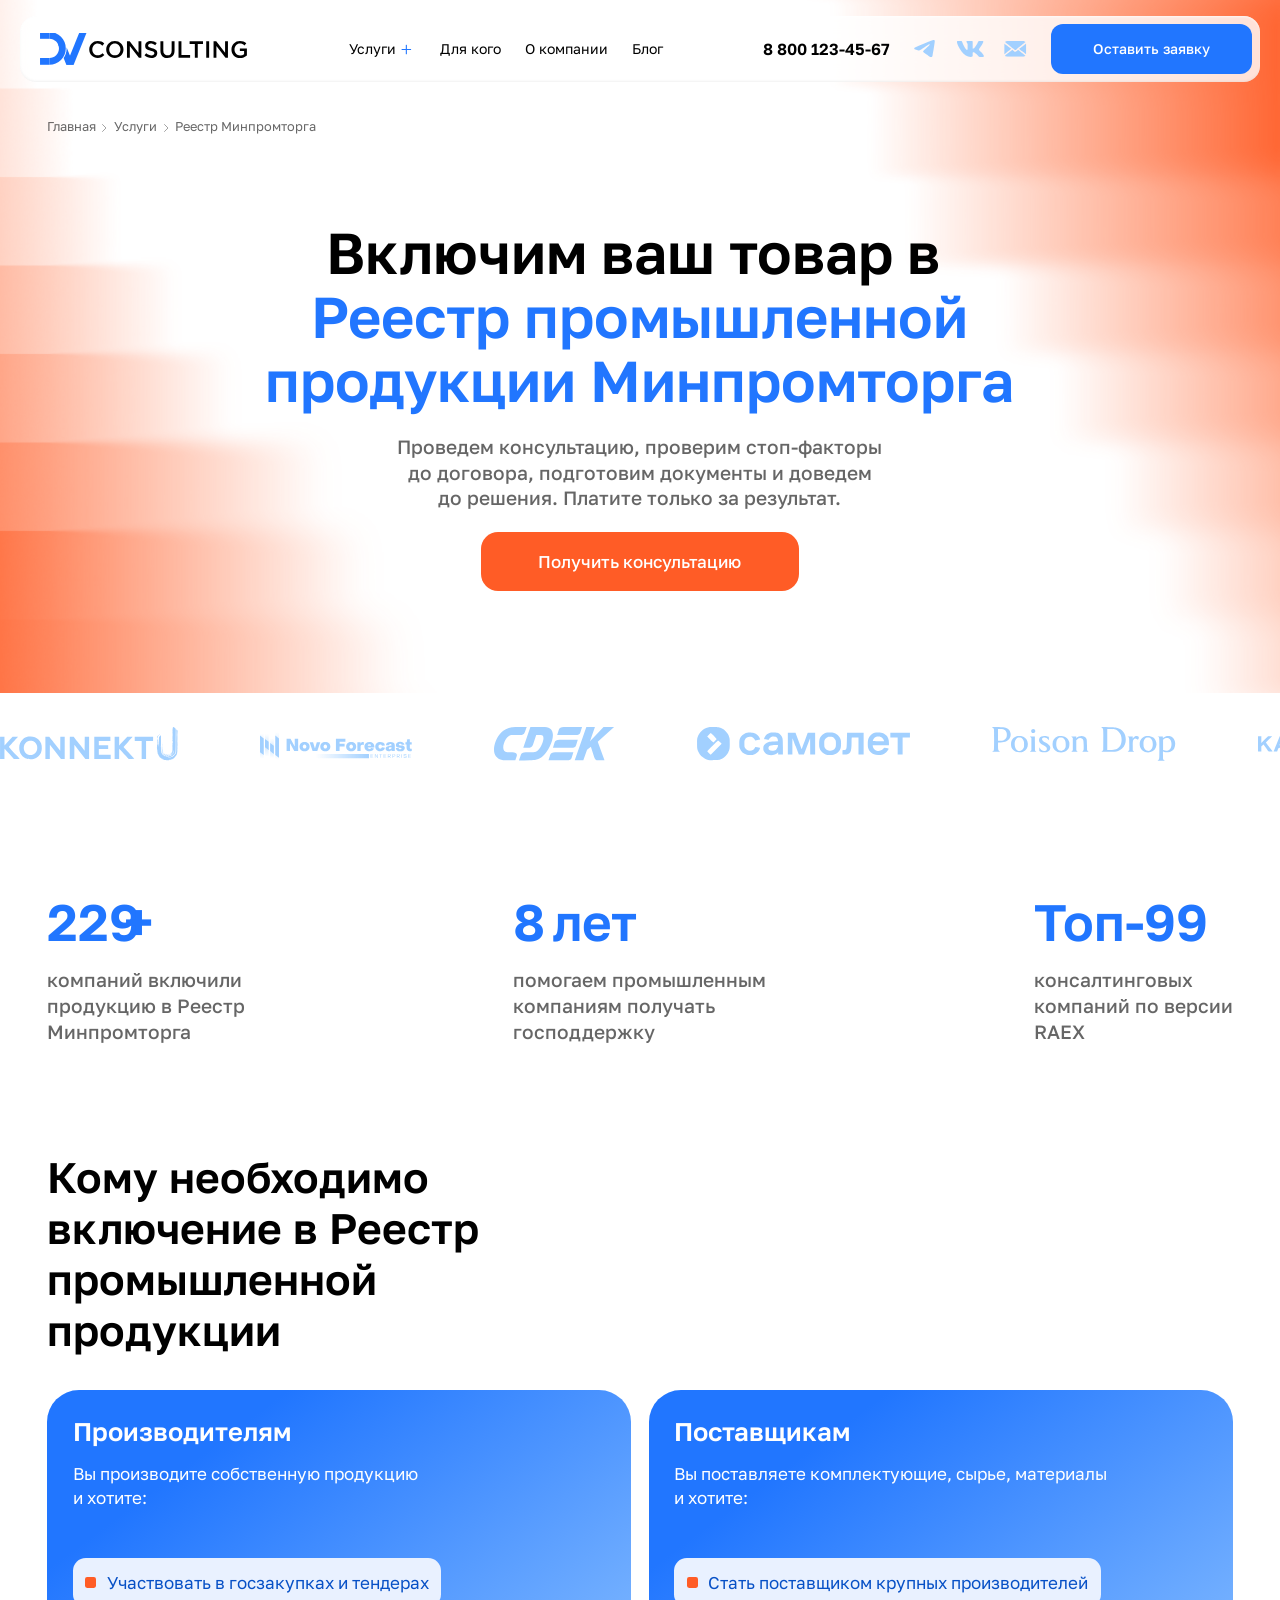
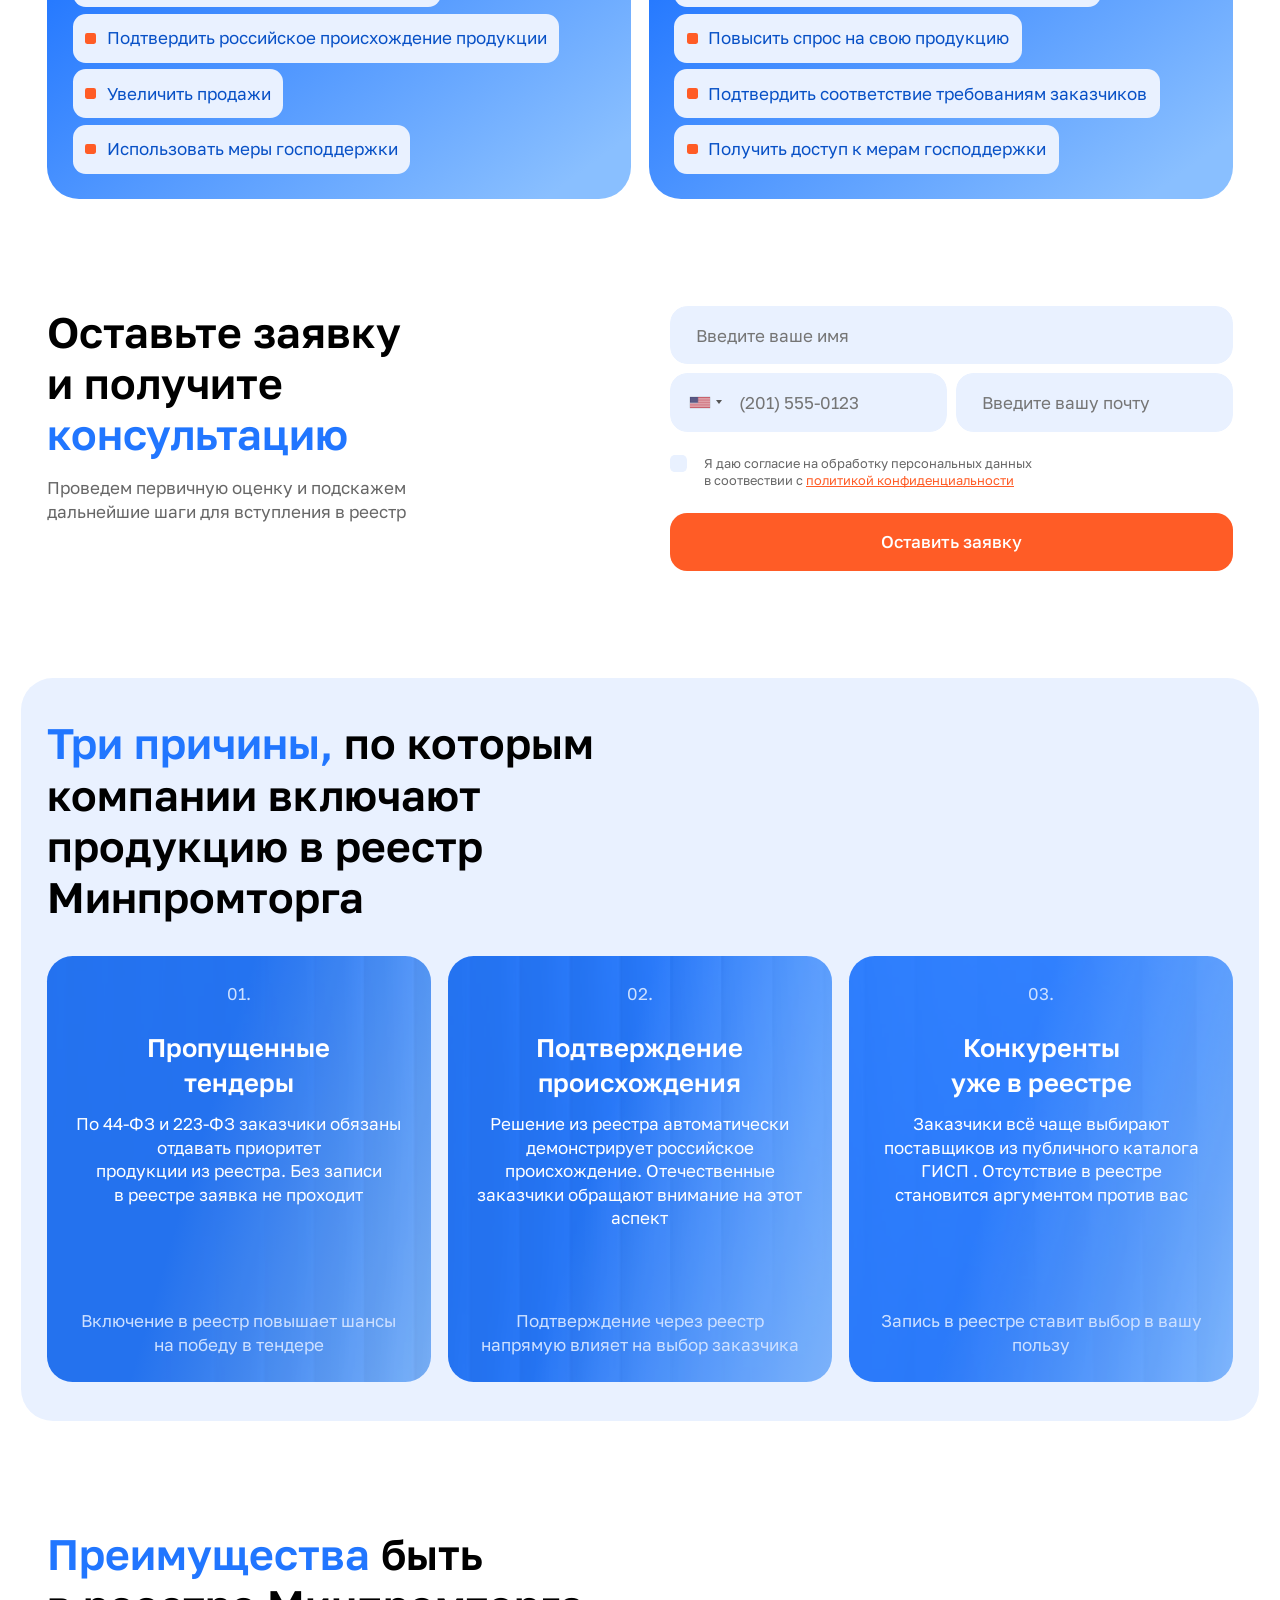
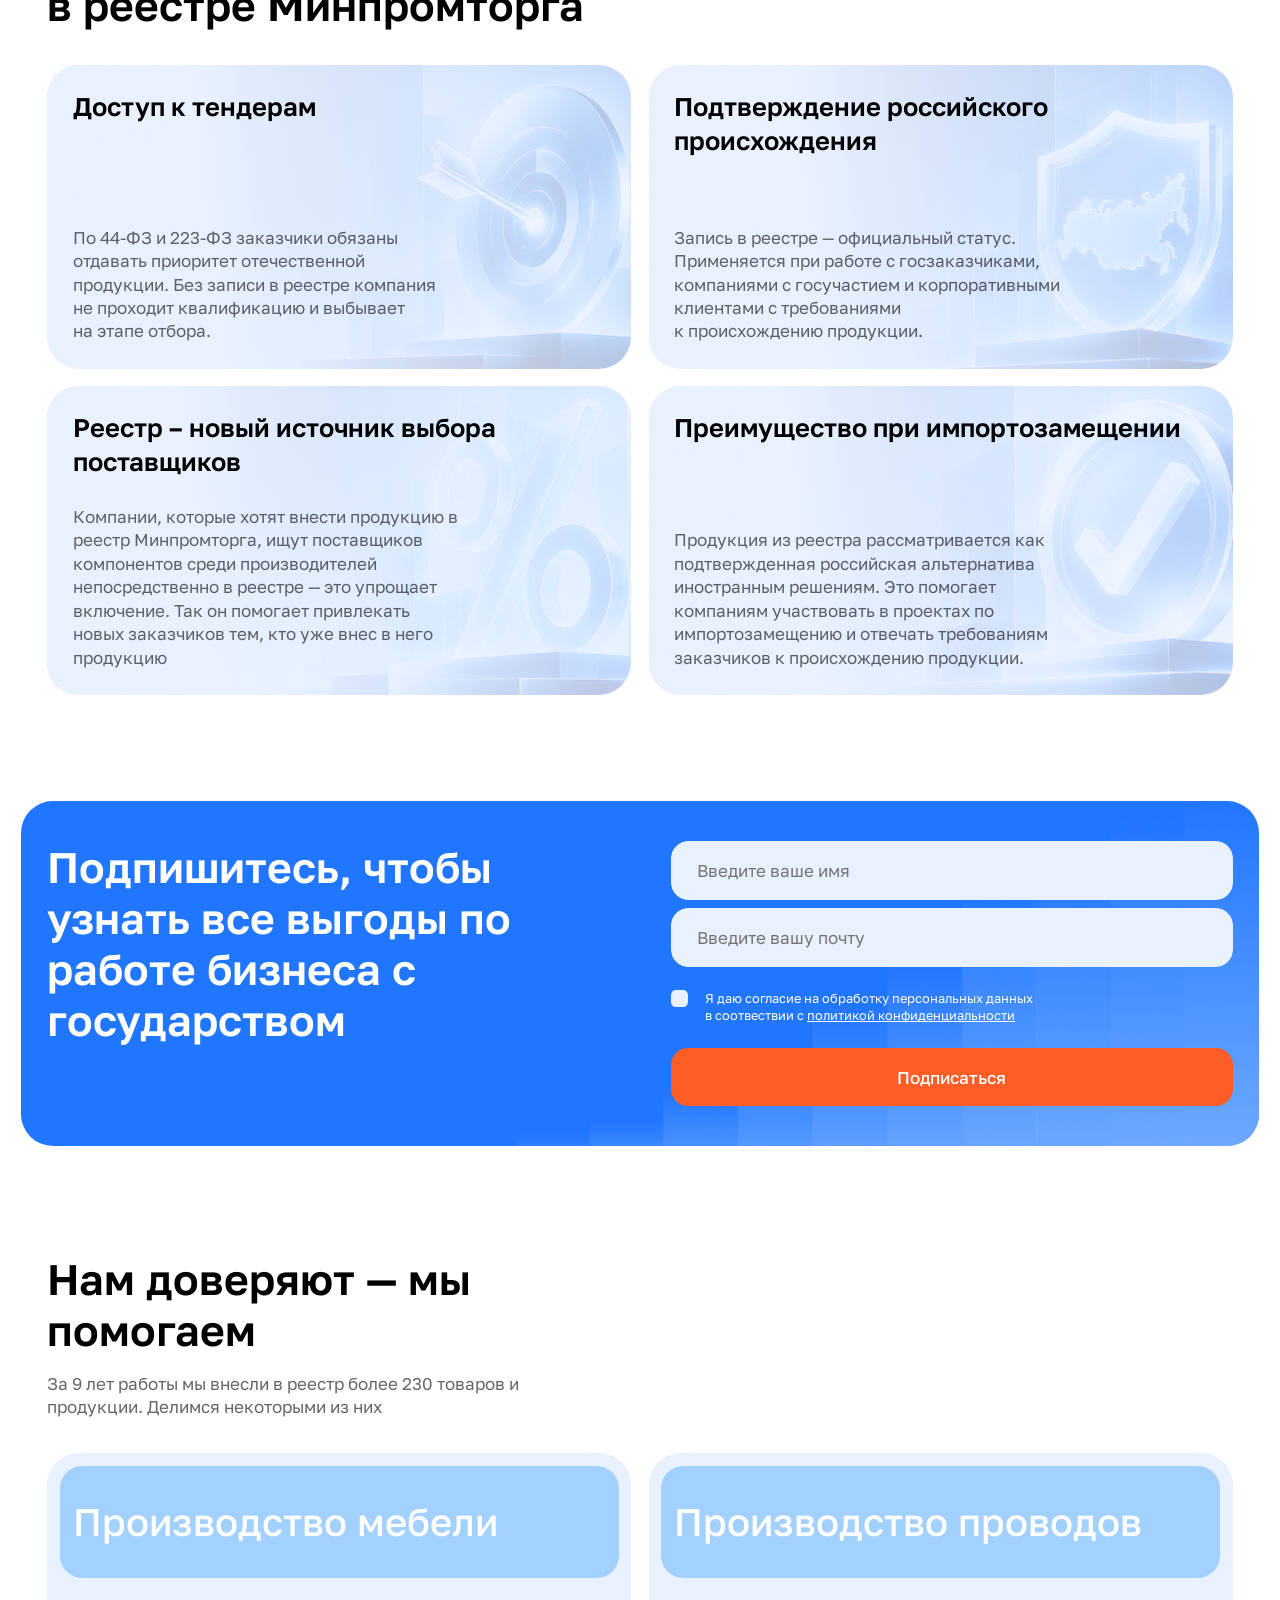
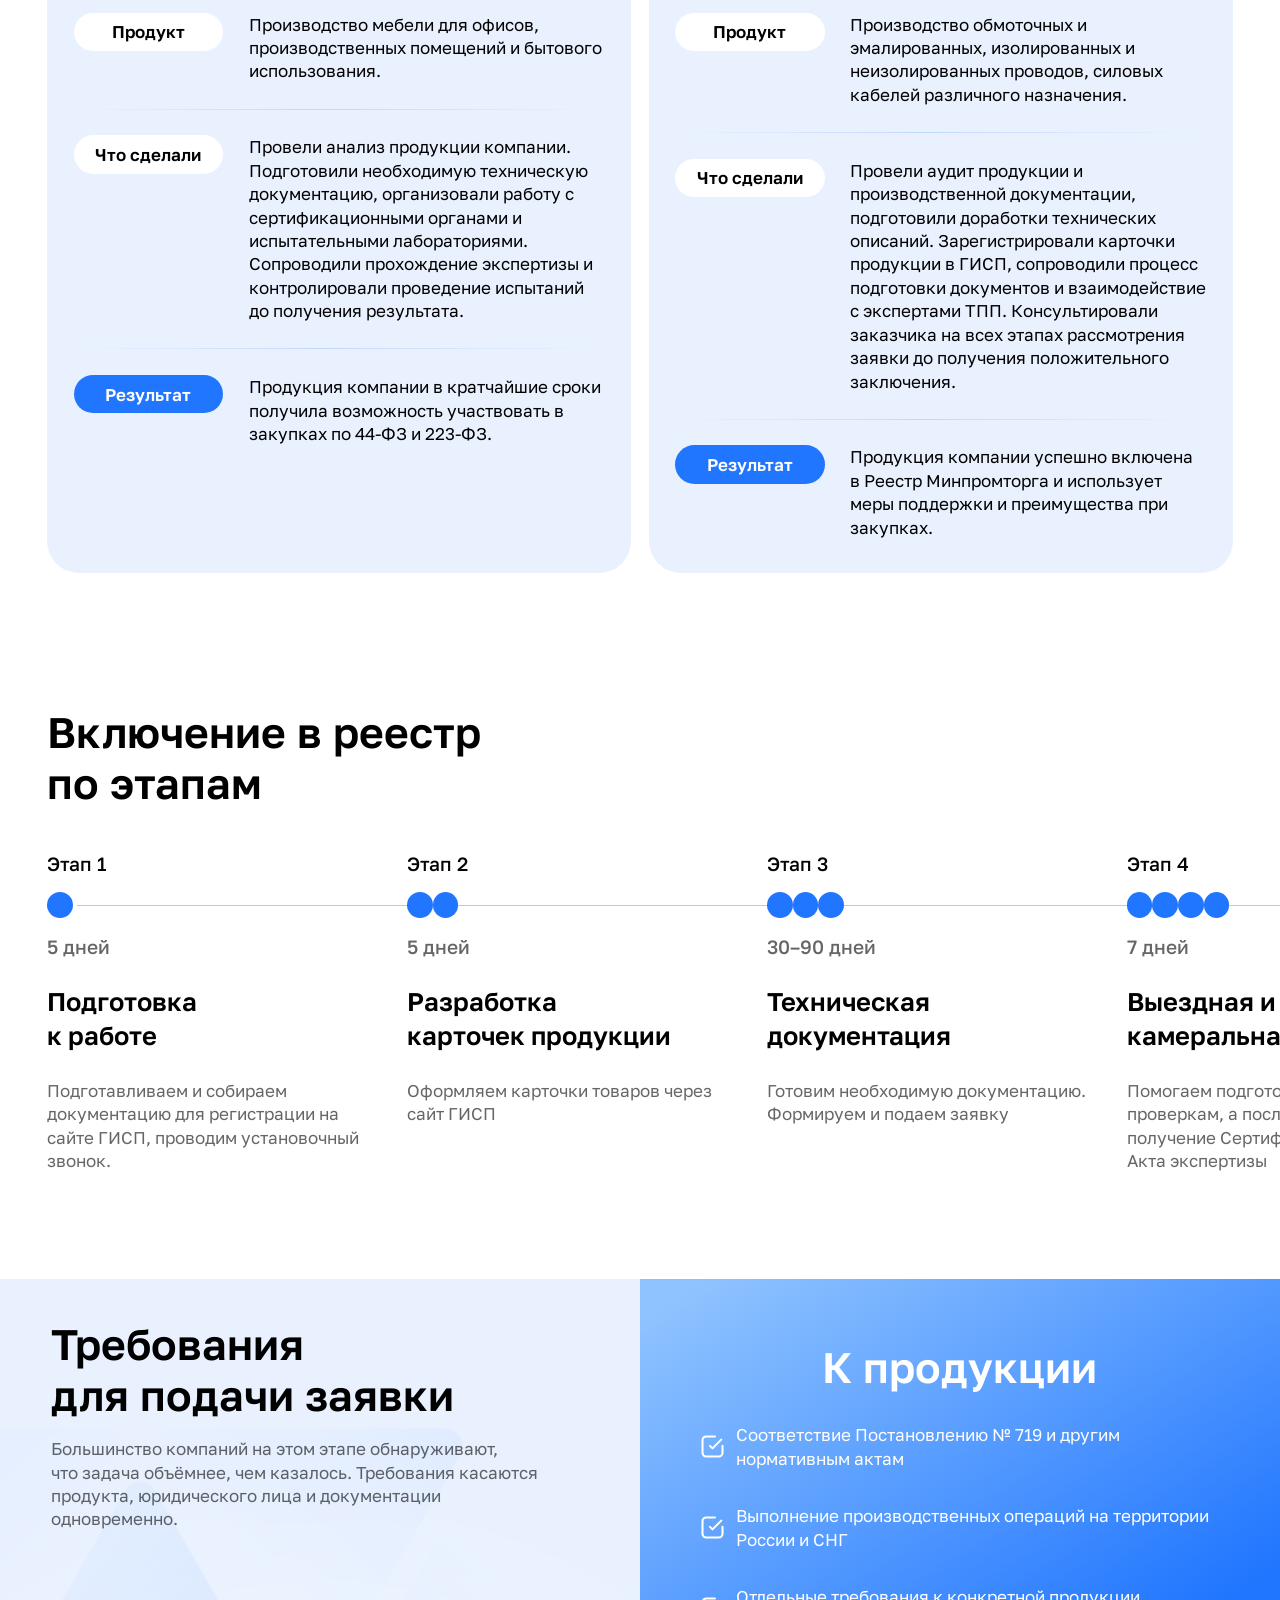
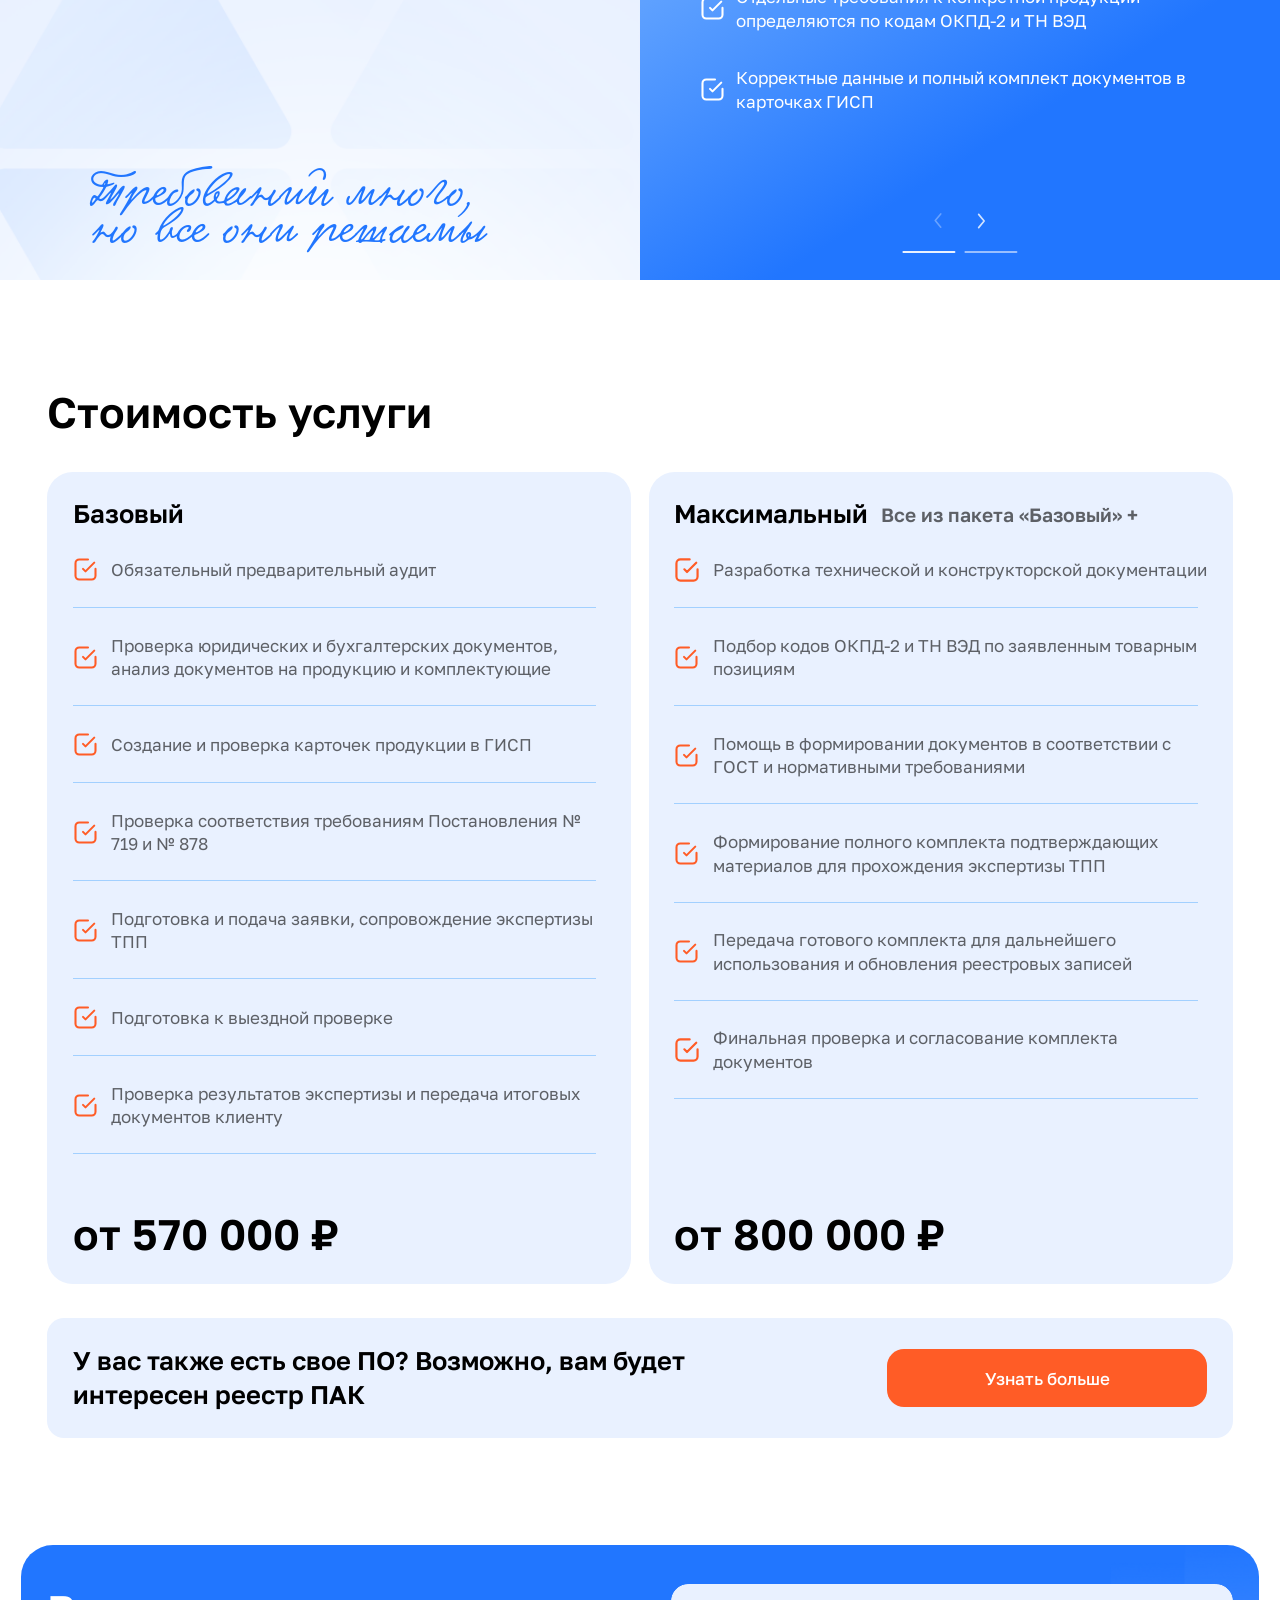
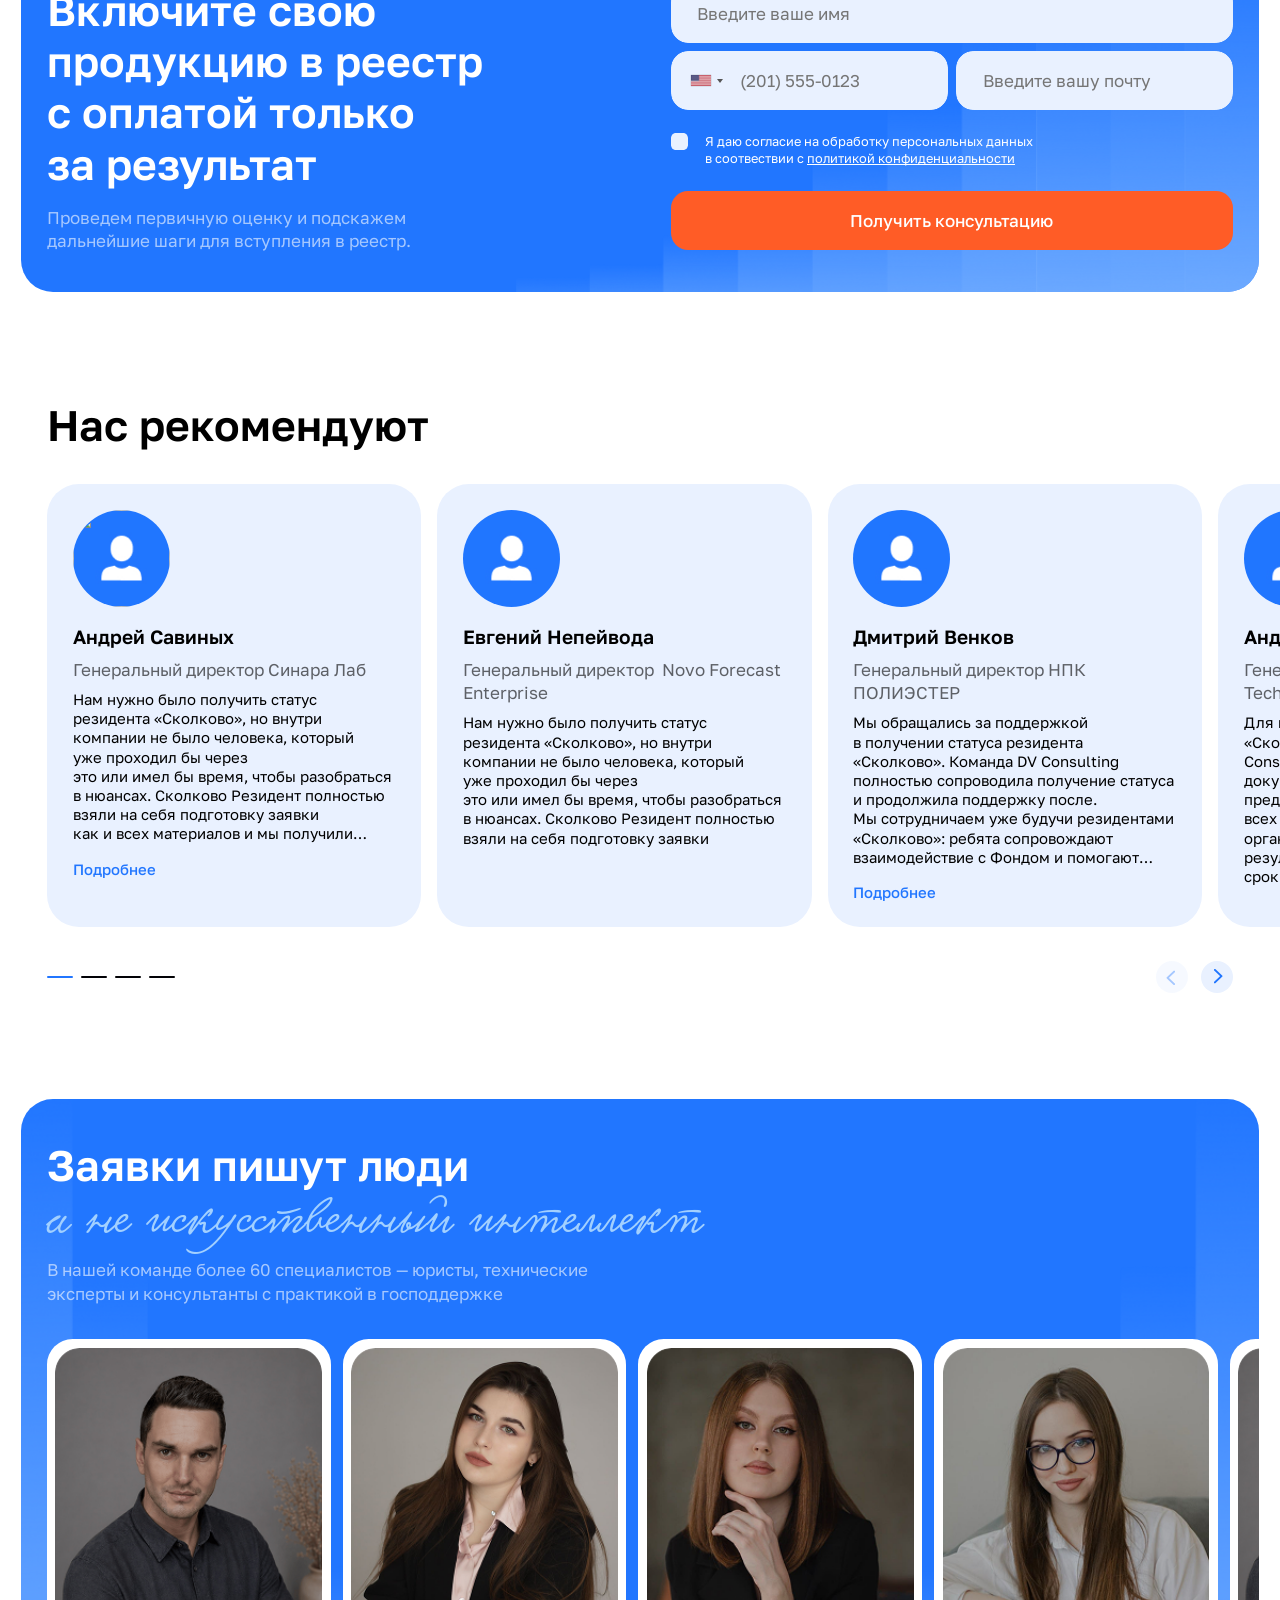
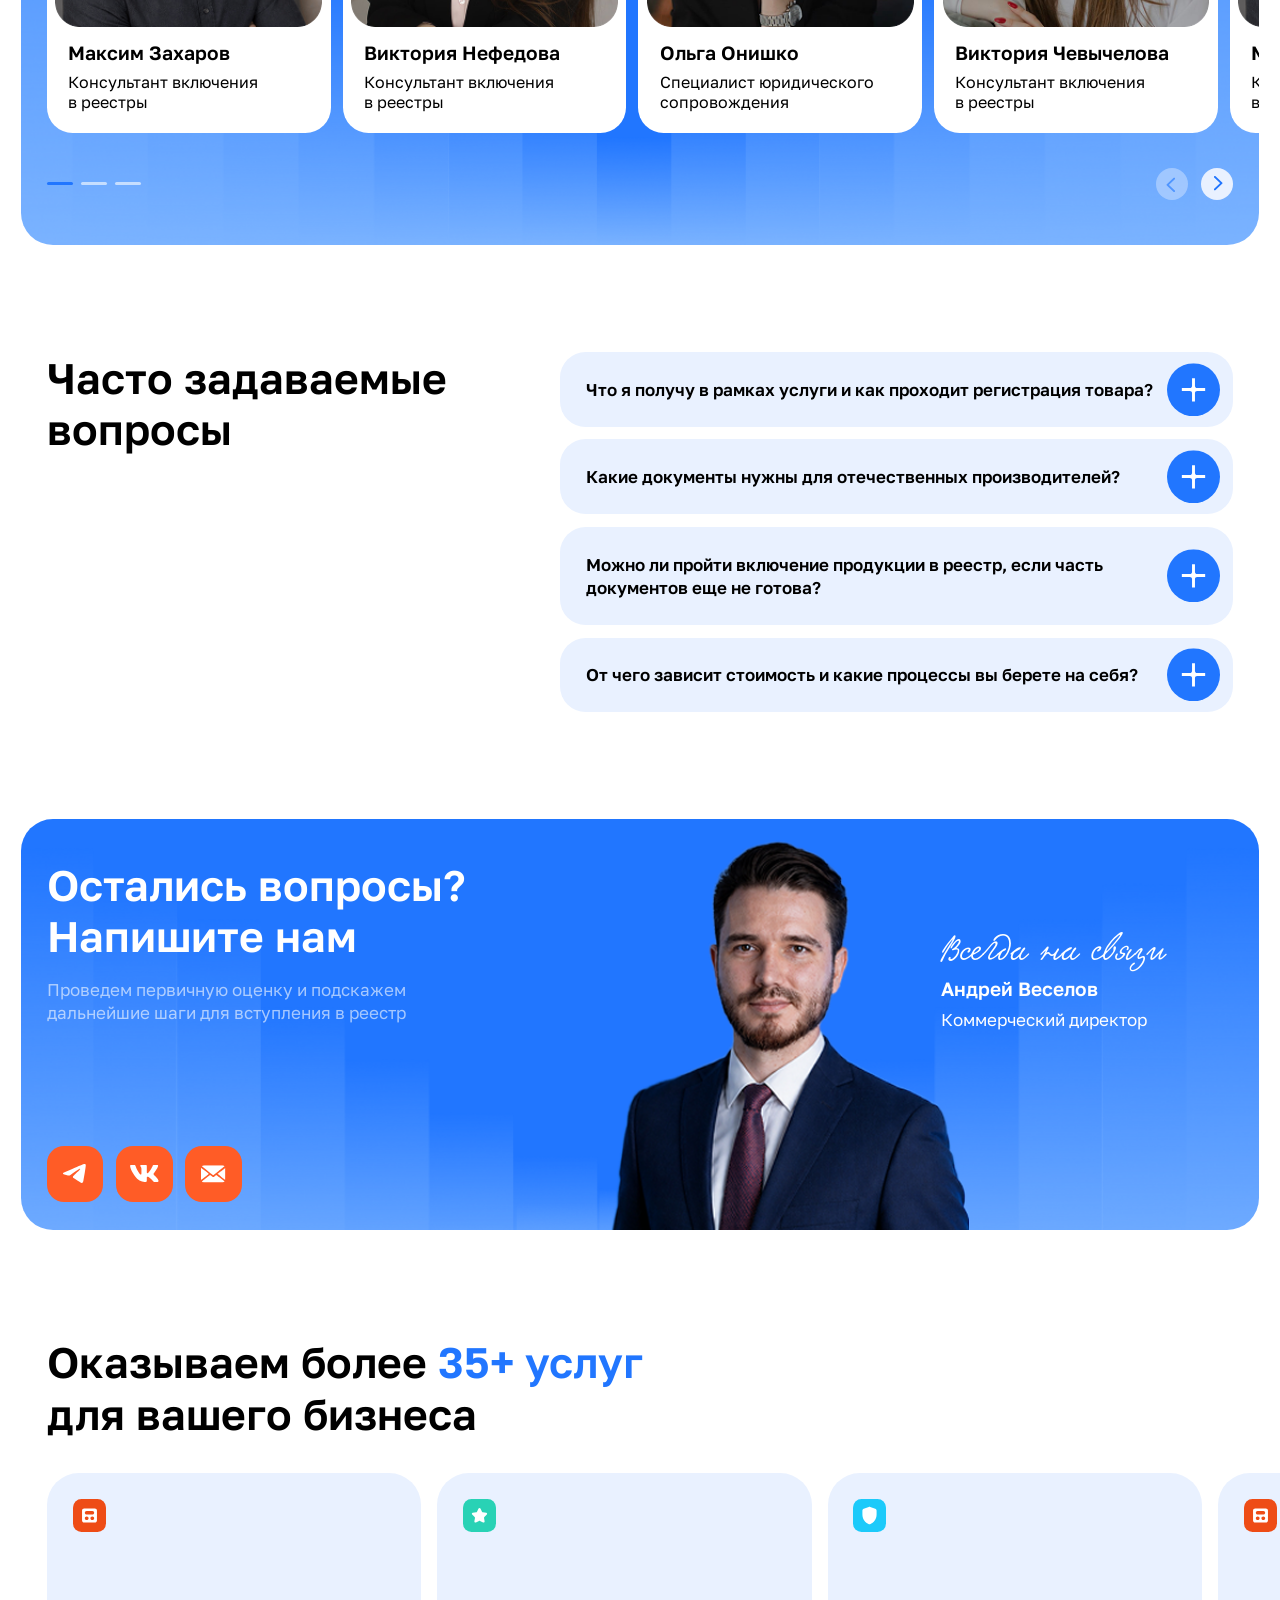
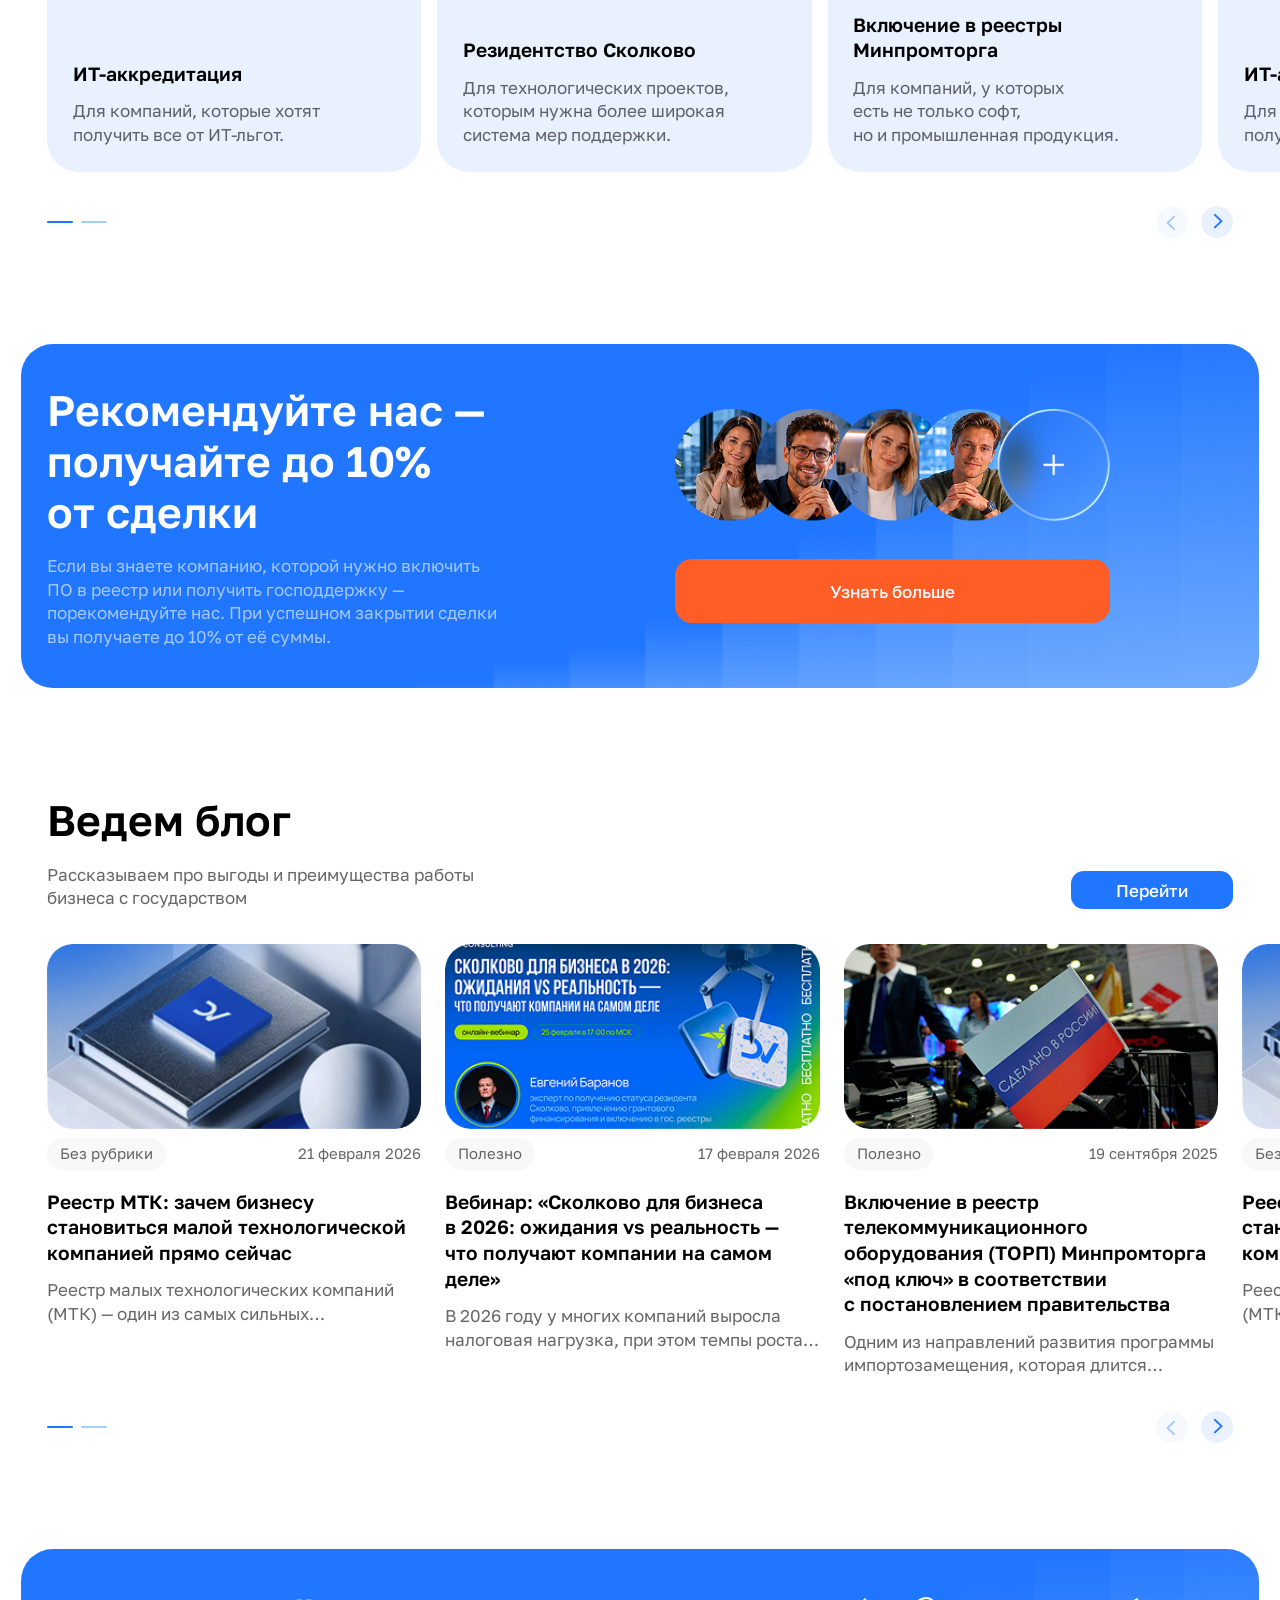
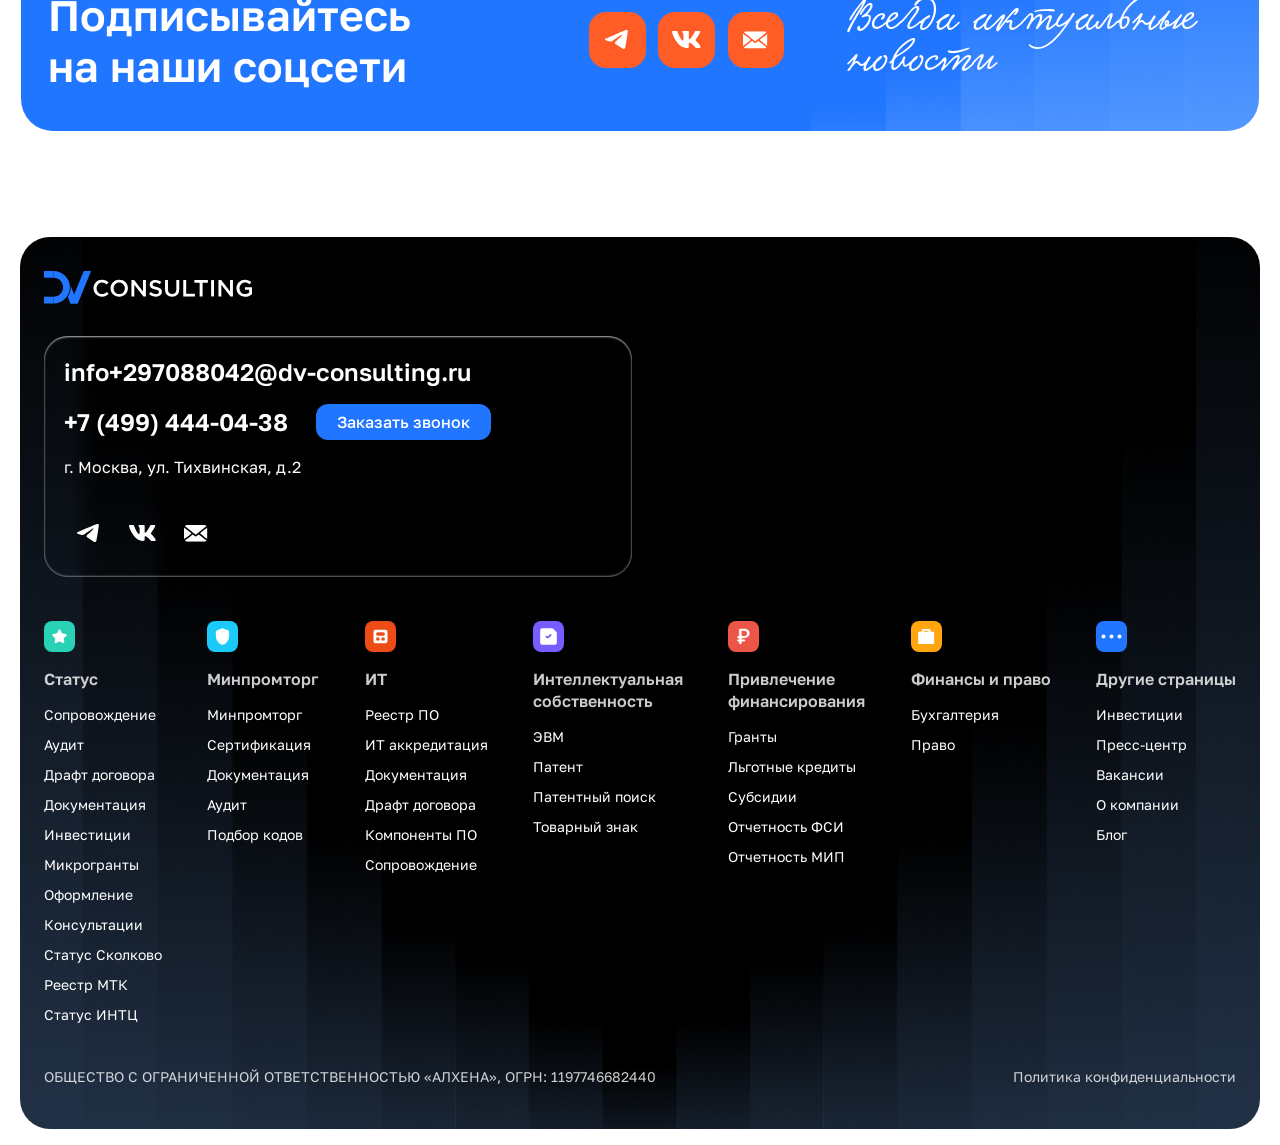
==== minprom.html @ 528bbe63 "add new page" ====
<!DOCTYPE html>
<html lang="en">

<head>
    <meta charset="UTF-8">
    <meta name="viewport" content="width=device-width, initial-scale=1.0">
    <title>Document</title>

    <link rel="stylesheet" href="https://cdn.jsdelivr.net/npm/swiper@11/swiper-bundle.min.css" />
    <link rel="stylesheet" href="./styles/intlTelInput.min.css">


    <link rel="stylesheet" href="./styles/common.css">
    <link rel="stylesheet" href="./styles/page-rpo.css">
</head>

<body>
    <header class="header">
        <div class="header-container glass-effect">
            <a href="#" class="logo-wrapper">
                <img src="./images/Logo.svg" alt="логотип">
            </a>
            <nav class="header-nav">

                <span class="header-nav__item" data-btn="header-menu">
                    Услуги
                </span>


                <a href="#" class="header-nav__item ">
                    Для кого
                </a>
                <a href="#" class="header-nav__item ">
                    О компании
                </a>
                <a href="#" class="header-nav__item ">
                    Блог
                </a>
            </nav>

            <div class="header-btns-container">
                <a href="tel:+78001234567" class="number-phone-link">8 800 123-45-67</a>
                <div class="social-links">
                    <a href="#" class="social-link social-link_tg"></a>
                    <a href="#" class="social-link social-link_vk"></a>
                    <a href="#" class="social-link social-link_mail"></a>
                </div>
                <div class="header-btn">Оставить заявку</div>
            </div>
            <div class="btn_mobile_menu"></div>
        </div>
        <div class="header-menu glass-effect">
            <div class="header-menu_column">
                <img src="./images/header-menu-icon/star.svg" alt="Звёздочка" class="header-menu_column__img">
                <h5 class="header-menu_column__title">
                    Статус
                </h5>
                <ol class="header-menu_column__list">
                    <li>
                        <a href="#">
                            Сопровождение
                        </a>
                    </li>
                    <li>
                        <a href="#">
                            Аудит
                        </a>
                    </li>
                    <li>
                        <a href="#">
                            Драфт договора
                        </a>
                    </li>
                    <li>
                        <a href="#">
                            Документация
                        </a>
                    </li>
                    <li>
                        <a href="#">
                            Инвестиции
                        </a>
                    </li>
                    <li>
                        <a href="#">
                            Микрогранты
                        </a>
                    </li>
                    <li>
                        <a href="#">
                            Оформление
                        </a>
                    </li>
                    <li>
                        <a href="#">
                            Консультации
                        </a>
                    </li>
                    <li>
                        <a href="#">
                            Статус Сколково
                        </a>
                    </li>
                    <li>
                        <a href="#">
                            Реестр МТК
                        </a>
                    </li>
                    <li>
                        <a href="#">
                            Статус ИНТЦ
                        </a>
                    </li>
                </ol>
            </div>
            <div class="header-menu_column">
                <img src="./images/header-menu-icon/shield.svg" alt="Щит" class="header-menu_column__img">
                <h5 class="header-menu_column__title">
                    Минпромторг
                </h5>
                <ol class="header-menu_column__list">
                    <li>
                        <a href="#">
                            Минпромторг
                        </a>
                    </li>
                    <li>
                        <a href="#">
                            Сертификация
                        </a>
                    </li>
                    <li>
                        <a href="#">
                            Документация
                        </a>
                    </li>
                    <li>
                        <a href="#">
                            Аудит
                        </a>
                    </li>
                    <li>
                        <a href="#">
                            Подбор кодов
                        </a>
                    </li>

                </ol>
            </div>
            <div class="header-menu_column">
                <img src="./images/header-menu-icon/IT.svg" alt="IT" class="header-menu_column__img">
                <h5 class="header-menu_column__title">
                    ИТ
                </h5>
                <ol class="header-menu_column__list">
                    <li>
                        <a href="#">
                            Реестр ПО
                        </a>
                    </li>
                    <li>
                        <a href="#">
                            ИТ аккредитация
                        </a>
                    </li>
                    <li>
                        <a href="#">
                            Документация
                        </a>
                    </li>
                    <li>
                        <a href="#">
                            Драфт договора
                        </a>
                    </li>
                    <li>
                        <a href="#">
                            Компоненты ПО
                        </a>
                    </li>
                    <li>
                        <a href="#">
                            Сопровождение
                        </a>
                    </li>

                </ol>
            </div>
            <div class="header-menu_column">
                <img src="./images/header-menu-icon/doc.svg" alt="Интеллектуальная собственность"
                    class="header-menu_column__img">
                <h5 class="header-menu_column__title">
                    Интеллектуальная <br>
                    собственность
                </h5>
                <ol class="header-menu_column__list">
                    <li>
                        <a href="#">
                            ЭВМ
                        </a>
                    </li>
                    <li>
                        <a href="#">
                            Патент
                        </a>
                    </li>
                    <li>
                        <a href="#">
                            Патентный поиск
                        </a>
                    </li>
                    <li>
                        <a href="#">
                            Товарный знак
                        </a>
                    </li>


                </ol>
            </div>
            <div class="header-menu_column">
                <img src="./images/header-menu-icon/mone.svg" alt="Привлечение финансирования"
                    class="header-menu_column__img">
                <h5 class="header-menu_column__title">
                    Привлечение<br>
                    финансирования
                </h5>
                <ol class="header-menu_column__list">
                    <li>
                        <a href="#">
                            Гранты
                        </a>
                    </li>
                    <li>
                        <a href="#">
                            Льготные кредиты
                        </a>
                    </li>
                    <li>
                        <a href="#">
                            Субсидии
                        </a>
                    </li>
                    <li>
                        <a href="#">
                            Отчетность ФСИ
                        </a>
                    </li>
                    <li>
                        <a href="#">
                            Отчетность МИП
                        </a>
                    </li>

                </ol>
            </div>
            <div class="header-menu_column">
                <img src="./images/header-menu-icon/case.svg" alt="Финансы и право" class="header-menu_column__img">
                <h5 class="header-menu_column__title">
                    Финансы и право
                </h5>
                <ol class="header-menu_column__list">
                    <li>
                        <a href="#">
                            Бухгалтерия
                        </a>
                    </li>
                    <li>
                        <a href="#">
                            Право
                        </a>
                    </li>


                </ol>
            </div>
        </div>
        <div class="mobile-menu-overlay glass-effect">
            <div class="mobile-menu-overlay__top">
                <a href="#" class="logo-wrapper logo-wrapper_menu">
                    <img src="./images/Logo2.svg" alt="логотип">
                </a>
                <div class="mobile-menu__close "></div>
            </div>
            <div class="mobile-menu__content_wrapper">
                <div class="mobile-menu__content">
                    <nav class="mobile-nav">
                        <div class="mobile-nav__dropdown">
                            <span class="mobile-nav__item mobile-nav__dropdown-title">
                                Услуги
                            </span>
                            <div class="mobile-nav__dropdown-content">
                                <div class="mobile-nav-menu">
                                    <div class="header-menu_column">
                                        <img src="./images/header-menu-icon/star.svg" alt="Звёздочка"
                                            class="header-menu_column__img">
                                        <h5 class="header-menu_column__title">
                                            Статус
                                        </h5>
                                        <ol class="header-menu_column__list">
                                            <li>
                                                <a href="#">
                                                    Сопровождение
                                                </a>
                                            </li>
                                            <li>
                                                <a href="#">
                                                    Аудит
                                                </a>
                                            </li>
                                            <li>
                                                <a href="#">
                                                    Драфт договора
                                                </a>
                                            </li>
                                            <li>
                                                <a href="#">
                                                    Документация
                                                </a>
                                            </li>
                                            <li>
                                                <a href="#">
                                                    Инвестиции
                                                </a>
                                            </li>
                                            <li>
                                                <a href="#">
                                                    Микрогранты
                                                </a>
                                            </li>
                                            <li>
                                                <a href="#">
                                                    Оформление
                                                </a>
                                            </li>
                                            <li>
                                                <a href="#">
                                                    Консультации
                                                </a>
                                            </li>
                                            <li>
                                                <a href="#">
                                                    Статус Сколково
                                                </a>
                                            </li>
                                            <li>
                                                <a href="#">
                                                    Реестр МТК
                                                </a>
                                            </li>
                                            <li>
                                                <a href="#">
                                                    Статус ИНТЦ
                                                </a>
                                            </li>
                                        </ol>
                                    </div>
                                    <div class="header-menu_column">
                                        <img src="./images/header-menu-icon/shield.svg" alt="Щит"
                                            class="header-menu_column__img">
                                        <h5 class="header-menu_column__title">
                                            Минпромторг
                                        </h5>
                                        <ol class="header-menu_column__list">
                                            <li>
                                                <a href="#">
                                                    Минпромторг
                                                </a>
                                            </li>
                                            <li>
                                                <a href="#">
                                                    Сертификация
                                                </a>
                                            </li>
                                            <li>
                                                <a href="#">
                                                    Документация
                                                </a>
                                            </li>
                                            <li>
                                                <a href="#">
                                                    Аудит
                                                </a>
                                            </li>
                                            <li>
                                                <a href="#">
                                                    Подбор кодов
                                                </a>
                                            </li>

                                        </ol>
                                    </div>
                                    <div class="header-menu_column">
                                        <img src="./images/header-menu-icon/IT.svg" alt="IT"
                                            class="header-menu_column__img">
                                        <h5 class="header-menu_column__title">
                                            ИТ
                                        </h5>
                                        <ol class="header-menu_column__list">
                                            <li>
                                                <a href="#">
                                                    Реестр ПО
                                                </a>
                                            </li>
                                            <li>
                                                <a href="#">
                                                    ИТ аккредитация
                                                </a>
                                            </li>
                                            <li>
                                                <a href="#">
                                                    Документация
                                                </a>
                                            </li>
                                            <li>
                                                <a href="#">
                                                    Драфт договора
                                                </a>
                                            </li>
                                            <li>
                                                <a href="#">
                                                    Компоненты ПО
                                                </a>
                                            </li>
                                            <li>
                                                <a href="#">
                                                    Сопровождение
                                                </a>
                                            </li>

                                        </ol>
                                    </div>
                                    <div class="header-menu_column">
                                        <img src="./images/header-menu-icon/doc.svg"
                                            alt="Интеллектуальная собственность" class="header-menu_column__img">
                                        <h5 class="header-menu_column__title">
                                            Интеллектуальная <br>
                                            собственность
                                        </h5>
                                        <ol class="header-menu_column__list">
                                            <li>
                                                <a href="#">
                                                    ЭВМ
                                                </a>
                                            </li>
                                            <li>
                                                <a href="#">
                                                    Патент
                                                </a>
                                            </li>
                                            <li>
                                                <a href="#">
                                                    Патентный поиск
                                                </a>
                                            </li>
                                            <li>
                                                <a href="#">
                                                    Товарный знак
                                                </a>
                                            </li>


                                        </ol>
                                    </div>
                                    <div class="header-menu_column">
                                        <img src="./images/header-menu-icon/mone.svg" alt="Привлечение финансирования"
                                            class="header-menu_column__img">
                                        <h5 class="header-menu_column__title">
                                            Привлечение<br>
                                            финансирования
                                        </h5>
                                        <ol class="header-menu_column__list">
                                            <li>
                                                <a href="#">
                                                    Гранты
                                                </a>
                                            </li>
                                            <li>
                                                <a href="#">
                                                    Льготные кредиты
                                                </a>
                                            </li>
                                            <li>
                                                <a href="#">
                                                    Субсидии
                                                </a>
                                            </li>
                                            <li>
                                                <a href="#">
                                                    Отчетность ФСИ
                                                </a>
                                            </li>
                                            <li>
                                                <a href="#">
                                                    Отчетность МИП
                                                </a>
                                            </li>

                                        </ol>
                                    </div>
                                    <div class="header-menu_column">
                                        <img src="./images/header-menu-icon/case.svg" alt="Финансы и право"
                                            class="header-menu_column__img">
                                        <h5 class="header-menu_column__title">
                                            Финансы и право
                                        </h5>
                                        <ol class="header-menu_column__list">
                                            <li>
                                                <a href="#">
                                                    Бухгалтерия
                                                </a>
                                            </li>
                                            <li>
                                                <a href="#">
                                                    Право
                                                </a>
                                            </li>


                                        </ol>
                                    </div>
                                </div>
                            </div>
                        </div>



                        <a href="#" class="mobile-nav__item ">
                            Для кого
                        </a>
                        <a href="#" class="mobile-nav__item ">
                            О компании
                        </a>
                        <a href="#" class="mobile-nav__item ">
                            Блог
                        </a>
                    </nav>
                    <a href="tel:+78001234567" class="mobile-menu-phone-link">8 800 123-45-67</a>
                    <div class="header-btn ">Оставить заявку</div>
                </div>
                <div class="mobile-menu__bottom">
                    <div class="mobile-menu__bottom_info">
                        <a href="mailto:info+297088042@dv-consulting.ru">info+297088042@dv-consulting.ru</a>
                        <div class="mobile-menu__bottom_grid">
                            <a href="tel:+78001234567" class="mobile-menu-phone-link">8 800 123-45-67</a>
                            <div class="header-btn">Заказать звонок</div>

                        </div>
                        <span>г. Москва, ул. Тихвинская, д.2</span>
                    </div>
                    <div class="social-links">
                        <a href="#" class="social-link social-link_tg"></a>
                        <a href="#" class="social-link social-link_vk"></a>
                        <a href="#" class="social-link social-link_mail"></a>
                    </div>
                </div>

            </div>


        </div>
    </header>

    <main class="main">
        <section class="hero">
            <img src="./images/BG_Img.png" alt="Фон" class="hero__bg-img">
            <div class="container">
                <nav class="breadcrumbs">
                    <a href="#">Главная</a>
                    <a href="#">Услуги</a>
                    <span>Реестр Минпромторга</span>
                </nav>
                <div class="hero-content">
                    <h1>
                        Включим ваш товар в  <span class="color-blue">Реестр промышленной продукции Минпромторга</span>
                    </h1>
                    <p class="txt-1 hero-text">
                        Проведем консультацию, проверим стоп-факторы до договора, подготовим документы и доведем
                        до решения. Платите только за результат.
                    </p>
                    <button type="button" class="btn btn-primary" data-btn-modal="call">Получить консультацию</button>
                </div>
            </div>
        </section>
        <section class="section_run-stroke">
            <div class="run-stroke__wrapper">
                <img src="./images/run_stroke/1.svg" alt="">
                <img src="./images/run_stroke/2.svg" alt="">
                <img src="./images/run_stroke/3.svg" alt="">
                <img src="./images/run_stroke/4.svg" alt="">
                <img src="./images/run_stroke/5.svg" alt="">
                <img src="./images/run_stroke/6.svg" alt="">
                <img src="./images/run_stroke/7.svg" alt="">
                <img src="./images/run_stroke/8.svg" alt="">
                <img src="./images/run_stroke/9.svg" alt="">
                <img src="./images/run_stroke/10.svg" alt="">
                <img src="./images/run_stroke/11.svg" alt="">
                <img src="./images/run_stroke/12.svg" alt="">

                <img src="./images/run_stroke/1.svg" alt="">
                <img src="./images/run_stroke/2.svg" alt="">
                <img src="./images/run_stroke/3.svg" alt="">
                <img src="./images/run_stroke/4.svg" alt="">
                <img src="./images/run_stroke/5.svg" alt="">
                <img src="./images/run_stroke/6.svg" alt="">
                <img src="./images/run_stroke/7.svg" alt="">
                <img src="./images/run_stroke/8.svg" alt="">
                <img src="./images/run_stroke/9.svg" alt="">
                <img src="./images/run_stroke/10.svg" alt="">
                <img src="./images/run_stroke/11.svg" alt="">
                <img src="./images/run_stroke/12.svg" alt="">

            </div>
        </section>
        <section class="section-stats">
            <div class="container">
                <div class="stats-content">
                    <div class="stats-item">
                        <h3 class="stats-item__title ">
                            <span class="count-animated count-animated_right">230</span><span
                                class="count-animated__dop">+</span>
                        </h3>
                        <p class="txt-1">
                            компаний включили <br> продукцию в Реестр <br> Минпромторга
                        </p>
                    </div>
                    <div class="stats-item">
                        <h3 class="stats-item__title">
                            <span class="count-animated">9</span><span class="count-animated__dop"> лет</span>
                        </h3>
                        <p class="txt-1">
                            помогаем промышленным <br> компаниям получать <br> господдержку
                        </p>
                    </div>
                    <div class="stats-item">
                        <h3 class="stats-item__title">
                            <span class="count-animated__dop">Топ-</span><span class="count-animated">100</span>
                        </h3>
                        <p class="txt-1">
                            консалтинговых <br> компаний по версии <br>
                            RAEX
                        </p>
                    </div>
                </div>
            </div>
        </section>
        <section class="who_need">
            <div class="container flex-column-32">
                <div class="section_title">
                    <h2 class="fade-in-animated">
                        Кому необходимо включение в Реестр промышленной продукции
                    </h2>
                </div>
                <div class="who_need__content">
                    <div class="who_need__item">
                        <div class="who_need__item_top">
                            <h3>
                                Производителям
                            </h3>
                            <p class="txt-2">
                                Вы производите собственную продукцию <br>
                                и хотите:
                            </p>
                        </div>
                        <ol class="who_need__item-list">
                            <li>
                                Участвовать в госзакупках и тендерах
                            </li>
                            <li>
                                Подтвердить российское происхождение продукции
                            </li>
                            <li>
                                Увеличить продажи
                            </li>
                            <li>
                                Использовать меры господдержки
                            </li>
                        </ol>
                    </div>
                    <div class="who_need__item">
                        <div class="who_need__item_top">
                            <h3>
                                Поставщикам
                            </h3>
                            <p class="txt-2">
                                Вы поставляете комплектующие, сырье, материалы <br> и хотите:




                            </p>
                        </div>
                        <ol class="who_need__item-list">
                            <li>
                                Стать поставщиком крупных производителей
                            </li>
                            <li>
                                Повысить спрос на свою продукцию
                            </li>
                            <li>
                                Подтвердить соответствие требованиям заказчиков
                            </li>
                            <li>
                                Получить доступ к мерам господдержки
                            </li>
                        </ol>
                    </div>
                </div>
            </div>
        </section>
        <section class="free-audit">
            <div class="container">
                <div class="free-audit-content">
                    <div class="free-audit-info fade-in-animated">
                        <h2 class="">
                            Оставьте заявку <br>
                            и получите <span class="color-blue">консультацию</span>
                        </h2>
                        <p class="txt-2 color-dark-opacity">
                            Проведем первичную оценку и подскажем дальнейшие шаги для вступления в реестр
                        </p>
                    </div>
                    <form class="free-audit-form">
                        <div class="form_inputs_grid">
                            <input type="text" class="name" required placeholder="Введите ваше имя">
                            <input type="text" class="phone-input" name="tel" required>
                            <input type="email" name="email" required placeholder="Введите вашу почту">
                        </div>
                        <label class="check-label">
                            <input type="checkbox" required>
                            <div class="marker-checkbox"></div>
                            <p class="color-dark-opacity txt-4">
                                Я даю согласие на обработку персональных данных в соотвествии с <a href="#">политикой
                                    конфиденциальности</a>
                            </p>
                        </label>
                        <button type="submit" class="btn btn-primary">Оставить заявку</button>
                    </form>
                </div>
            </div>
        </section>
        <section class="three-reasons">
            <div class="container-l">
                <div class="three-reasons__content flex-column-32">
                    <div class="section_title">
                        <h2 class="fade-in-animated">
                            <span class="color-blue">Три причины,</span> по которым компании включают продукцию в реестр
                            Минпромторга
                        </h2>
                    </div>
                    <div class="three-reasons__grid">
                        <div class="three-reasons__item">
                            <img src="./images/reasons/1.png" alt="фон" class="three-reasons__item-bg">
                            <div class="three-reasons__item-head">
                                <span class="three-reasons__item-step">01.</span>
                                <div class="three-reasons__item-info">
                                    <h3>Пропущенные <br>
                                        тендеры</h3>
                                    <p class="txt-2">
                                        По 44-ФЗ и 223-ФЗ заказчики обязаны отдавать приоритет продукции из реестра.
                                        Без записи в реестре заявка не проходит
                                    </p>
                                </div>
                            </div>
                            <div class="three-reasons__copy">
                                Включение в реестр повышает шансы на победу в тендере
                            </div>
                        </div>
                        <div class="three-reasons__item">
                            <img src="./images/reasons/2.png" alt="фон" class="three-reasons__item-bg">
                            <div class="three-reasons__item-head">
                                <span class="three-reasons__item-step">02.</span>
                                <div class="three-reasons__item-info">
                                    <h3>Подтверждение происхождения
                                    </h3>
                                    <p class="txt-2">
                                        Решение из реестра автоматически демонстрирует российское происхождение.
                                        Отечественные заказчики обращают внимание на этот аспект
                                    </p>
                                </div>
                            </div>
                            <div class="three-reasons__copy">
                                Подтверждение через реестр напрямую влияет на выбор заказчика
                            </div>
                        </div>
                        <div class="three-reasons__item">
                            <img src="./images/reasons/3.png" alt="фон" class="three-reasons__item-bg">
                            <div class="three-reasons__item-head">
                                <span class="three-reasons__item-step">03.</span>
                                <div class="three-reasons__item-info">
                                    <h3>Конкуренты уже в реестре
                                    </h3>
                                    <p class="txt-2">
                                        Заказчики всё чаще выбирают поставщиков из публичного каталога ГИСП . Отсутствие
                                        в реестре становится аргументом против вас
                                    </p>
                                </div>
                            </div>
                            <div class="three-reasons__copy">
                                Запись в реестре ставит выбор в вашу пользу
                            </div>
                        </div>
                    </div>
                </div>
            </div>
        </section>
        <section class="advantages">
            <div class="container flex-column-32">
                <div class="section_title fade-in-animated">
                    <h2>
                        <span class="color-blue">Преимущества </span> быть в реестре Минпромторга
                    </h2>
                </div>
                <div class="advantages__grid">
                    <div class="advantages__item">
                        <img src="./images/advant/2.png" alt="фон" class="advantages__item-bg">
                        <div class="advantages__item-info">
                            <h3>
                                Доступ к тендерам
                            </h3>
                            <p class="txt-2 color-dark-opacity">
                                По 44-ФЗ и 223-ФЗ заказчики обязаны отдавать приоритет отечественной продукции.
                                Без записи в реестре компания не проходит квалификацию и выбывает на этапе отбора.
                            </p>
                        </div>

                    </div>
                    <div class="advantages__item">
                        <img src="./images/advant/4.png" alt="фон" class="advantages__item-bg">
                        <div class="advantages__item-info">
                            <h3>
                                Подтверждение российского <br> происхождения
                            </h3>
                            <p class="txt-2 color-dark-opacity">
                                Запись в реестре — официальный статус. Применяется при работе с госзаказчиками,
                                компаниями с госучастием и корпоративными клиентами с требованиями
                                к происхождению продукции.
                            </p>
                        </div>

                    </div>
                    <div class="advantages__item">
                        <img src="./images/advant/1.png" alt="фон" class="advantages__item-bg">
                        <div class="advantages__item-info">
                            <h3>
                                Реестр – новый источник выбора поставщиков
                            </h3>
                            <p class="txt-2 color-dark-opacity">
                                Компании, которые хотят внести продукцию в реестр Минпромторга, ищут поставщиков
                                компонентов среди производителей непосредственно в реестре — это упрощает включение. Так
                                он помогает привлекать новых заказчиков тем, кто уже внес в него продукцию
                            </p>
                        </div>

                    </div>

                    <div class="advantages__item">
                        <img src="./images/advant/3.png" alt="фон" class="advantages__item-bg">
                        <div class="advantages__item-info">
                            <h3>
                                Преимущество при импортозамещении
                            </h3>
                            <p class="txt-2 color-dark-opacity">
                                Продукция из реестра рассматривается как подтвержденная российская альтернатива
                                иностранным решениям. Это помогает компаниям участвовать
                                в проектах по импортозамещению и отвечать требованиям заказчиков к происхождению
                                продукции.
                            </p>
                        </div>

                    </div>

                </div>
            </div>
        </section>
        <section class="subscription">
            <div class="container-l">
                <div class="subscription-content">
                    <div class="subscription-info">
                        <h2 class="fade-in-animated">
                            Подпишитесь, чтобы узнать все выгоды по работе бизнеса с государством
                        </h2>

                    </div>
                    <form class="subscription-form">
                        <div class="form_inputs_flex">
                            <input type="text" class="name" required placeholder="Введите ваше имя">
                            <input type="email" name="email" required placeholder="Введите вашу почту">
                        </div>
                        <label class="check-label">
                            <input type="checkbox" required>
                            <div class="marker-checkbox"></div>
                            <p class=" txt-4">
                                Я даю согласие на обработку персональных данных в соотвествии с <a href="#">политикой
                                    конфиденциальности</a>
                            </p>
                        </label>
                        <button type="submit" class="btn btn-primary">Подписаться</button>
                    </form>
                </div>
            </div>
        </section>
        <section class="trust">
            <div class="container flex-column-32">
                <div class="section_title fade-in-animated">
                    <h2>
                        Нам доверяют — мы помогаем
                    </h2>
                    <p class="txt-2 color-dark-opacity">
                        За 9 лет работы мы внесли в реестр более 230 товаров и продукции. Делимся некоторыми из них
                    </p>
                </div>
                <div class="trust__content-swiper swiper">
                    <div class="swiper-wrapper trust__content-swiper-wrapper">
                        <div class="swiper-slide trust__item">
                            <div class="trust__item__head">
                                <h3 class="trust__item__title">
                                    Производство мебели
                                </h3>
                            </div>
                            <div class="trust__item__content">
                                <div class="trust__item__option">
                                    <div class="trust__item__option_hint">
                                        Продукт
                                    </div>
                                    <p class="txt-2">
                                        Производство мебели для офисов, производственных помещений и бытового
                                        использования.
                                    </p>
                                </div>
                                <div class="trust__item__line"></div>
                                <div class="trust__item__option">
                                    <div class="trust__item__option_hint">
                                        Что сделали
                                    </div>
                                    <p class="txt-2">
                                        Провели анализ продукции компании. Подготовили необходимую техническую
                                        документацию, организовали работу с сертификационными органами и испытательными
                                        лабораториями. Сопроводили прохождение экспертизы и контролировали проведение
                                        испытаний до получения результата.
                                    </p>
                                </div>
                                <div class="trust__item__line"></div>
                                <div class="trust__item__option">
                                    <div class="trust__item__option_hint option-hint--last">
                                        Результат
                                    </div>
                                    <p class="txt-2">
                                        Продукция компании в кратчайшие сроки получила возможность участвовать в
                                        закупках по 44-ФЗ и 223-ФЗ.
                                    </p>
                                </div>
                            </div>
                        </div>
                        <div class="swiper-slide trust__item">
                            <div class="trust__item__head">
                                <h3 class="trust__item__title">
                                    Производство проводов
                                </h3>
                            </div>
                            <div class="trust__item__content">
                                <div class="trust__item__option">
                                    <div class="trust__item__option_hint">
                                        Продукт
                                    </div>
                                    <p class="txt-2">
                                        Производство обмоточных и эмалированных, изолированных и неизолированных
                                        проводов, силовых кабелей различного назначения.
                                    </p>
                                </div>
                                <div class="trust__item__line"></div>
                                <div class="trust__item__option">
                                    <div class="trust__item__option_hint">
                                        Что сделали
                                    </div>
                                    <p class="txt-2">
                                        Провели аудит продукции и производственной документации, подготовили доработки
                                        технических описаний. Зарегистрировали карточки продукции в ГИСП, сопроводили
                                        процесс подготовки документов и взаимодействие с экспертами ТПП. Консультировали
                                        заказчика на всех этапах рассмотрения заявки до получения положительного
                                        заключения.
                                    </p>
                                </div>
                                <div class="trust__item__line"></div>
                                <div class="trust__item__option">
                                    <div class="trust__item__option_hint option-hint--last">
                                        Результат
                                    </div>
                                    <p class="txt-2">
                                        Продукция компании успешно включена в Реестр Минпромторга и использует меры
                                        поддержки и преимущества при закупках.
                                    </p>
                                </div>
                            </div>
                        </div>
                    </div>
                    <div class="trust__content__nav">
                        <div class="trust__content_pagination">

                        </div>
                        <div class="trust__content-swiper_nav">
                            <div class="custom-swiper-nav custom-swiper-nav_prev"></div>
                            <div class="custom-swiper-nav custom-swiper-nav_next"></div>

                        </div>
                    </div>
                </div>
            </div>
        </section>
        <section class="steps_section">
            <div class="container flex-column-32">
                <div class="section_title fade-in-animated">
                    <h2>
                        Включение в реестр <br> по этапам

                    </h2>
                </div>
                <div class="steps__swiper">
                    <div class="steps__swiper-wrapper swiper-wrapper">
                        <div class="swiper-slide steps__slide">
                            <div class="steps__slide__top">
                                <span class="steps__slide__title">
                                    Этап 1
                                </span>
                                <div class="steps__slide_icons">
                                    <div class="steps__slide_icons-item"></div>
                                </div>
                                <div class="steps__slide_days">
                                    5 дней
                                </div>
                            </div>
                            <h3>
                                Подготовка <br> к работе
                            </h3>
                            <p class="swiper-slide__text">
                                Подготавливаем и собираем документацию для регистрации на сайте ГИСП, проводим
                                установочный звонок.
                            </p>
                        </div>
                        <div class="swiper-slide steps__slide">
                            <div class="steps__slide__top">
                                <span class="steps__slide__title">
                                    Этап 2
                                </span>
                                <div class="steps__slide_icons">
                                    <div class="steps__slide_icons-item"></div>
                                    <div class="steps__slide_icons-item"></div>

                                </div>
                                <div class="steps__slide_days">
                                    5 дней
                                </div>
                            </div>
                            <h3>
                                Разработка <br> карточек продукции
                            </h3>
                            <p class="swiper-slide__text">
                                Оформляем карточки товаров через сайт ГИСП
                            </p>
                        </div>
                        <div class="swiper-slide steps__slide">
                            <div class="steps__slide__top">
                                <span class="steps__slide__title">
                                    Этап 3
                                </span>
                                <div class="steps__slide_icons">
                                    <div class="steps__slide_icons-item"></div>
                                    <div class="steps__slide_icons-item"></div>
                                    <div class="steps__slide_icons-item"></div>
                                </div>
                                <div class="steps__slide_days">
                                    30–90 дней
                                </div>
                            </div>
                            <h3>
                                Техническая <br> документация
                            </h3>
                            <p class="swiper-slide__text">
                                Готовим необходимую документацию. Формируем и подаем заявку
                            </p>
                        </div>
                        <div class="swiper-slide steps__slide">
                            <div class="steps__slide__top">
                                <span class="steps__slide__title">
                                    Этап 4
                                </span>
                                <div class="steps__slide_icons">
                                    <div class="steps__slide_icons-item"></div>
                                    <div class="steps__slide_icons-item"></div>
                                    <div class="steps__slide_icons-item"></div>
                                    <div class="steps__slide_icons-item"></div>
                                </div>
                                <div class="steps__slide_days">
                                    7 дней
                                </div>
                            </div>
                            <h3>
                                Выездная и <br> камеральная проверки
                            </h3>
                            <p class="swiper-slide__text">
                                Помогаем подготовиться к проверкам, а после –сопровождаем получение Сертификата СТ-1 или
                                Акта экспертизы
                            </p>
                        </div>
                        <div class="swiper-slide steps__slide">
                            <div class="steps__slide__top">
                                <span class="steps__slide__title">
                                    Этап 5
                                </span>
                                <div class="steps__slide_icons">
                                    <div class="steps__slide_icons-item"></div>
                                    <div class="steps__slide_icons-item"></div>
                                    <div class="steps__slide_icons-item"></div>
                                    <div class="steps__slide_icons-item"></div>
                                    <div class="steps__slide_icons-item"></div>
                                </div>
                                <div class="steps__slide_days">
                                    до 21 дня
                                </div>
                            </div>
                            <h3>
                                Сопровождение <br> до решения
                            </h3>
                            <p class="swiper-slide__text">
                                Отправляем собранную документацию и полученные заключения в Минпромторг и получаем
                                выписку
                            </p>
                        </div>
                        <div class="swiper-slide steps__slide_finish">
                            Общий срок — от подготовки документов до получения выписки: от 30 до 130 дней
                        </div>
                    </div>
                </div>
            </div>

        </section>
        <section class="requirements">
            <div class="requirements__container">
                <div class="requirements_left">
                    <div class="requirements_left__info fade-in-animated">
                        <h2>
                            Требования <br> для подачи заявки
                        </h2>
                        <p class="txt-2 color-dark-opacity">
                            Большинство компаний на этом этапе обнаруживают, что задача объёмнее, чем казалось.
                            Требования касаются продукта, юридического лица и документации одновременно.
                        </p>
                    </div>
                    <span class="koazbar-text requirements_text">
                        Требований много,
                        но все они решаемы
                    </span>
                </div>
                <div class="requirements__right">
                    <div class="requirements__swiper">
                        <div class="swiper-wrapper">
                            <div class="swiper-slide requirements__slide">
                                <div class="requirements__slide-info">
                                    <div class="requirements__slide_count">
                                    </div>
                                    <div class="requirements__slide_desc">
                                        <h3 class="requirements__slide-title">
                                            К продукции
                                        </h3>
                                        <ol class="requirements__slide-list">
                                            <li>
                                                Соответствие Постановлению № 719 и другим нормативным актам
                                            </li>
                                            <li>
                                                Выполнение производственных операций на территории России и СНГ
                                            </li>
                                            <li>
                                                Отдельные требования к конкретной продукции определяются по кодам ОКПД-2
                                                и ТН ВЭД
                                            </li>
                                            <li>
                                                Корректные данные и полный комплект документов в карточках ГИСП
                                            </li>
                                        </ol>
                                    </div>
                                </div>
                            </div>

                            <div class="swiper-slide requirements__slide requirements__slide_red">
                                <div class="requirements__slide-info">

                                    <div class="requirements__slide_desc">
                                        <span class="requirements__slide__text-top">
                                            Мы проводим предварительную проверку продуктов до начала работы. Если что‑то
                                            не соответствует — говорим об этом честно и помогаем исправить.

                                        </span>
                                        <ol class="requirements__slide-list">
                                            <li>
                                                Оценим продукцию на соответствие включения в реестр
                                            </li>
                                            <li>
                                                Поможем скорректировать ваши слабые места по требованиям Минпромторга
                                            </li>
                                            <li>
                                                Подготовим всю необходимую документацию, получим Акт экспертизы или
                                                Сертификат СТ-1
                                            </li>
                                            <li>
                                                Сопроводим взаимодействие с реестром до результата
                                            </li>

                                        </ol>
                                    </div>
                                </div>
                            </div>
                        </div>
                        <div class="requirements__nav">
                            <div class="requirements__nav_btn-container">
                                <div class="requirements__nav_btn requirements__nav_btn_prev"></div>
                                <div class="requirements__nav_btn requirements__nav_btn_next"></div>

                            </div>
                            <div class="requirements_pagination"></div>
                        </div>
                    </div>
                </div>
            </div>
        </section>
        <section class="price_section">
            <div class="container flex-column-32">
                <div class="section_title fade-in-animated">
                    <h2>
                        Стоимость услуги
                    </h2>
                </div>
                <div class="prices-grid">
                    <div class="prices-item">
                        <div class="prices-item__top">
                            <h3>
                                Базовый
                            </h3>
                        </div>
                        <ol class="prices-item__list">
                            <li>
                                Обязательный предварительный аудит
                            </li>
                            <li>
                                Проверка юридических и бухгалтерских документов, анализ документов на продукцию и
                                комплектующие
                            </li>
                            <li>
                                Создание и проверка карточек продукции в ГИСП
                            </li>
                            <li>
                                Проверка соответствия требованиям Постановления № 719 и № 878
                            </li>
                            <li>
                                Подготовка и подача заявки, сопровождение экспертизы ТПП
                            </li>
                            <li>
                                Подготовка к выездной проверке
                            </li>
                            <li>
                                Проверка результатов экспертизы и передача итоговых документов клиенту
                            </li>
                        </ol>
                        <span class="prices-item__price">
                            от 570 000 ₽
                        </span>
                    </div>
                    <div class="prices-item">
                        <div class="prices-item__top">
                            <h3>
                                Максимальный
                            </h3>
                            <span class="prices-item_subtitle">Все из пакета «Базовый» +</span>
                        </div>
                        <ol class="prices-item__list">
                            <li>
                                Разработка технической и конструкторской документации
                            </li>
                            <li>
                                Подбор кодов ОКПД-2 и ТН ВЭД по заявленным товарным позициям
                            </li>
                            <li>
                                Помощь в формировании документов в соответствии с ГОСТ и нормативными требованиями
                            </li>
                            <li>
                                Формирование полного комплекта подтверждающих материалов для прохождения экспертизы ТПП
                            </li>
                            <li>
                                Передача готового комплекта для дальнейшего использования и обновления реестровых
                                записей
                            </li>
                            <li>
                                Финальная проверка и согласование комплекта документов
                            </li>
                        </ol>
                        <span class="prices-item__price">
                            от 800 000 ₽
                        </span>
                    </div>
                </div>
                <div class="prices__botoom">
                    <h3>
                        У вас также есть свое ПО? Возможно, вам будет интересен реестр ПАК
                    </h3>
                    <a href="#" class="btn btn-primary">Узнать больше</a>
                </div>
            </div>
        </section>
 <section class="subscription">
            <div class="container-l">
                <div class="subscription-content">
                    <div class="subscription-info">
                        <h2 class="fade-in-animated">
                            Включите свою продукцию в реестр с оплатой только за результат
                        </h2>
                        <p class="txt-2">
                            Проведем первичную оценку и подскажем дальнейшие шаги для вступления в реестр.
                        </p>

                    </div>
                    <form class="subscription-form">
                         <div class="form_inputs_grid">
                            <input type="text" class="name" required placeholder="Введите ваше имя">
                            <input type="text" class="phone-input" name="tel" required>
                            <input type="email" name="email" required placeholder="Введите вашу почту">
                        </div>
                        <label class="check-label">
                            <input type="checkbox" required>
                            <div class="marker-checkbox"></div>
                            <p class=" txt-4">
                                Я даю согласие на обработку персональных данных в соотвествии с <a href="#">политикой
                                    конфиденциальности</a>
                            </p>
                        </label>
                        <button type="submit" class="btn btn-primary">Получить консультацию</button>
                    </form>
                </div>
            </div>
        </section>
        <section class="recommended">
            <div class="container flex-column-32">
                <div class="section_title fade-in-animated">
                    <h2>
                        Нас рекомендуют
                    </h2>
                </div>
                <div class="recommended_swiper">
                    <div class="swiper-wrapper">
                        <div class="swiper-slide recommended_card">
                            <div class="recommended_card__profile">
                                <img src="https://media.istockphoto.com/id/489590895/ru/фото/большой-рассматривал-черепаховой-полосатая-кошка-кошка-о-pounce-на-то-чтобы.jpg?s=612x612&w=0&k=20&c=BEPTZeoGf0xKholLlYgO9MWjqpuNxxmxYs4clAYlcyk="
                                    alt="">
                            </div>
                            <div class="recommended_card__author">
                                <h4>
                                    Андрей Савиных
                                </h4>
                                <span>
                                    Генеральный директор Синара Лаб
                                </span>
                                <div class="recommended__text-wrapper">
                                    <p class="recommended__text">
                                        Нам нужно было получить статус резидента «Сколково», но внутри компании не было
                                        человека, который уже проходил бы через это или имел бы время, чтобы разобраться
                                        в нюансах. Сколково Резидент полностью взяли на себя подготовку заявки
                                        как и всех
                                        материалов и мы получили результат. Особенно ценно, что они помогли усилить саму
                                        концепцию проекта и показать ее так, чтобы она была понятна экспертам Сколково.
                                        Мы получили статус и остались с командой на сопровождение отчетности
                                    </p>
                                    <div class="more_text">Подробнее</div>

                                </div>

                            </div>
                        </div>
                        <div class="swiper-slide recommended_card">
                            <div class="recommended_card__profile">
                            </div>
                            <div class="recommended_card__author">
                                <h4>
                                    Евгений Непейвода
                                </h4>
                                <span>
                                    Генеральный директор  Novo Forecast Enterprise
                                </span>
                                <div class="recommended__text-wrapper">
                                    <p class="recommended__text">
                                        Нам нужно было получить статус резидента «Сколково», но внутри компании не было
                                        человека, который уже проходил бы через это или имел бы время, чтобы разобраться
                                        в нюансах. Сколково Резидент полностью взяли на себя подготовку заявки
                                    </p>
                                    <div class="more_text">Подробнее</div>

                                </div>

                            </div>
                        </div>
                        <div class="swiper-slide recommended_card">
                            <div class="recommended_card__profile">

                            </div>
                            <div class="recommended_card__author">
                                <h4>
                                    Дмитрий Венков
                                </h4>
                                <span>
                                    Генеральный директор НПК ПОЛИЭСТЕР
                                </span>
                                <div class="recommended__text-wrapper">
                                    <p class="recommended__text">
                                        Мы обращались за поддержкой в получении статуса резидента «Сколково». Команда DV
                                        Consulting полностью сопроводила получение статуса и продолжила поддержку после.
                                        Мы сотрудничаем уже будучи резидентами «Сколково»: ребята сопровождают
                                        взаимодействие с Фондом и помогают с развитием новых проектов. Ко всем
                                        обязательствам команда подходит с максимальной ответственностью и обеспечивает
                                        необходимый результат в разумные сроки. Я очень доволен работой специалистов
                                    </p>
                                    <div class="more_text">Подробнее</div>

                                </div>

                            </div>
                        </div>
                        <div class="swiper-slide recommended_card">
                            <div class="recommended_card__profile">

                            </div>
                            <div class="recommended_card__author">
                                <h4>
                                    Андрей Мигунов
                                </h4>
                                <span>
                                    Генеральный директор Poison Drop Tech
                                </span>
                                <div class="recommended__text-wrapper">
                                    <p class="recommended__text">
                                        Для получения статуса резидента «Сколково» привлекли команду DV Consulting. Они
                                        взяли на себя подготовку документов, помогли правильно представить проект и
                                        сопровождали нас на всех этапах экспертизы. Работа была организована четко и
                                        комфортно, результат получили в запланированные сроки, чему очень рады!
                                    </p>
                                    <div class="more_text">Подробнее</div>

                                </div>

                            </div>
                        </div>
                        <div class="swiper-slide recommended_card">
                            <div class="recommended_card__profile">

                            </div>
                            <div class="recommended_card__author">
                                <h4>
                                    Андрей Мигунов
                                </h4>
                                <span>
                                    Генеральный директор Poison Drop Tech
                                </span>
                                <div class="recommended__text-wrapper">
                                    <p class="recommended__text">
                                        Для получения статуса резидента «Сколково» привлекли команду DV Consulting. Они
                                        взяли на себя подготовку документов, помогли правильно представить проект и
                                        сопровождали нас на всех этапах экспертизы. Работа была организована четко и
                                        комфортно, результат получили в запланированные сроки, чему очень рады!
                                    </p>
                                    <div class="more_text">Подробнее</div>

                                </div>

                            </div>
                        </div>
                        <div class="swiper-slide recommended_card">
                            <div class="recommended_card__profile">

                            </div>
                            <div class="recommended_card__author">
                                <h4>
                                    Андрей Мигунов
                                </h4>
                                <span>
                                    Генеральный директор Poison Drop Tech
                                </span>
                                <div class="recommended__text-wrapper">
                                    <p class="recommended__text">
                                        Для получения статуса резидента «Сколково» привлекли команду DV Consulting. Они
                                        взяли на себя подготовку документов, помогли правильно представить проект и
                                        сопровождали нас на всех этапах экспертизы. Работа была организована четко и
                                        комфортно, результат получили в запланированные сроки, чему очень рады!
                                    </p>
                                    <div class="more_text">Подробнее</div>

                                </div>

                            </div>
                        </div>
                    </div>
                </div>
                <div class="recommended_nav custom-nav">
                    <div class="recommended_pagination custom-pagination"></div>
                    <div class="recommended_nav_btn-container">
                        <div class="custom-swiper-nav recommended_nav_btn_prev"></div>
                        <div class="custom-swiper-nav recommended_nav_btn_next"></div>

                    </div>
                </div>
            </div>
        </section>
        <section class="team">
            <div class="container-l">
                <div class="team_wrapper flex-column-32">
                    <div class="section_title fade-in-animated">
                        <h2>
                            Заявки пишут люди <br>
                            <span class="koazbar-text team__kazban-text">а не искусственный интеллект</span>
                        </h2>
                        <p class="txt-2">
                            В нашей команде более 60 специалистов — юристы, технические эксперты и консультанты
                            с практикой в господдержке
                        </p>
                    </div>
                    <div class="team-swiper">
                        <div class="swiper-wrapper">
                            <div class="swiper-slide team_card">
                                <div class="team_card_img-wrapper">
                                    <img src="./images/team/1.png" alt="">
                                </div>
                                <div class="team_name">
                                    <h4>
                                        Максим Захаров
                                    </h4>
                                    <p>
                                        Консультант включения в реестры
                                    </p>
                                </div>
                            </div>
                            <div class="swiper-slide team_card">
                                <div class="team_card_img-wrapper">
                                    <img src="./images/team/2.png" alt="">
                                </div>
                                <div class="team_name">
                                    <h4>
                                        Виктория Нефедова
                                    </h4>
                                    <p>
                                        Консультант включения в реестры
                                    </p>
                                </div>
                            </div>
                            <div class="swiper-slide team_card">
                                <div class="team_card_img-wrapper">
                                    <img src="./images/team/3.png" alt="">
                                </div>
                                <div class="team_name">
                                    <h4>
                                        Ольга Онишко
                                    </h4>
                                    <p>
                                        Специалист юридического сопровождения
                                    </p>
                                </div>
                            </div>
                            <div class="swiper-slide team_card">
                                <div class="team_card_img-wrapper">
                                    <img src="./images/team/4.png" alt="">
                                </div>
                                <div class="team_name">
                                    <h4>
                                        Виктория Чевычелова
                                    </h4>
                                    <p>
                                        Консультант включения в реестры
                                    </p>
                                </div>
                            </div>
                            <div class="swiper-slide team_card">
                                <div class="team_card_img-wrapper">
                                    <img src="./images/team/1.png" alt="">
                                </div>
                                <div class="team_name">
                                    <h4>
                                        Максим Захаров
                                    </h4>
                                    <p>
                                        Консультант включения в реестры
                                    </p>
                                </div>
                            </div>
                            <div class="swiper-slide team_card">
                                <div class="team_card_img-wrapper">
                                    <img src="./images/team/1.png" alt="">
                                </div>
                                <div class="team_name">
                                    <h4>
                                        Максим Захаров
                                    </h4>
                                    <p>
                                        Консультант включения в реестры
                                    </p>
                                </div>
                            </div>
                        </div>
                    </div>
                    <div class="team_nav custom-nav">
                        <div class="team_pagination custom-pagination"></div>
                        <div class="team_nav_btn-container">
                            <div class="custom-swiper-nav team_nav_btn_prev"></div>
                            <div class="custom-swiper-nav team_nav_btn_next"></div>

                        </div>
                    </div>
                </div>
            </div>
        </section>
        <section class="faq">
            <div class="container">
                <div class="faq__container">
                    <h2 class="fade-in-animated">
                        Часто задаваемые вопросы
                    </h2>
                    <div class="faq__content">
                        <div class="faq-item">
                            <div class="faq-item__content">
                                <h5>Что я получу в рамках услуги и как проходит регистрация товара?</h5>
                                <div class="faq-item__hidden">
                                    <p>
                                        Регистрация включает подготовку пакета документов, проверку состава продукции, оформление заявления в электронной форме и сопровождение до результата. Мы сверяем, соответствуют ли документы требованиям Министерства промышленности и торговли РФ, и полностью сопровождаем процесс внесения в реестр. Стоимость включения в реестр Минпромторга вариативна и зависит от сложности подготовки различных необходимых документов.
                                    </p>
                                </div>
                            </div>

                        </div>
                        <div class="faq-item">
                            <div class="faq-item__content">
                                <h5>Какие документы нужны для отечественных производителей?
                                </h5>
                                <div class="faq-item__hidden">
                                    <p>
                                       Запрос зависит от вида продукции и от структуры производства. Обычно нужны закупочные документы на материалы, сырье и комплектующие, описание производственных операций на территории РФ. Мы предлагаем помощь настоящих специалистов, готовим материалы и заранее сверяем, что документы соответствуют всем требованиям.
                                    </p>
                                </div>
                            </div>

                        </div>
                        <div class="faq-item">
                            <div class="faq-item__content">
                                <h5>
                                    Можно ли пройти включение продукции в реестр, если часть документов еще не готова?
                                </h5>
                                <div class="faq-item__hidden">
                                    <p>
                                       Формально, нет. Мы сначала изучаем, каких документов не хватает для регистрации товара, и закрываем пробелы поэтапно: что-то можно подготовить быстро, а что-то мы можем подготовить вместе с оформлением карточек в ГИСП в рамках максимального пакета.
                                    </p>
                                </div>
                            </div>

                        </div>
                        <div class="faq-item">
                            <div class="faq-item__content">
                                <h5>
                                    От чего зависит стоимость и какие процессы вы берете на себя?
                                </h5>
                                <div class="faq-item__hidden">
                                    <p>
                                       Стоимость включения в реестр Минпромторга зависит от готовности исходной базы и объема работ по документам. Мы поможем включить вашу продукцию в реестр — проведем все необходимые процессы, в том числе подготовку материалов, коммуникацию с торгово-промышленной палатой и подачу заявки в Минпромторг.
                                    </p>
                                </div>
                            </div>

                        </div>
                      
                    </div>
                </div>
            </div>
        </section>
        <section class="banner_questions">
            <div class="container-l">
                <div class="banner_questions__content fade-in-animated">
                    <img src="./images/banner_man.png" alt="Андрей" class="banner_quest_img">
                    <div class="banner_img_info ">
                        <span class="koazbar-text">
                            Всегда на связи
                        </span>
                        <h4>
                            Андрей Веселов
                        </h4>
                        <p class="txt-2">
                            Коммерческий директор
                        </p>
                    </div>
                    <div class="banner_questions__info">
                        <div class="banner_questions__info_top ">
                            <h2>
                                Остались вопросы? Напишите нам
                            </h2>
                            <p class="txt-2">
                                Проведем первичную оценку и подскажем дальнейшие шаги для вступления в реестр
                            </p>
                        </div>
                        <div class="banner_links">
                            <a href="#" class="banner_link banner_link_tg"></a>
                            <a href="#" class="banner_link banner_link_vk"></a>
                            <a href="mailto:" class="banner_link banner_link_mail"></a>
                        </div>
                    </div>
                </div>
            </div>
        </section>
        <section class="services">
            <div class="container flex-column-32">
                <div class="section_title fade-in-animated">
                    <h2>
                        Оказываем более <span class="color-blue">35+ услуг</span> для вашего бизнеса
                    </h2>
                </div>
                <div class="services-swiper">
                    <div class="swiper-wrapper">
                        <a href="#" class="swiper-slide services_card">
                            <img src="./images/header-menu-icon/IT.svg" alt="" class="services_card_img">
                            <div class="services_card__info">
                                <h4>
                                    ИТ-аккредитация
                                </h4>
                                <p>
                                    Для компаний, которые хотят получить все от ИТ-льгот.
                                </p>
                            </div>
                        </a>
                        <a href="#" class="swiper-slide services_card">
                            <img src="./images/header-menu-icon/star.svg" alt="" class="services_card_img">
                            <div class="services_card__info">
                                <h4>
                                    Резидентство Сколково
                                </h4>
                                <p>
                                    Для технологических проектов, которым нужна более широкая система мер поддержки.
                                </p>
                            </div>
                        </a>
                        <a href="#" class="swiper-slide services_card">
                            <img src="./images/header-menu-icon/shield.svg" alt="" class="services_card_img">
                            <div class="services_card__info">
                                <h4>
                                    Включение в реестры Минпромторга
                                </h4>
                                <p>
                                    Для компаний, у которых есть не только софт, но и промышленная продукция.
                                </p>
                            </div>
                        </a>
                        <a href="#" class="swiper-slide services_card">
                            <img src="./images/header-menu-icon/IT.svg" alt="" class="services_card_img">
                            <div class="services_card__info">
                                <h4>
                                    ИТ-аккредитация
                                </h4>
                                <p>
                                    Для компаний, которые хотят получить все от ИТ-льгот.
                                </p>
                            </div>
                        </a>
                    </div>
                </div>
                <div class="services_nav custom-nav">
                    <div class="services_pagination custom-pagination"></div>
                    <div class="services_nav_btn-container">
                        <div class="custom-swiper-nav services_nav_btn_prev"></div>
                        <div class="custom-swiper-nav services_nav_btn_next"></div>

                    </div>
                </div>
            </div>
        </section>
        <section class="banner_recomend">
            <div class="container-l">
                <div class="banner_recomend__wrapper fade-in-animated">
                    <div class="banner_recomend__info ">
                        <h2>
                            Рекомендуйте нас — получайте до 10% от сделки
                        </h2>
                        <p>
                            Если вы знаете компанию, которой нужно включить ПО в реестр или получить господдержку —
                            порекомендуйте нас. При успешном закрытии сделки вы получаете до 10% от её суммы.
                        </p>
                    </div>
                    <div class="banner_recomend__bottom">
                        <img src="./images/banner_recom_img.png" alt="команда" class="banner_recomend__img">
                        <a href="#" class="btn btn-primary btn-size_x">Узнать больше</a>
                    </div>
                </div>
            </div>
        </section>
        <section class="blog">
            <div class="container flex-column-32">
                <div class="blog-section__top">
                    <h2 class="fade-in-animated">
                        Ведем блог
                    </h2>
                    <p class="color-dark-opacity txt-2 fade-in-animated">
                        Рассказываем про выгоды и преимущества работы бизнеса с государством
                    </p>
                    <a href="#" class="btn btn-second btn-small-s">Перейти</a>
                </div>
                <div class="blog-swiper">
                    <div class="swiper-wrapper">
                        <a href="#" class="swiper-slide blog-card">
                            <div class="blog-card__top">
                                <div class="blog-card__img-wrapper">
                                    <img src="./images/blog/1.png" alt="">
                                </div>
                                <div class="blog-card__info">
                                    <div class="blog-card__hint">
                                        Без рубрики
                                    </div>
                                    <span class="blog-card__date">
                                        21 февраля 2026
                                    </span>
                                </div>
                            </div>
                            <div class="blog-card__bottom">
                                <h4>
                                    Реестр МТК: зачем бизнесу становиться малой технологической компанией прямо сейчас
                                </h4>
                                <p class="blog-card__text">
                                    Реестр малых технологических компаний (МТК) — один из самых сильных инструментов
                                    государственной поддержки бизнеса на сегодняшний день. Льготные кредиты по сниженным
                                    ставкам, промышленная ипотека, гранты…
                                </p>
                            </div>
                        </a>
                        <a href="#" class="swiper-slide blog-card">
                            <div class="blog-card__top">
                                <div class="blog-card__img-wrapper">
                                    <img src="./images/blog/2.png" alt="">
                                </div>
                                <div class="blog-card__info">
                                    <div class="blog-card__hint">
                                        Полезно
                                    </div>
                                    <span class="blog-card__date">
                                        17 февраля 2026
                                    </span>
                                </div>
                            </div>
                            <div class="blog-card__bottom">
                                <h4>
                                    Вебинар: «Сколково для бизнеса в 2026: ожидания vs реальность — что получают
                                    компании на самом деле»
                                </h4>
                                <p class="blog-card__text">
                                    В 2026 году у многих компаний выросла налоговая нагрузка, при этом темпы роста
                                    прибыли остались прежними. На этом фоне резидентство «Сколково» все чаще
                                    рассматривают как…
                                </p>
                            </div>
                        </a>
                        <a href="#" class="swiper-slide blog-card">
                            <div class="blog-card__top">
                                <div class="blog-card__img-wrapper">
                                    <img src="./images/blog/3.png" alt="">
                                </div>
                                <div class="blog-card__info">
                                    <div class="blog-card__hint">
                                        Полезно
                                    </div>
                                    <span class="blog-card__date">
                                        19 сентября 2025
                                    </span>
                                </div>
                            </div>
                            <div class="blog-card__bottom">
                                <h4>
                                    Включение в реестр телекоммуникационного оборудования (ТОРП) Минпромторга «под ключ»
                                    в соответствии с постановлением правительства
                                </h4>
                                <p class="blog-card__text">
                                    Одним из направлений развития программы импортозамещения, которая длится в России
                                    уже более пяти лет, стала модернизация IT-сферы. Основная цель
                                </p>
                            </div>
                        </a>
                        <a href="#" class="swiper-slide blog-card">
                            <div class="blog-card__top">
                                <div class="blog-card__img-wrapper">
                                    <img src="./images/blog/1.png" alt="">
                                </div>
                                <div class="blog-card__info">
                                    <div class="blog-card__hint">
                                        Без рубрики
                                    </div>
                                    <span class="blog-card__date">
                                        21 февраля 2026
                                    </span>
                                </div>
                            </div>
                            <div class="blog-card__bottom">
                                <h4>
                                    Реестр МТК: зачем бизнесу становиться малой технологической компанией прямо сейчас
                                </h4>
                                <p class="blog-card__text">
                                    Реестр малых технологических компаний (МТК) — один из самых сильных инструментов
                                    государственной поддержки бизнеса на сегодняшний день. Льготные кредиты по сниженным
                                    ставкам, промышленная ипотека, гранты…
                                </p>
                            </div>
                        </a>
                    </div>
                </div>
                <div class="blog_nav custom-nav">
                    <div class="blog_pagination custom-pagination"></div>
                    <div class="blog_nav_btn-container">
                        <div class="custom-swiper-nav blog_nav_btn_prev"></div>
                        <div class="custom-swiper-nav blog_nav_btn_next"></div>

                    </div>
                </div>
            </div>
        </section>
        <section class="banner_social">
            <div class="container-l">
                <div class="banner_social__wrapper fade-in-animated">
                    <h2>
                        Подписывайтесь на наши соцсети
                    </h2>
                    <div class="banner_links">
                        <a href="#" class="banner_link banner_link_tg"></a>
                        <a href="#" class="banner_link banner_link_vk"></a>
                        <a href="mailto:" class="banner_link banner_link_mail"></a>
                    </div>
                    <span class="banner_social__koazbar koazbar-text">
                        Всегда актуальные новости
                    </span>
                </div>
            </div>
        </section>
    </main>
    <footer class="footer">
        <div class="container-l">
            <div class="footer-wrapper">
                <a href="#" class="logo-wrapper">
                    <img src="./images/Logo2.svg" alt="логотип">
                </a>
                <div class="footer_row">
                    <div class="footer__contact">
                        <div class="footer__contact_top">
                            <a href="mailto:info+297088042@dv-consulting.ru"
                                class="footer__mail">info+297088042@dv-consulting.ru</a>
                            <div class="footer__contact_phone-wrapper">
                                <a href="tel:+74994440438" class="footer__contact_phone">+7 (499) 444-04-38</a>
                                <a href="#" class="footer-btn ">Заказать звонок</a>
                            </div>
                            <span class="footer_adress">г. Москва, ул. Тихвинская, д.2</span>
                        </div>
                        <div class="footer__links">
                            <a href="#" class="footer__links_item footer__links_item_tg"></a>
                            <a href="#" class="footer__links_item footer__links_item_vk"></a>
                            <a href="mailto:#" class="footer__links_item footer__links_item_mail"></a>
                        </div>
                    </div>
                    <div class="footer_map"><iframe
                            src="https://yandex.ru/map-widget/v1/?ll=37.601923%2C55.785433&mode=whatshere&whatshere%5Bpoint%5D=37.601924%2C55.785432&whatshere%5Bzoom%5D=17&z=16"
                            width="100%" height="100%" frameborder="0" allowfullscreen="true"
                            style="position:relative;"></iframe>
                    </div>
                </div>
                <div class="footer_nav ">
                    <div class="header-menu_column">
                        <img src="./images/header-menu-icon/star.svg" alt="Звёздочка" class="header-menu_column__img">
                        <h5 class="header-menu_column__title">
                            Статус
                        </h5>
                        <ol class="header-menu_column__list">
                            <li>
                                <a href="#">
                                    Сопровождение
                                </a>
                            </li>
                            <li>
                                <a href="#">
                                    Аудит
                                </a>
                            </li>
                            <li>
                                <a href="#">
                                    Драфт договора
                                </a>
                            </li>
                            <li>
                                <a href="#">
                                    Документация
                                </a>
                            </li>
                            <li>
                                <a href="#">
                                    Инвестиции
                                </a>
                            </li>
                            <li>
                                <a href="#">
                                    Микрогранты
                                </a>
                            </li>
                            <li>
                                <a href="#">
                                    Оформление
                                </a>
                            </li>
                            <li>
                                <a href="#">
                                    Консультации
                                </a>
                            </li>
                            <li>
                                <a href="#">
                                    Статус Сколково
                                </a>
                            </li>
                            <li>
                                <a href="#">
                                    Реестр МТК
                                </a>
                            </li>
                            <li>
                                <a href="#">
                                    Статус ИНТЦ
                                </a>
                            </li>
                        </ol>
                    </div>
                    <div class="header-menu_column">
                        <img src="./images/header-menu-icon/shield.svg" alt="Щит" class="header-menu_column__img">
                        <h5 class="header-menu_column__title">
                            Минпромторг
                        </h5>
                        <ol class="header-menu_column__list">
                            <li>
                                <a href="#">
                                    Минпромторг
                                </a>
                            </li>
                            <li>
                                <a href="#">
                                    Сертификация
                                </a>
                            </li>
                            <li>
                                <a href="#">
                                    Документация
                                </a>
                            </li>
                            <li>
                                <a href="#">
                                    Аудит
                                </a>
                            </li>
                            <li>
                                <a href="#">
                                    Подбор кодов
                                </a>
                            </li>

                        </ol>
                    </div>
                    <div class="header-menu_column">
                        <img src="./images/header-menu-icon/IT.svg" alt="IT" class="header-menu_column__img">
                        <h5 class="header-menu_column__title">
                            ИТ
                        </h5>
                        <ol class="header-menu_column__list">
                            <li>
                                <a href="#">
                                    Реестр ПО
                                </a>
                            </li>
                            <li>
                                <a href="#">
                                    ИТ аккредитация
                                </a>
                            </li>
                            <li>
                                <a href="#">
                                    Документация
                                </a>
                            </li>
                            <li>
                                <a href="#">
                                    Драфт договора
                                </a>
                            </li>
                            <li>
                                <a href="#">
                                    Компоненты ПО
                                </a>
                            </li>
                            <li>
                                <a href="#">
                                    Сопровождение
                                </a>
                            </li>

                        </ol>
                    </div>
                    <div class="header-menu_column">
                        <img src="./images/header-menu-icon/doc.svg" alt="Интеллектуальная собственность"
                            class="header-menu_column__img">
                        <h5 class="header-menu_column__title">
                            Интеллектуальная <br>
                            собственность
                        </h5>
                        <ol class="header-menu_column__list">
                            <li>
                                <a href="#">
                                    ЭВМ
                                </a>
                            </li>
                            <li>
                                <a href="#">
                                    Патент
                                </a>
                            </li>
                            <li>
                                <a href="#">
                                    Патентный поиск
                                </a>
                            </li>
                            <li>
                                <a href="#">
                                    Товарный знак
                                </a>
                            </li>


                        </ol>
                    </div>
                    <div class="header-menu_column">
                        <img src="./images/header-menu-icon/mone.svg" alt="Привлечение финансирования"
                            class="header-menu_column__img">
                        <h5 class="header-menu_column__title">
                            Привлечение<br>
                            финансирования
                        </h5>
                        <ol class="header-menu_column__list">
                            <li>
                                <a href="#">
                                    Гранты
                                </a>
                            </li>
                            <li>
                                <a href="#">
                                    Льготные кредиты
                                </a>
                            </li>
                            <li>
                                <a href="#">
                                    Субсидии
                                </a>
                            </li>
                            <li>
                                <a href="#">
                                    Отчетность ФСИ
                                </a>
                            </li>
                            <li>
                                <a href="#">
                                    Отчетность МИП
                                </a>
                            </li>

                        </ol>
                    </div>
                    <div class="header-menu_column">
                        <img src="./images/header-menu-icon/case.svg" alt="Финансы и право"
                            class="header-menu_column__img">
                        <h5 class="header-menu_column__title">
                            Финансы и право
                        </h5>
                        <ol class="header-menu_column__list">
                            <li>
                                <a href="#">
                                    Бухгалтерия
                                </a>
                            </li>
                            <li>
                                <a href="#">
                                    Право
                                </a>
                            </li>


                        </ol>
                    </div>
                    <div class="header-menu_column">
                        <img src="./images/header-menu-icon/all.svg" alt="Другие страницы"
                            class="header-menu_column__img">
                        <h5 class="header-menu_column__title">
                            Другие страницы
                        </h5>
                        <ol class="header-menu_column__list">
                            <li>
                                <a href="#">
                                    Инвестиции
                                </a>
                            </li>
                            <li>
                                <a href="#">
                                    Пресс-центр
                                </a>
                            </li>
                            <li>
                                <a href="#">
                                    Вакансии
                                </a>
                            </li>
                            <li>
                                <a href="#">
                                    О компании
                                </a>
                            </li>
                            <li>
                                <a href="#">
                                    Блог
                                </a>
                            </li>


                        </ol>
                    </div>
                </div>
                <div class="footer_bottom">
                    <span>
                        ОБЩЕСТВО С ОГРАНИЧЕННОЙ ОТВЕТСТВЕННОСТЬЮ «АЛХЕНА», ОГРН: 1197746682440
                    </span>
                    <a href="#">
                        Политика конфиденциальности
                    </a>
                </div>
            </div>
        </div>
    </footer>


    <div class="modal-overlay" data-modal="call">
        <div class="modal-content">
            <div class="modal-close"></div>
            <form class="modal-form">
                <div class="modal-form__title">
                    <h2>
                        Получите консультацию
                    </h2>
                    <p>
                        Оставьте ваши данные и наши менеджеры свяжуться с вами в ближайшее время
                    </p>
                </div>
                <div class="modal-form_wrapper">
                    <div class="form_inputs_grid">
                        <input type="text" class="name" required placeholder="Введите ваше имя">
                        <input type="text" class="phone-input" name="tel" required>
                        <input type="email" name="email" required placeholder="Введите вашу почту">
                    </div>
                    <label class="check-label">
                        <input type="checkbox" required>
                        <div class="marker-checkbox"></div>
                        <p class="txt-4">
                            Я даю согласие на обработку персональных данных в соотвествии с <a href="#">политикой
                                конфиденциальности</a>
                        </p>
                    </label>
                    <button type="submit" class="btn btn-primary">Получить консультацию</button>
                </div>
            </form>
        </div>
    </div>


    <script src="https://cdn.jsdelivr.net/npm/swiper@11/swiper-bundle.min.js"></script>
    <script type="text/javascript" src="https://code.jquery.com/jquery-3.7.1.min.js" id="jquery-js-js"></script>
    <script src="./scripts/utils.js"></script>
    <script src="./scripts/intlTelInput.min.js"></script>

    <script src="./scripts/script.js"></script>
</body>

</html>
---- styles/intlTelInput.min.css ----
.iti{position:relative;display:inline-block}.iti *{box-sizing:border-box}.iti__hide{display:none}.iti__v-hide{visibility:hidden}.iti input,.iti input[type=tel],.iti input[type=text]{position:relative;z-index:0;margin-top:0!important;margin-bottom:0!important;padding-right:36px;margin-right:0}.iti__flag-container{position:absolute;top:0;bottom:0;right:0;padding:1px}.iti__selected-flag{z-index:1;position:relative;display:flex;align-items:center;height:100%;padding:0 6px 0 8px}.iti__arrow{margin-left:6px;width:0;height:0;border-left:3px solid transparent;border-right:3px solid transparent;border-top:4px solid #555}[dir=rtl] .iti__arrow{margin-right:6px;margin-left:0}.iti__arrow--up{border-top:none;border-bottom:4px solid #555}.iti__country-list{position:absolute;z-index:2;list-style:none;padding:0;margin:0 0 0 -1px;box-shadow:1px 1px 4px rgba(0,0,0,.2);background-color:#fff;border:1px solid #ccc;white-space:nowrap;max-height:200px;overflow-y:scroll;-webkit-overflow-scrolling:touch}.iti__country-list--dropup{bottom:100%;margin-bottom:-1px}@media (max-width:500px){.iti__country-list{white-space:normal}}.iti__flag-box{display:inline-block;width:20px}.iti__divider{padding-bottom:5px;margin-bottom:5px;border-bottom:1px solid #ccc}.iti__country{display:flex;align-items:center;padding:5px 10px;outline:0}.iti__dial-code{color:#999}.iti__country.iti__highlight{background-color:rgba(0,0,0,.05)}.iti__country-name,.iti__flag-box{margin-right:6px}[dir=rtl] .iti__country-name,[dir=rtl] .iti__flag-box{margin-right:0;margin-left:6px}.iti--allow-dropdown input,.iti--allow-dropdown input[type=tel],.iti--allow-dropdown input[type=text],.iti--separate-dial-code input,.iti--separate-dial-code input[type=tel],.iti--separate-dial-code input[type=text]{padding-right:6px;padding-left:52px;margin-left:0}[dir=rtl] .iti--allow-dropdown input,[dir=rtl] .iti--allow-dropdown input[type=tel],[dir=rtl] .iti--allow-dropdown input[type=text],[dir=rtl] .iti--separate-dial-code input,[dir=rtl] .iti--separate-dial-code input[type=tel],[dir=rtl] .iti--separate-dial-code input[type=text]{padding-right:52px;padding-left:6px;margin-right:0}.iti--allow-dropdown .iti__flag-container,.iti--separate-dial-code .iti__flag-container{right:auto;left:0}[dir=rtl] .iti--allow-dropdown .iti__flag-container,[dir=rtl] .iti--separate-dial-code .iti__flag-container{right:0;left:auto}.iti--allow-dropdown .iti__flag-container:hover{cursor:pointer}.iti--allow-dropdown .iti__flag-container:hover .iti__selected-flag{background-color:rgba(0,0,0,.05)}.iti--allow-dropdown input[disabled]+.iti__flag-container:hover,.iti--allow-dropdown input[readonly]+.iti__flag-container:hover{cursor:default}.iti--allow-dropdown input[disabled]+.iti__flag-container:hover .iti__selected-flag,.iti--allow-dropdown input[readonly]+.iti__flag-container:hover .iti__selected-flag{background-color:transparent}.iti--separate-dial-code .iti__selected-flag{background-color:rgba(0,0,0,.05)}.iti--separate-dial-code.iti--show-flags .iti__selected-dial-code{margin-left:6px}.iti--container{position:absolute;top:-1000px;left:-1000px;z-index:1060;padding:1px}.iti--container:hover{cursor:pointer}.iti-mobile .iti--container{top:30px;bottom:30px;left:30px;right:30px;position:fixed}.iti-mobile .iti__country-list{max-height:100%;width:100%}.iti-mobile .iti__country{padding:10px 10px;line-height:1.5em}.iti__flag{width:20px}.iti__flag.iti__be{width:18px}.iti__flag.iti__ch{width:15px}.iti__flag.iti__mc{width:19px}.iti__flag.iti__ne{width:18px}.iti__flag.iti__np{width:13px}.iti__flag.iti__va{width:15px}@media (-webkit-min-device-pixel-ratio:2),(min-resolution:192dpi){.iti__flag{background-size:5652px 15px}}.iti__flag.iti__ac{height:10px;background-position:0 0}.iti__flag.iti__ad{height:14px;background-position:-22px 0}.iti__flag.iti__ae{height:10px;background-position:-44px 0}.iti__flag.iti__af{height:14px;background-position:-66px 0}.iti__flag.iti__ag{height:14px;background-position:-88px 0}.iti__flag.iti__ai{height:10px;background-position:-110px 0}.iti__flag.iti__al{height:15px;background-position:-132px 0}.iti__flag.iti__am{height:10px;background-position:-154px 0}.iti__flag.iti__ao{height:14px;background-position:-176px 0}.iti__flag.iti__aq{height:14px;background-position:-198px 0}.iti__flag.iti__ar{height:13px;background-position:-220px 0}.iti__flag.iti__as{height:10px;background-position:-242px 0}.iti__flag.iti__at{height:14px;background-position:-264px 0}.iti__flag.iti__au{height:10px;background-position:-286px 0}.iti__flag.iti__aw{height:14px;background-position:-308px 0}.iti__flag.iti__ax{height:13px;background-position:-330px 0}.iti__flag.iti__az{height:10px;background-position:-352px 0}.iti__flag.iti__ba{height:10px;background-position:-374px 0}.iti__flag.iti__bb{height:14px;background-position:-396px 0}.iti__flag.iti__bd{height:12px;background-position:-418px 0}.iti__flag.iti__be{height:15px;background-position:-440px 0}.iti__flag.iti__bf{height:14px;background-position:-460px 0}.iti__flag.iti__bg{height:12px;background-position:-482px 0}.iti__flag.iti__bh{height:12px;background-position:-504px 0}.iti__flag.iti__bi{height:12px;background-position:-526px 0}.iti__flag.iti__bj{height:14px;background-position:-548px 0}.iti__flag.iti__bl{height:14px;background-position:-570px 0}.iti__flag.iti__bm{height:10px;background-position:-592px 0}.iti__flag.iti__bn{height:10px;background-position:-614px 0}.iti__flag.iti__bo{height:14px;background-position:-636px 0}.iti__flag.iti__bq{height:14px;background-position:-658px 0}.iti__flag.iti__br{height:14px;background-position:-680px 0}.iti__flag.iti__bs{height:10px;background-position:-702px 0}.iti__flag.iti__bt{height:14px;background-position:-724px 0}.iti__flag.iti__bv{height:15px;background-position:-746px 0}.iti__flag.iti__bw{height:14px;background-position:-768px 0}.iti__flag.iti__by{height:10px;background-position:-790px 0}.iti__flag.iti__bz{height:14px;background-position:-812px 0}.iti__flag.iti__ca{height:10px;background-position:-834px 0}.iti__flag.iti__cc{height:10px;background-position:-856px 0}.iti__flag.iti__cd{height:15px;background-position:-878px 0}.iti__flag.iti__cf{height:14px;background-position:-900px 0}.iti__flag.iti__cg{height:14px;background-position:-922px 0}.iti__flag.iti__ch{height:15px;background-position:-944px 0}.iti__flag.iti__ci{height:14px;background-position:-961px 0}.iti__flag.iti__ck{height:10px;background-position:-983px 0}.iti__flag.iti__cl{height:14px;background-position:-1005px 0}.iti__flag.iti__cm{height:14px;background-position:-1027px 0}.iti__flag.iti__cn{height:14px;background-position:-1049px 0}.iti__flag.iti__co{height:14px;background-position:-1071px 0}.iti__flag.iti__cp{height:14px;background-position:-1093px 0}.iti__flag.iti__cr{height:12px;background-position:-1115px 0}.iti__flag.iti__cu{height:10px;background-position:-1137px 0}.iti__flag.iti__cv{height:12px;background-position:-1159px 0}.iti__flag.iti__cw{height:14px;background-position:-1181px 0}.iti__flag.iti__cx{height:10px;background-position:-1203px 0}.iti__flag.iti__cy{height:14px;background-position:-1225px 0}.iti__flag.iti__cz{height:14px;background-position:-1247px 0}.iti__flag.iti__de{height:12px;background-position:-1269px 0}.iti__flag.iti__dg{height:10px;background-position:-1291px 0}.iti__flag.iti__dj{height:14px;background-position:-1313px 0}.iti__flag.iti__dk{height:15px;background-position:-1335px 0}.iti__flag.iti__dm{height:10px;background-position:-1357px 0}.iti__flag.iti__do{height:14px;background-position:-1379px 0}.iti__flag.iti__dz{height:14px;background-position:-1401px 0}.iti__flag.iti__ea{height:14px;background-position:-1423px 0}.iti__flag.iti__ec{height:14px;background-position:-1445px 0}.iti__flag.iti__ee{height:13px;background-position:-1467px 0}.iti__flag.iti__eg{height:14px;background-position:-1489px 0}.iti__flag.iti__eh{height:10px;background-position:-1511px 0}.iti__flag.iti__er{height:10px;background-position:-1533px 0}.iti__flag.iti__es{height:14px;background-position:-1555px 0}.iti__flag.iti__et{height:10px;background-position:-1577px 0}.iti__flag.iti__eu{height:14px;background-position:-1599px 0}.iti__flag.iti__fi{height:12px;background-position:-1621px 0}.iti__flag.iti__fj{height:10px;background-position:-1643px 0}.iti__flag.iti__fk{height:10px;background-position:-1665px 0}.iti__flag.iti__fm{height:11px;background-position:-1687px 0}.iti__flag.iti__fo{height:15px;background-position:-1709px 0}.iti__flag.iti__fr{height:14px;background-position:-1731px 0}.iti__flag.iti__ga{height:15px;background-position:-1753px 0}.iti__flag.iti__gb{height:10px;background-position:-1775px 0}.iti__flag.iti__gd{height:12px;background-position:-1797px 0}.iti__flag.iti__ge{height:14px;background-position:-1819px 0}.iti__flag.iti__gf{height:14px;background-position:-1841px 0}.iti__flag.iti__gg{height:14px;background-position:-1863px 0}.iti__flag.iti__gh{height:14px;background-position:-1885px 0}.iti__flag.iti__gi{height:10px;background-position:-1907px 0}.iti__flag.iti__gl{height:14px;background-position:-1929px 0}.iti__flag.iti__gm{height:14px;background-position:-1951px 0}.iti__flag.iti__gn{height:14px;background-position:-1973px 0}.iti__flag.iti__gp{height:14px;background-position:-1995px 0}.iti__flag.iti__gq{height:14px;background-position:-2017px 0}.iti__flag.iti__gr{height:14px;background-position:-2039px 0}.iti__flag.iti__gs{height:10px;background-position:-2061px 0}.iti__flag.iti__gt{height:13px;background-position:-2083px 0}.iti__flag.iti__gu{height:11px;background-position:-2105px 0}.iti__flag.iti__gw{height:10px;background-position:-2127px 0}.iti__flag.iti__gy{height:12px;background-position:-2149px 0}.iti__flag.iti__hk{height:14px;background-position:-2171px 0}.iti__flag.iti__hm{height:10px;background-position:-2193px 0}.iti__flag.iti__hn{height:10px;background-position:-2215px 0}.iti__flag.iti__hr{height:10px;background-position:-2237px 0}.iti__flag.iti__ht{height:12px;background-position:-2259px 0}.iti__flag.iti__hu{height:10px;background-position:-2281px 0}.iti__flag.iti__ic{height:14px;background-position:-2303px 0}.iti__flag.iti__id{height:14px;background-position:-2325px 0}.iti__flag.iti__ie{height:10px;background-position:-2347px 0}.iti__flag.iti__il{height:15px;background-position:-2369px 0}.iti__flag.iti__im{height:10px;background-position:-2391px 0}.iti__flag.iti__in{height:14px;background-position:-2413px 0}.iti__flag.iti__io{height:10px;background-position:-2435px 0}.iti__flag.iti__iq{height:14px;background-position:-2457px 0}.iti__flag.iti__ir{height:12px;background-position:-2479px 0}.iti__flag.iti__is{height:15px;background-position:-2501px 0}.iti__flag.iti__it{height:14px;background-position:-2523px 0}.iti__flag.iti__je{height:12px;background-position:-2545px 0}.iti__flag.iti__jm{height:10px;background-position:-2567px 0}.iti__flag.iti__jo{height:10px;background-position:-2589px 0}.iti__flag.iti__jp{height:14px;background-position:-2611px 0}.iti__flag.iti__ke{height:14px;background-position:-2633px 0}.iti__flag.iti__kg{height:12px;background-position:-2655px 0}.iti__flag.iti__kh{height:13px;background-position:-2677px 0}.iti__flag.iti__ki{height:10px;background-position:-2699px 0}.iti__flag.iti__km{height:12px;background-position:-2721px 0}.iti__flag.iti__kn{height:14px;background-position:-2743px 0}.iti__flag.iti__kp{height:10px;background-position:-2765px 0}.iti__flag.iti__kr{height:14px;background-position:-2787px 0}.iti__flag.iti__kw{height:10px;background-position:-2809px 0}.iti__flag.iti__ky{height:10px;background-position:-2831px 0}.iti__flag.iti__kz{height:10px;background-position:-2853px 0}.iti__flag.iti__la{height:14px;background-position:-2875px 0}.iti__flag.iti__lb{height:14px;background-position:-2897px 0}.iti__flag.iti__lc{height:10px;background-position:-2919px 0}.iti__flag.iti__li{height:12px;background-position:-2941px 0}.iti__flag.iti__lk{height:10px;background-position:-2963px 0}.iti__flag.iti__lr{height:11px;background-position:-2985px 0}.iti__flag.iti__ls{height:14px;background-position:-3007px 0}.iti__flag.iti__lt{height:12px;background-position:-3029px 0}.iti__flag.iti__lu{height:12px;background-position:-3051px 0}.iti__flag.iti__lv{height:10px;background-position:-3073px 0}.iti__flag.iti__ly{height:10px;background-position:-3095px 0}.iti__flag.iti__ma{height:14px;background-position:-3117px 0}.iti__flag.iti__mc{height:15px;background-position:-3139px 0}.iti__flag.iti__md{height:10px;background-position:-3160px 0}.iti__flag.iti__me{height:10px;background-position:-3182px 0}.iti__flag.iti__mf{height:14px;background-position:-3204px 0}.iti__flag.iti__mg{height:14px;background-position:-3226px 0}.iti__flag.iti__mh{height:11px;background-position:-3248px 0}.iti__flag.iti__mk{height:10px;background-position:-3270px 0}.iti__flag.iti__ml{height:14px;background-position:-3292px 0}.iti__flag.iti__mm{height:14px;background-position:-3314px 0}.iti__flag.iti__mn{height:10px;background-position:-3336px 0}.iti__flag.iti__mo{height:14px;background-position:-3358px 0}.iti__flag.iti__mp{height:10px;background-position:-3380px 0}.iti__flag.iti__mq{height:14px;background-position:-3402px 0}.iti__flag.iti__mr{height:14px;background-position:-3424px 0}.iti__flag.iti__ms{height:10px;background-position:-3446px 0}.iti__flag.iti__mt{height:14px;background-position:-3468px 0}.iti__flag.iti__mu{height:14px;background-position:-3490px 0}.iti__flag.iti__mv{height:14px;background-position:-3512px 0}.iti__flag.iti__mw{height:14px;background-position:-3534px 0}.iti__flag.iti__mx{height:12px;background-position:-3556px 0}.iti__flag.iti__my{height:10px;background-position:-3578px 0}.iti__flag.iti__mz{height:14px;background-position:-3600px 0}.iti__flag.iti__na{height:14px;background-position:-3622px 0}.iti__flag.iti__nc{height:10px;background-position:-3644px 0}.iti__flag.iti__ne{height:15px;background-position:-3666px 0}.iti__flag.iti__nf{height:10px;background-position:-3686px 0}.iti__flag.iti__ng{height:10px;background-position:-3708px 0}.iti__flag.iti__ni{height:12px;background-position:-3730px 0}.iti__flag.iti__nl{height:14px;background-position:-3752px 0}.iti__flag.iti__no{height:15px;background-position:-3774px 0}.iti__flag.iti__np{height:15px;background-position:-3796px 0}.iti__flag.iti__nr{height:10px;background-position:-3811px 0}.iti__flag.iti__nu{height:10px;background-position:-3833px 0}.iti__flag.iti__nz{height:10px;background-position:-3855px 0}.iti__flag.iti__om{height:10px;background-position:-3877px 0}.iti__flag.iti__pa{height:14px;background-position:-3899px 0}.iti__flag.iti__pe{height:14px;background-position:-3921px 0}.iti__flag.iti__pf{height:14px;background-position:-3943px 0}.iti__flag.iti__pg{height:15px;background-position:-3965px 0}.iti__flag.iti__ph{height:10px;background-position:-3987px 0}.iti__flag.iti__pk{height:14px;background-position:-4009px 0}.iti__flag.iti__pl{height:13px;background-position:-4031px 0}.iti__flag.iti__pm{height:14px;background-position:-4053px 0}.iti__flag.iti__pn{height:10px;background-position:-4075px 0}.iti__flag.iti__pr{height:14px;background-position:-4097px 0}.iti__flag.iti__ps{height:10px;background-position:-4119px 0}.iti__flag.iti__pt{height:14px;background-position:-4141px 0}.iti__flag.iti__pw{height:13px;background-position:-4163px 0}.iti__flag.iti__py{height:11px;background-position:-4185px 0}.iti__flag.iti__qa{height:8px;background-position:-4207px 0}.iti__flag.iti__re{height:14px;background-position:-4229px 0}.iti__flag.iti__ro{height:14px;background-position:-4251px 0}.iti__flag.iti__rs{height:14px;background-position:-4273px 0}.iti__flag.iti__ru{height:14px;background-position:-4295px 0}.iti__flag.iti__rw{height:14px;background-position:-4317px 0}.iti__flag.iti__sa{height:14px;background-position:-4339px 0}.iti__flag.iti__sb{height:10px;background-position:-4361px 0}.iti__flag.iti__sc{height:10px;background-position:-4383px 0}.iti__flag.iti__sd{height:10px;background-position:-4405px 0}.iti__flag.iti__se{height:13px;background-position:-4427px 0}.iti__flag.iti__sg{height:14px;background-position:-4449px 0}.iti__flag.iti__sh{height:10px;background-position:-4471px 0}.iti__flag.iti__si{height:10px;background-position:-4493px 0}.iti__flag.iti__sj{height:15px;background-position:-4515px 0}.iti__flag.iti__sk{height:14px;background-position:-4537px 0}.iti__flag.iti__sl{height:14px;background-position:-4559px 0}.iti__flag.iti__sm{height:15px;background-position:-4581px 0}.iti__flag.iti__sn{height:14px;background-position:-4603px 0}.iti__flag.iti__so{height:14px;background-position:-4625px 0}.iti__flag.iti__sr{height:14px;background-position:-4647px 0}.iti__flag.iti__ss{height:10px;background-position:-4669px 0}.iti__flag.iti__st{height:10px;background-position:-4691px 0}.iti__flag.iti__sv{height:12px;background-position:-4713px 0}.iti__flag.iti__sx{height:14px;background-position:-4735px 0}.iti__flag.iti__sy{height:14px;background-position:-4757px 0}.iti__flag.iti__sz{height:14px;background-position:-4779px 0}.iti__flag.iti__ta{height:10px;background-position:-4801px 0}.iti__flag.iti__tc{height:10px;background-position:-4823px 0}.iti__flag.iti__td{height:14px;background-position:-4845px 0}.iti__flag.iti__tf{height:14px;background-position:-4867px 0}.iti__flag.iti__tg{height:13px;background-position:-4889px 0}.iti__flag.iti__th{height:14px;background-position:-4911px 0}.iti__flag.iti__tj{height:10px;background-position:-4933px 0}.iti__flag.iti__tk{height:10px;background-position:-4955px 0}.iti__flag.iti__tl{height:10px;background-position:-4977px 0}.iti__flag.iti__tm{height:14px;background-position:-4999px 0}.iti__flag.iti__tn{height:14px;background-position:-5021px 0}.iti__flag.iti__to{height:10px;background-position:-5043px 0}.iti__flag.iti__tr{height:14px;background-position:-5065px 0}.iti__flag.iti__tt{height:12px;background-position:-5087px 0}.iti__flag.iti__tv{height:10px;background-position:-5109px 0}.iti__flag.iti__tw{height:14px;background-position:-5131px 0}.iti__flag.iti__tz{height:14px;background-position:-5153px 0}.iti__flag.iti__ua{height:14px;background-position:-5175px 0}.iti__flag.iti__ug{height:14px;background-position:-5197px 0}.iti__flag.iti__um{height:11px;background-position:-5219px 0}.iti__flag.iti__un{height:14px;background-position:-5241px 0}.iti__flag.iti__us{height:11px;background-position:-5263px 0}.iti__flag.iti__uy{height:14px;background-position:-5285px 0}.iti__flag.iti__uz{height:10px;background-position:-5307px 0}.iti__flag.iti__va{height:15px;background-position:-5329px 0}.iti__flag.iti__vc{height:14px;background-position:-5346px 0}.iti__flag.iti__ve{height:14px;background-position:-5368px 0}.iti__flag.iti__vg{height:10px;background-position:-5390px 0}.iti__flag.iti__vi{height:14px;background-position:-5412px 0}.iti__flag.iti__vn{height:14px;background-position:-5434px 0}.iti__flag.iti__vu{height:12px;background-position:-5456px 0}.iti__flag.iti__wf{height:14px;background-position:-5478px 0}.iti__flag.iti__ws{height:10px;background-position:-5500px 0}.iti__flag.iti__xk{height:15px;background-position:-5522px 0}.iti__flag.iti__ye{height:14px;background-position:-5544px 0}.iti__flag.iti__yt{height:14px;background-position:-5566px 0}.iti__flag.iti__za{height:14px;background-position:-5588px 0}.iti__flag.iti__zm{height:14px;background-position:-5610px 0}.iti__flag.iti__zw{height:10px;background-position:-5632px 0}.iti__flag{height:15px;box-shadow:0 0 1px 0 #888;background-image:url('../images/intl-tel/flags.png');background-repeat:no-repeat;background-color:#dbdbdb;background-position:20px 0}@media (-webkit-min-device-pixel-ratio:2),(min-resolution:192dpi){.iti__flag{background-image:url('../images/intl-tel/flags@2x.png')}}.iti__flag.iti__np{background-color:transparent}
---- styles/common.css ----
@charset "UTF-8";
/* stylelint-disable */
/* stylelint-disable */
/* stylelint-disable */
/* stylelint-disable */
/* stylelint-disable */
/* stylelint-disable */
/*
* Позволяет задавать равные колонки с отступами
* $count - число элементов в строку
* $margin - отступ margin для айтемов
* $addmargin - нужно ли задавать маргин для селектора (чаще всего подходит для адаптива)
*/
@import url("https://fonts.googleapis.com/css?family=Oswald:regular,500,600,700&display=swap");
@import url("https://fonts.googleapis.com/css?family=Inter:regular,500&display=swap");

@font-face {
  font-family: "Golos Text";
  src: url('../fonts/GolosText-Regular.ttf');
  font-weight: 400;
}

@font-face {
  font-family: "Golos Text";
  src: url('../fonts/GolosText-Medium.ttf');
  font-weight: 500;
}

@font-face {
  font-family: "Golos Text";
  src: url('../fonts/GolosText-SemiBold.ttf');
  font-weight: 600;
}

@font-face {
  font-family: "Kobzar KS";
  src: url('../fonts/kobzarks.otf');
  font-weight: 400;
}

input {
  -webkit-mask-image: url("[data-uri]");
  mask-image: url("[data-uri]");
}

.success-popup__wrap,
.button {
  display: -webkit-box;
  display: -ms-flexbox;
  display: flex;
  -webkit-box-align: center;
  -ms-flex-align: center;
  align-items: center;
  -webkit-box-pack: center;
  -ms-flex-pack: center;
  justify-content: center;
}

* {
  margin: 0;
  outline: none;
  padding: 0;
  -webkit-box-sizing: border-box;
  box-sizing: border-box;
  -webkit-tap-highlight-color: rgba(0, 0, 0, 0);
  scroll-behavior: smooth;
}

html {
  -webkit-font-smoothing: antialiased;
  line-height: 1.15;
  -webkit-text-size-adjust: 100%;
  -moz-text-size-adjust: 100%;
  -ms-text-size-adjust: 100%;
  text-size-adjust: 100%;
}

body {
  margin: 0;
}

main {
  display: block;
}

hr {
  overflow: visible;
  height: 0;
  -webkit-box-sizing: content-box;
  box-sizing: content-box;
}

pre {
  font-family: monospace;
  font-size: 1em;
}

a {
  font: inherit;
  text-decoration: none;
  color: inherit;
  background-color: transparent;
  -webkit-text-decoration-skip-ink: none;
  text-decoration-skip-ink: none;
}

abbr[title] {
  border-bottom: none;
  text-decoration: underline;
  -webkit-text-decoration: underline dotted;
  text-decoration: underline dotted;
}

b,
strong {
  font-weight: bolder;
}

code,
kbd,
samp {
  font-family: monospace;
  font-size: 1em;
}

small {
  font-size: 80%;
}

sub,
sup {
  position: relative;
  vertical-align: baseline;
  font-size: 75%;
  line-height: 0;
}

sub {
  bottom: -0.25em;
}

sup {
  top: -0.5em;
}

img,
fieldset {
  border: 0;
}

button,
input,
optgroup,
select,
textarea {
  margin: 0;
  font: inherit;
  color: inherit;
}

button,
input {
  overflow: visible;
}

input {
  border-radius: 0;
}

button,
select {
  text-transform: none;
}

button {
  border: none;
  background: transparent;
  cursor: pointer;
}

button,
[type=button],
[type=reset],
[type=submit] {
  -webkit-appearance: button;
  -moz-appearance: button;
  appearance: button;
}

button::-moz-focus-inner,
[type=button]::-moz-focus-inner,
[type=reset]::-moz-focus-inner,
[type=submit]::-moz-focus-inner {
  border-style: none;
  padding: 0;
}

button:-moz-focusring,
[type=button]:-moz-focusring,
[type=reset]:-moz-focusring,
[type=submit]:-moz-focusring {
  outline: 1px dotted ButtonText;
}

fieldset {
  padding: 0.35em 0.75em 0.625em;
}

legend {
  display: table;
  padding: 0;
  max-width: 100%;
  -webkit-box-sizing: border-box;
  box-sizing: border-box;
  white-space: normal;
  color: inherit;
}

progress {
  vertical-align: baseline;
}

textarea {
  overflow: auto;
}

[type=checkbox],
[type=radio] {
  padding: 0;
  -webkit-box-sizing: border-box;
  box-sizing: border-box;
}

[type=number]::-webkit-inner-spin-button,
[type=number]::-webkit-outer-spin-button {
  height: auto;
}

[type=search] {
  -webkit-appearance: textfield;
  -moz-appearance: textfield;
  appearance: textfield;
  outline-offset: -2px;
}

[type=search]::-webkit-search-decoration {
  -webkit-appearance: none;
  appearance: none;
}

::-webkit-file-upload-button {
  -webkit-appearance: button;
  appearance: button;
  font: inherit;
}

details {
  display: block;
}

summary {
  display: list-item;
}

template {
  display: none;
}

[hidden] {
  display: none;
}

table {
  border: 0;
  border-collapse: collapse;
}

table td {
  vertical-align: top;
  padding: 0;
}

video {
  max-width: 100%;
}

img,
svg {
  vertical-align: top;
  max-width: 100%;
}

:root {
  --light-color: #fff;
  --accent-dark-color: #222;
  --text-dark-color: #232323;
  --btn-tech-accent-color: #b0d34d;
  --section-offset-top: 100px;
  --section-offset-bottom: 120px;
  --wrapper-offset: 16px;
  --wrapper-size: 1140px;
  --main-font-size: 1px;
  --font-family: "Styrene A Web", sans-serif;
  --font-manrope: "Manrope", sans-serif;
  --font-bebas-neue: "Bebas Neue", sans-serif;
  --font-inter: "Inter", sans-serif;
  --content-page-tech-width: 1110px;
  --container-page-tech-offset: 10px;
  --container-page-tech-width: calc(var(--content-page-tech-width) + (var(--container-page-tech-offset) * 2));

  --white: #FFFFFF;
  --white-additional: #FFFFFF99;
  --black: #000000;
  --black-additional: #00000099;
  --light-blue-main: #2176FF;
  --light-blue-hover: #0750C6;
  --light-blue-light: #E9F1FF;
  --light-blue-middle: #A2D0FF;

  --Minpromtorg: #1CCAFA;
  --Minpromtorg-hover: #00B3E5;
  --IT: #FF5C26;
  --IT-hover: #EE4C16;
  --Intellectual: #785CFF;
  --Intellectual-hover: #5939F4;
  --Status: #29D2B5;
  --Status-hover: #13BEA1;
  --Money: #EC5547;
  --Money-hover: #DA3B2C;
  --Finance: #FFA60E;
  --Finance-hover: #EA9300;
}

@media only screen and (max-width: 1200px) {
  :root {
    --main-font-size: 0.0833333333vw;
  }
}

@media only screen and (max-width: 980px) {
  :root {
    --section-offset-top: 75px;
    --section-offset-bottom: 90px;
    --main-font-size: 0.8px;
  }
}

@media only screen and (max-width: 580px) {
  :root {
    --section-offset-top: 50px;
    --section-offset-bottom: 60px;
    --main-font-size: 1px;
  }
}

@media only screen and (max-width: 375px) {
  :root {
    --main-font-size: 0.3125vw;
  }
}

@font-face {
  font-family: "Inter";
  font-style: normal;
  font-weight: 100;
  src: url("../fonts/Inter-Thin.woff") format("woff"), url("../fonts/Inter-Thin.woff2") format("woff2");
  font-display: swap;
}

@font-face {
  font-family: "Inter";
  font-style: normal;
  font-weight: 200;
  src: url("../fonts/Inter-ExtraLight.woff") format("woff"), url("../fonts/Inter-ExtraLight.woff2") format("woff2");
  font-display: swap;
}

@font-face {
  font-family: "Inter";
  font-style: normal;
  font-weight: 300;
  src: url("../fonts/Inter-Light.woff") format("woff"), url("../fonts/Inter-Light.woff2") format("woff2");
  font-display: swap;
}

@font-face {
  font-family: "Inter";
  font-style: normal;
  font-weight: 400;
  src: url("../fonts/Inter-Regular.woff") format("woff"), url("../fonts/Inter-Regular.woff2") format("woff2");
  font-display: swap;
}

@font-face {
  font-family: "Inter";
  font-style: normal;
  font-weight: 500;
  src: url("../fonts/Inter-Medium.woff") format("woff"), url("../fonts/Inter-Medium.woff2") format("woff2");
  font-display: swap;
}

@font-face {
  font-family: "Inter";
  font-style: normal;
  font-weight: 600;
  src: url("../fonts/Inter-SemiBold.woff") format("woff"), url("../fonts/Inter-SemiBold.woff2") format("woff2");
  font-display: swap;
}

@font-face {
  font-family: "Inter";
  font-style: normal;
  font-weight: 700;
  src: url("../fonts/Inter-Bold.woff") format("woff"), url("../fonts/Inter-Bold.woff2") format("woff2");
  font-display: swap;
}

@font-face {
  font-family: "Inter";
  font-style: normal;
  font-weight: 800;
  src: url("../fonts/Inter-ExtraBold.woff") format("woff"), url("../fonts/Inter-ExtraBold.woff2") format("woff2");
  font-display: swap;
}

@font-face {
  font-family: "Inter";
  font-style: normal;
  font-weight: 900;
  src: url("../fonts/Inter-Black.woff") format("woff"), url("../fonts/Inter-Black.woff2") format("woff2");
  font-display: swap;
}

@font-face {
  font-family: "HalvarBreitschrift";
  font-style: normal;
  font-weight: 100;
  src: url("../fonts/HalvarBreitschrift-Thin.woff") format("woff"), url("../fonts/HalvarBreitschrift-Thin.woff2") format("woff2");
  font-display: swap;
}

@font-face {
  font-family: "HalvarBreitschrift";
  font-style: normal;
  font-weight: 200;
  src: url("../fonts/HalvarBreitschrift-ExtraLight.woff") format("woff"), url("../fonts/HalvarBreitschrift-ExtraLight.woff2") format("woff2");
  font-display: swap;
}

@font-face {
  font-family: "HalvarBreitschrift";
  font-style: normal;
  font-weight: 300;
  src: url("../fonts/HalvarBreitschrift-Light.woff") format("woff"), url("../fonts/HalvarBreitschrift-Light.woff2") format("woff2");
  font-display: swap;
}

@font-face {
  font-family: "HalvarBreitschrift";
  font-style: normal;
  font-weight: 400;
  src: url("../fonts/HalvarBreitschrift-Regular.woff") format("woff"), url("../fonts/HalvarBreitschrift-Regular.woff2") format("woff2");
  font-display: swap;
}

@font-face {
  font-family: "HalvarBreitschrift";
  font-style: normal;
  font-weight: 500;
  src: url("../fonts/HalvarBreitschrift-Medium.woff") format("woff"), url("../fonts/HalvarBreitschrift-Medium.woff2") format("woff2");
  font-display: swap;
}

@font-face {
  font-family: "HalvarBreitschrift";
  font-style: normal;
  font-weight: 700;
  src: url("../fonts/HalvarBreitschrift-Bold.woff") format("woff"), url("../fonts/HalvarBreitschrift-Bold.woff2") format("woff2");
  font-display: swap;
}

@font-face {
  font-family: "HalvarBreitschrift";
  font-style: normal;
  font-weight: 800;
  src: url("../fonts/HalvarBreitschrift-ExtraBold.woff") format("woff"), url("../fonts/HalvarBreitschrift-ExtraBold.woff2") format("woff2");
  font-display: swap;
}

@font-face {
  font-family: "HalvarBreitschrift";
  font-style: normal;
  font-weight: 900;
  src: url("../fonts/HalvarBreitschrift-Black.woff") format("woff"), url("../fonts/HalvarBreitschrift-Black.woff2") format("woff2");
  font-display: swap;
}

@font-face {
  font-family: "Styrene A Web";
  font-style: normal;
  font-weight: 900;
  src: url("../fonts/StyreneAWeb-Black.woff") format("woff"), url("../fonts/StyreneAWeb-Black.woff2") format("woff2");
  font-display: swap;
}

@font-face {
  font-family: "Styrene A Web";
  font-style: normal;
  font-weight: 700;
  src: url("../fonts/StyreneAWeb-Bold.woff") format("woff"), url("../fonts/StyreneAWeb-Bold.woff2") format("woff2");
  font-display: swap;
}

@font-face {
  font-family: "Styrene A Web";
  font-style: normal;
  font-weight: 300;
  src: url("../fonts/StyreneAWeb-Light.woff") format("woff"), url("../fonts/StyreneAWeb-Light.woff2") format("woff2");
  font-display: swap;
}

@font-face {
  font-family: "Styrene A Web";
  font-style: normal;
  font-weight: 500;
  src: url("../fonts/StyreneAWeb-Medium.woff") format("woff"), url("../fonts/StyreneAWeb-Medium.woff2") format("woff2");
  font-display: swap;
}

@font-face {
  font-family: "Styrene A Web";
  font-style: normal;
  font-weight: 400;
  src: url("../fonts/StyreneAWeb-Regular.woff") format("woff"), url("../fonts/StyreneAWeb-Regular.woff2") format("woff2");
  font-display: swap;
}

@font-face {
  font-family: "Manrope";
  font-style: normal;
  font-weight: 800;
  src: url("../fonts/Manrope-ExtraBold.woff") format("woff"), url("../fonts/Manrope-ExtraBold.woff2") format("woff2");
  font-display: swap;
}

@font-face {
  font-family: "Manrope";
  font-style: normal;
  font-weight: 600;
  src: url("../fonts/Manrope-Semibold.woff") format("woff"), url("../fonts/Manrope-Semibold.woff2") format("woff2");
  font-display: swap;
}

@font-face {
  font-family: "Manrope";
  font-style: normal;
  font-weight: 500;
  src: url("../fonts/Manrope-Medium.woff") format("woff"), url("../fonts/Manrope-Medium.woff2") format("woff2");
  font-display: swap;
}

@font-face {
  font-family: "Manrope";
  font-style: normal;
  font-weight: 300;
  src: url("../fonts/Manrope-Light.woff") format("woff"), url("../fonts/Manrope-Light.woff2") format("woff2");
  font-display: swap;
}

@font-face {
  font-family: "Manrope";
  font-style: normal;
  font-weight: 400;
  src: url("../fonts/Manrope-Regular.woff") format("woff"), url("../fonts/Manrope-Regular.woff2") format("woff2");
  font-display: swap;
}

@font-face {
  font-family: "Bebas Neue";
  font-style: normal;
  font-weight: 700;
  src: url("../fonts/BebasNeueBold.woff") format("woff"), url("../fonts/BebasNeueBold.woff2") format("woff2");
  font-display: swap;
}

@font-face {
  font-family: "Bebas Neue";
  font-style: normal;
  font-weight: 400;
  src: url("../fonts/BebasNeueRegular.woff") format("woff"), url("../fonts/BebasNeueRegular.woff2") format("woff2");
  font-display: swap;
}

html {
  font-size: var(--main-font-size);
}

.page {
  height: 100%;
  -webkit-text-size-adjust: 100%;
}

.page.lock {
  overflow: hidden;
}

body {
  position: relative;
  display: -webkit-box;
  display: -ms-flexbox;
  display: flex;
  -webkit-box-orient: vertical;
  -webkit-box-direction: normal;
  -ms-flex-flow: column nowrap;
  flex-flow: column nowrap;
  min-height: 100vh;
  font-family: "Inter", "HalvarBreitschrift", sans-serif;
  font-weight: 400;
  font-style: normal;
  font-size: 16px;
  line-height: 1.25;
  color: #fff;
  /*background-color: #0d212c;*/
}

body.body_light {
  color: #0d212c;
  background-color: #fff;
}

@media only screen and (max-width: 580px) {
  body {
    font-size: 14px;
  }
}

.is-hidden {
  display: none !important;
  /* stylelint-disable-line declaration-no-important */
}

.btn-reset {
  border: none;
  padding: 0;
  background: transparent;
  cursor: pointer;
}

.list-reset {
  list-style: none;
  margin: 0;
  padding: 0;
}

.input-reset {
  -webkit-appearance: none;
  -moz-appearance: none;
  appearance: none;
  border: none;
  border-radius: 0;
  background-color: #fff;
}

.input-reset::-webkit-search-decoration,
.input-reset::-webkit-search-cancel-button,
.input-reset::-webkit-search-results-button,
.input-reset::-webkit-search-results-decoration {
  display: none;
}

.visually-hidden {
  position: absolute;
  overflow: hidden;
  margin: -1px;
  border: 0;
  padding: 0;
  width: 1px;
  height: 1px;
  clip: rect(0 0 0 0);
}

.overlay {
  position: fixed;
  left: 0;
  top: 0;
  bottom: 0;
  width: 100%;
  height: 100vh;
  background-color: rgba(0, 0, 0, 0.389);
  opacity: 0;
  -webkit-transition: opacity var(--ui-transition) ease;
  transition: opacity var(--ui-transition) ease;
  pointer-events: none;
}

.overlay--show {
  opacity: 1;
  pointer-events: painted;
}

.container {
  margin: 0 auto;
  padding: 0 var(--container-page-tech-offset);
  max-width: var(--container-page-tech-width);
}

.js-focus-visible :focus:not(.focus-visible) {
  outline: none;
}

.centered {
  text-align: center;
}

.dis-scroll {
  position: fixed;
  left: 0;
  top: 0;
  overflow: hidden;
  width: 100%;
  height: 100vh;
  -ms-scroll-chaining: none;
  overscroll-behavior: none;
}

.page--ios .dis-scroll {
  position: relative;
}

.article {
  font-style: normal;
}

.address {
  font-style: normal;
}

.picture {
  display: block;
  line-height: 0;
}

html.sr .js-reveal-slideUp,
html.sr .js-reveal-fadeIn,
html.sr .js-reveal-slideLeft,
html.sr .js-reveal-slideRight,
html.sr .js-reveal-scale {
  visibility: hidden;
}

@-webkit-keyframes fade-in-up {
  from {
    opacity: 0;
    -webkit-transform: translate3d(0, 100%, 0);
    transform: translate3d(0, 100%, 0);
  }

  to {
    opacity: 1;
    -webkit-transform: translate3d(0, 0, 0);
    transform: translate3d(0, 0, 0);
  }
}

@keyframes fade-in-up {
  from {
    opacity: 0;
    -webkit-transform: translate3d(0, 100%, 0);
    transform: translate3d(0, 100%, 0);
  }

  to {
    opacity: 1;
    -webkit-transform: translate3d(0, 0, 0);
    transform: translate3d(0, 0, 0);
  }
}

.fadeInAnimation {
  -webkit-animation: fade-in-up 0.5s linear;
  animation: fade-in-up 0.5s linear;
}

.wrap {
  margin: 0 auto;
  padding: 0 var(--wrapper-offset);
  width: 100%;
  max-width: calc(var(--wrapper-size) + 2 * var(--wrapper-offset));
}

.icon {
  width: 100%;
}

.page__body_font-manrope {
  font-family: var(--font-manrope);
}

.page__body_font-manrope .main-content_light {
  background: #f3f8ff;
}

.flex {
  display: -webkit-box;
  display: -ms-flexbox;
  display: flex;
  -webkit-box-orient: horizontal;
  -webkit-box-direction: normal;
  -ms-flex-flow: row wrap;
  flex-flow: row wrap;
}

.flex_inline {
  display: -webkit-inline-box;
  display: -ms-inline-flexbox;
  display: inline-flex;
}

.flex_column {
  -webkit-box-orient: vertical;
  -webkit-box-direction: normal;
  -ms-flex-direction: column;
  flex-direction: column;
}

.flex_nowrap {
  -ms-flex-wrap: nowrap;
  flex-wrap: nowrap;
}

.flex_center {
  -webkit-box-pack: center;
  -ms-flex-pack: center;
  justify-content: center;
}

.flex_justify {
  -webkit-box-pack: justify;
  -ms-flex-pack: justify;
  justify-content: space-between;
}

.flex_left {
  -webkit-box-pack: start;
  -ms-flex-pack: start;
  justify-content: flex-start;
}

.flex_right {
  -webkit-box-pack: end;
  -ms-flex-pack: end;
  justify-content: flex-end;
}

.flex_start {
  -webkit-box-align: start;
  -ms-flex-align: start;
  align-items: flex-start;
}

.flex_vertical {
  -webkit-box-align: center;
  -ms-flex-align: center;
  align-items: center;
}

.flex_end {
  -webkit-box-align: end;
  -ms-flex-align: end;
  align-items: flex-end;
}

.text-left {
  text-align: left;
}

.text-center {
  text-align: center;
}

.text-right {
  text-align: right;
}

.text-uppercase {
  text-transform: uppercase;
}

.text-underline {
  text-decoration: underline;
  -webkit-text-decoration-skip-ink: none;
  text-decoration-skip-ink: none;
  text-decoration-thickness: 1px;
  text-underline-offset: 0.25em;
}

.object-fit {
  position: absolute;
  left: 0;
  top: 0;
  width: 100%;
  height: 100%;
  -o-object-fit: cover;
  object-fit: cover;
}

@media only screen and (max-width: 580px) {
  .mobile-hidden {
    display: none !important;
  }
}

@media only screen and (max-width: 980px) {
  .tablet-hidden {
    display: none !important;
  }
}

.invisible-container {
  position: absolute;
  left: -9999px;
  top: -9999px;
  z-index: -1;
  overflow: hidden;
  width: 0;
  height: 0;
}

.no-select {
  -webkit-user-select: none;
  -moz-user-select: none;
  -ms-user-select: none;
  user-select: none;
}

.no-pe {
  pointer-events: none;
}

.overflow-y {
  overflow: hidden;
  overflow-x: hidden;
  overflow-y: auto;
  -webkit-overflow-scrolling: touch;
}

.css-scrollbar {
  overflow: hidden auto;
  max-height: 100%;
  /* Width */
  /* Track */
  /* Handle */
}

.css-scrollbar::-webkit-scrollbar {
  display: block;
  width: 4px;
}

@media only screen and (max-width: 980px) {
  .css-scrollbar::-webkit-scrollbar {
    width: 2px;
  }
}

.css-scrollbar::-webkit-scrollbar-track {
  border-radius: 100px;
  background: #ccc;
}

.css-scrollbar::-webkit-scrollbar-thumb {
  border-radius: 100px;
  background: #000;
}

.font-halvar {
  font-family: "HalvarBreitschrift", sans-serif;
}

.color-blue {
  color: #5897fb;
}

.main-content {
  -webkit-box-flex: 1;
  -ms-flex: 1;
  flex: 1;
}

.main-content_white {
  color: #0d212c;
  background-color: #fff;
}

.main-content_light {
  background-color: #f9f9f9;
}

.js-tabs-content:not(.is-active) {
  display: none !important;
}

[data-tippy-root] {
  z-index: 5000;
}

[data-tippy-root] .tippy-box {
  border-radius: 0;
  font-size: initial;
  line-height: initial;
  white-space: initial;
  color: inherit;
  background: transparent;
}

[data-tippy-root] .tippy-content {
  padding: 0;
}

.registry_callback .callback__title {
  font-size: 32px;
}

@media only screen and (max-width: 768px) {
  .registry_callback .callback__policy {
    font-size: 16px;
  }
}

@media only screen and (max-width: 576px) {
  .registry_callback .callback__title {
    font-size: 24px;
  }

  .registry_callback .callback__policy {
    font-size: 14px;
  }
}

.list {
  list-style-type: none;
}

.list__item {
  position: relative;
  padding-left: 20px;
}

.list__item::before {
  content: "";
  position: absolute;
  left: 0;
  top: 0.35em;
  border-radius: 50%;
  width: 8px;
  height: 8px;
  background-color: #fff;
}

.list_dark .list__item::before {
  background-color: #223147;
}

.list_blue .list__item::before {
  background-color: #5897fb;
}

.list_dash .list__item::before {
  content: "—";
  margin-right: 15px;
  border-radius: 0;
  width: auto;
  height: auto;
  font: inherit;
  font-weight: 700;
  color: #0d212c;
  background: transparent;
  inset: 0 auto auto 0;
}

@media only screen and (max-width: 980px) {
  .list_dash .list__item::before {
    margin-right: 10px;
  }
}

@media only screen and (max-width: 580px) {
  .list_dash .list__item::before {
    margin-right: 5px;
  }
}

@media only screen and (max-width: 580px) {
  .list__item::before {
    top: 0.35em;
    width: 5px;
    height: 5px;
  }
}

.list__item:not(:last-child) {
  margin-bottom: 12px;
}

.list_dash .list__item {
  padding-left: 40px;
}

@media only screen and (max-width: 980px) {
  .list_dash .list__item {
    padding-left: 33px;
  }
}

@media only screen and (max-width: 580px) {
  .list_dash .list__item {
    padding-left: 25px;
  }
}

@media only screen and (max-width: 580px) {
  .list__item {
    padding-left: 15px;
  }
}

.order-list {
  counter-reset: order-list;
  list-style-type: none;
}

.order-list__item {
  position: relative;
  padding-left: 20px;
}

.order-list__item::before {
  counter-incpxent: order-list;
  content: counter(order-list) ".";
  position: absolute;
  left: 0;
  top: 0;
  min-width: 15px;
  font: inherit;
  color: inherit;
}

.order-list__item:not(:last-child) {
  margin-bottom: 12px;
}

.arrow-list {
  list-style-type: none;
}

.arrow-list__item {
  position: relative;
  padding-left: 30px;
}

.arrow-list__item::before {
  content: "";
  position: absolute;
  left: 0;
  top: 0.15em;
  width: 16px;
  height: 16px;
  background: url("data:image/svg+xml,%3Csvg width='16' height='16' viewBox='0 0 16 16' fill='none' xmlns='http://www.w3.org/2000/svg'%3E%3Cpath d='M1 8H15M15 8L8 1M15 8L8 15' stroke='white' stroke-width='2' stroke-linecap='round' stroke-linejoin='round'/%3E%3C/svg%3E%0A") center center/cover no-repeat;
}

.arrow-list_blue .arrow-list__item::before {
  background: url("data:image/svg+xml,%3Csvg width='16' height='16' viewBox='0 0 16 16' fill='none' xmlns='http://www.w3.org/2000/svg'%3E%3Cpath d='M1 8H15M15 8L8 1M15 8L8 15' stroke='%235897FB' stroke-width='2' stroke-linecap='round' stroke-linejoin='round'/%3E%3C/svg%3E%0A") center center/cover no-repeat;
}

@media only screen and (max-width: 580px) {
  .arrow-list__item::before {
    width: 10px;
    height: 10px;
  }
}

.arrow-list__item:not(:last-child) {
  margin-bottom: 12px;
}

@media only screen and (max-width: 580px) {
  .arrow-list__item {
    padding-left: 20px;
  }
}

.light-weight {
  font-weight: 300;
}

.medium-weight {
  font-weight: 500;
}

.b,
b {
  font-weight: 600;
}

.strong,
strong {
  font-weight: 700;
}

h1,
h2,
h3,
h4,
h5,
h6 {
  font-weight: 500;
}

.swiper-pagination-bullet {
  margin: 0 9px !important;
  width: 14px;
  height: 14px;
  background: #020206;
  opacity: var(--swiper-pagination-bullet-opacity, 1);
  -webkit-transition: background 0.3s ease;
  transition: background 0.3s ease;
}

.swiper-pagination-bullet:first-child {
  margin-left: 0 !important;
}

.swiper-pagination-bullet:last-child {
  margin-right: 0 !important;
}

.swiper-pagination-bullet.swiper-pagination-bullet-active {
  background: #1b63eb;
}

@media only screen and (max-width: 576px) {
  .swiper-pagination-bullet {
    margin: 0 5px !important;
    width: 8px;
    height: 8px;
  }
}

.h1 {
  font-size: 48px;
  line-height: 1.2;
}

@media only screen and (max-width: 980px) {
  .h1 {
    font-size: 36px;
  }
}

@media only screen and (max-width: 580px) {
  .h1 {
    font-size: 24px;
  }
}

.h2 {
  font-size: 40px;
  line-height: 1.1;
}

@media only screen and (max-width: 980px) {
  .h2 {
    font-size: 32px;
  }
}

@media only screen and (max-width: 580px) {
  .h2 {
    font-size: 24px;
  }
}

.h3 {
  font-size: 32px;
  line-height: 1.2;
}

@media only screen and (max-width: 98px) {
  .h3 {
    font-size: 26px;
  }
}

@media only screen and (max-width: 580px) {
  .h3 {
    font-size: 20px;
  }
}

.h4 {
  font-size: 28px;
  line-height: 1.2;
}

@media only screen and (max-width: 980px) {
  .h4 {
    font-size: 22px;
  }
}

@media only screen and (max-width: 580px) {
  .h4 {
    font-size: 16px;
  }
}

.h5 {
  font-size: 24px;
  line-height: 1.1;
}

@media only screen and (max-width: 980px) {
  .h5 {
    font-size: 20px;
  }
}

@media only screen and (max-width: 580px) {
  .h5 {
    font-size: 16px;
  }
}

.h6 {
  font-size: 20px;
  line-height: 1.1;
}

@media only screen and (max-width: 980px) {
  .h6 {
    font-size: 18px;
  }
}

@media only screen and (max-width: 580px) {
  .h6 {
    font-size: 16px;
  }
}

.hover:hover {
  color: #5897fb;
  -webkit-transition: all 0.3s ease 0s;
  transition: all 0.3s ease 0s;
}

.page-tech-h1 {
  font-family: var(--font-family);
  font-weight: 700;
  font-size: 46px;
  line-height: 122%;
  color: #2f3c43;
}

.page-tech-h1 b {
  font-weight: 700;
  color: #538ad4;
}

@media only screen and (max-width: 768px) {
  .page-tech-h1 {
    font-size: 25px;
    line-height: 128%;
  }
}

.dv-h1,
.dv-h2 {
  font-family: var(--font-bebas-neue);
  font-weight: 700;
  font-size: 68px;
  line-height: 110%;
  text-transform: lowercase;
  color: #f1f1f1;
}

.dv-h1 strong,
.dv-h2 strong {
  color: #1b63eb;
}

.dv-h1 b,
.dv-h2 b {
  color: #1b63eb;
}

.dv-h1--accent-color,
.dv-h2--accent-color {
  color: #1b63eb;
}

.dv-h1--dark,
.dv-h2--dark {
  color: var(--text-dark-color);
}

@media only screen and (max-width: 576px) {

  .dv-h1,
  .dv-h2 {
    font-size: 35px;
    text-align: center;
  }
}

.dv-h2 {
  font-size: 54px;
}

@media only screen and (max-width: 576px) {
  .dv-h2 {
    font-size: 35px;
    text-align: center;
  }
}

.text {
  font-family: var(--font-manrope);
  font-weight: 400;
  font-size: 18px;
  line-height: 120%;
  color: var(--text-dark-color);
}

@media only screen and (max-width: 576px) {
  .text {
    font-size: 12px;
  }
}

.section-primary {
  background: #2176FF;
  color: var(--light-color);
}

.section-primary .text {
  color: var(--light-color);
}

.section-default {
  padding: 100px 0;
}

@media only screen and (max-width: 768px) {
  .section-default {
    padding: 40px 0;
  }
}

.section-default__title {
  margin-bottom: 70px;
}

.section-default__title:last-child {
  margin-bottom: 0;
}

@media only screen and (max-width: 768px) {
  .section-default__title {
    margin-bottom: 30px;
  }
}

.section-default__head {
  margin-bottom: 50px;
}

.section-default__head .section-default__title {
  margin-bottom: 25px;
}

.list-square li {
  position: relative;
  display: -webkit-box;
  display: -ms-flexbox;
  display: flex;
  -webkit-box-align: center;
  -ms-flex-align: center;
  align-items: center;
  gap: 25px;
  margin-bottom: 15px;
}

.list-square li:last-child {
  margin-bottom: 0;
}

.list-square li::before {
  content: "";
  width: 20px;
  min-width: 20px;
  height: 20px;
  background: var(--accent-dark-color);
  border-radius: 2px;
  display: block;
}

.title-middle {
  font-size: 25px;
  font-family: var(--font-bebas-neue);
  text-transform: uppercase;
  font-weight: bold;
}

@media only screen and (max-width: 575px) {
  .title-middle {
    font-size: 20px;
  }
}

.btn-center {
  -webkit-box-pack: center;
  -ms-flex-pack: center;
  justify-content: center;
  display: -webkit-box;
  display: -ms-flexbox;
  display: flex;
  -webkit-box-align: center;
  -ms-flex-align: center;
  align-items: center;
}

.section-links .links-block {
  margin-bottom: 50px;
}

.section-links .links-block .title-middle {
  margin-bottom: 20px;
}

.section-links .links-block:last-child {
  margin-bottom: 0;
}

.form-row {
  display: -webkit-box;
  display: -ms-flexbox;
  display: flex;
  gap: 14px;
  -ms-flex-flow: wrap;
  flex-flow: wrap;
}

.form-row__item {
  width: calc(33.3333333333% - 9.3333333333px);
}

@media only screen and (max-width: 768px) {
  .form-row__item {
    width: 100%;
  }
}

.form-row input,
.form-row button {
  width: 100%;
  max-width: none;
}

.form-row .accepted {
  font-size: 12px;
  color: #ACACAC;
  margin-top: 15px;
}

.form-row .accepted a {
  text-decoration: underline;
}

.primary-block {
  background: #1B63EB;
  border-radius: 20px;
  padding: 50px;
  font-size: 36px;
  text-transform: uppercase;
  font-family: var(--font-bebas-neue);
  text-align: center;
  color: var(--light-color);
  font-weight: bold;
}

@media only screen and (max-width: 576px) {
  .primary-block {
    padding: 20px;
    padding-top: 50px;
    font-size: 25px;
  }
}

@media only screen and (max-width: 768px) {
  .desc-block br {
    display: none;
  }
}

.button {
  border-radius: 10px;
  padding: 24px 32px;
  text-align: center;
  background-color: #fff;
  -webkit-transition: 0.2s linear;
  transition: 0.2s linear;
}

.button:is(a) {
  display: -webkit-inline-box;
  display: -ms-inline-flexbox;
  display: inline-flex;
}

.button:not(.button_gradient):hover {
  background-color: #5897fb;
}

.button_small {
  padding: 12px 24px;
}

@media only screen and (max-width: 580px) {
  .button_small {
    padding: 10px 20px;
  }
}

.button_gradient {
  background: linear-gradient(93.64deg, rgba(134, 215, 217, 0.8) 7.24%, rgba(88, 151, 251, 0.8) 75.63%);
}

.button_gradient:hover {
  opacity: 0.8;
}

.button_no-radius {
  border-radius: 0;
}

.button_transparent {
  border: 1px solid #fff;
  background: transparent;
}

.button_transparent:hover {
  border-color: #5897fb;
}

.button__text {
  -webkit-box-flex: 1;
  -ms-flex: 1;
  flex: 1;
  font-size: 16px;
  line-height: 1.1;
  color: #0d212c;
  -webkit-transition: 0.2s linear;
  transition: 0.2s linear;
}

.button:not(.button_gradient):hover .button__text {
  color: #fff;
}

.button_font-halvar .button__text {
  font-family: "HalvarBreitschrift", sans-serif;
}

.button_small .button__text {
  font-size: 14px;
}

@media only screen and (max-width: 580px) {
  .button_small .button__text {
    font-size: 12px;
    line-height: 1.2;
  }
}

.button_big .button__text {
  font-size: 20px;
  line-height: 1.2;
}

@media only screen and (max-width: 580px) {
  .button_big .button__text {
    font-size: 16px;
  }
}

.button_gradient .button__text,
.button_transparent .button__text {
  color: #fff;
}

@media only screen and (max-width: 580px) {
  .button__text {
    font-size: 14px;
  }
}

.button__icon {
  -webkit-box-flex: 0;
  -ms-flex: 0 0 auto;
  flex: 0 0 auto;
}

.button__icon_left {
  margin-right: 16px;
}

@media only screen and (max-width: 980px) {
  .button__icon_left {
    margin-right: 10px;
  }
}

.button__icon_right {
  margin-left: 16px;
}

@media only screen and (max-width: 980px) {
  .button__icon_right {
    margin-left: 10px;
  }
}

@media only screen and (max-width: 980px) {
  .button {
    padding: 18px 24px;
  }
}

@media only screen and (max-width: 580px) {
  .button {
    padding: 12px 16px;
  }
}

.btn-accent {
  display: block;
  border-radius: 14px;
  padding: 20px;
  width: 100%;
  max-width: 273px;
  font-family: var(--font-bebas-neue);
  font-weight: 700;
  font-size: 19px;
  line-height: 200%;
  text-align: center;
  color: #fff;
  background: #2176ff;
  -webkit-transition: background 0.3s ease;
  transition: background 0.3s ease;
  /* stylelint-disable-next-line order/order */
}

.btn-accent:active {
  background: #155ed3;
}

@media (any-hover: hover) {
  .btn-accent:hover {
    background: #155ed3;
  }
}

.btn-accent--dark {
  background: #232323;
}

.btn-accent--dark:active {
  background: #232323;
}

@media (any-hover: hover) {
  .btn-accent--dark:hover {
    background: #232323;
  }
}



.dv-field {
  border: 1px solid #000;
  border-radius: 15px;
  padding: 26px 21px;
  font-family: var(--font-manrope);
  font-weight: 400;
  font-size: 16px;
  line-height: 120%;
  color: #000;
  background: transparent;
}

.dv-field::-webkit-input-placeholder {
  font-family: inherit;
  font-weight: inherit;
  font-size: inherit;
  line-height: inherit;
  color: #a1a1a1;
}

.dv-field::-moz-placeholder {
  font-family: inherit;
  font-weight: inherit;
  font-size: inherit;
  line-height: inherit;
  color: #a1a1a1;
}

.dv-field:-ms-input-placeholder {
  font-family: inherit;
  font-weight: inherit;
  font-size: inherit;
  line-height: inherit;
  color: #a1a1a1;
}

.dv-field::-ms-input-placeholder {
  font-family: inherit;
  font-weight: inherit;
  font-size: inherit;
  line-height: inherit;
  color: #a1a1a1;
}

.dv-field::placeholder {
  font-family: inherit;
  font-weight: inherit;
  font-size: inherit;
  line-height: inherit;
  color: #a1a1a1;
}

.choices__inner {
  display: -webkit-box;
  display: -ms-flexbox;
  display: flex;
  -webkit-box-align: center;
  -ms-flex-align: center;
  align-items: center;
  border: 1px solid #000;
  border-radius: 15px;
  padding: 26px 21px;
  background: transparent;
}

.choices[data-type*=select-one] .choices__inner {
  padding-bottom: 26px;
}

.choices[data-type*=select-one]::after {
  background-position: center;
  background-size: auto;
  background-repeat: no-repeat;
  right: 26px;
  margin: 0;
  border: none;
  width: 14px;
  height: 9px;
  background-image: url("../images/icons/select-arr.svg");
  -webkit-transform: translateY(-50%);
  -ms-transform: translateY(-50%);
  transform: translateY(-50%);
}

.choices[data-type*=select-one].is-open::after {
  margin: 0;
}

.is-open .choices__inner {
  border-radius: 15px;
}

.is-flipped.is-open .choices__inner {
  border-radius: 15px;
}

.is-flipped .choices__list--dropdown,
.is-flipped .choices__list[aria-expanded] {
  border-radius: 15px;
}

.choices__list--single {
  padding: 0;
  font-family: var(--font-manrope);
  font-weight: 400;
  font-size: 16px;
  line-height: 120%;
  color: #000;
}

.choices__list--dropdown,
.choices__list[aria-expanded] {
  margin-top: 0;
  border-radius: 15px;
  -webkit-box-shadow: 0 4px 14px 0 rgba(0, 0, 0, 0.15);
  box-shadow: 0 4px 14px 0 rgba(0, 0, 0, 0.15);
}

.choices__list--dropdown .choices__list::-webkit-scrollbar,
.choices__list[aria-expanded] .choices__list::-webkit-scrollbar {
  display: none;
}

.choices__list--dropdown .choices__list,
.choices__list[aria-expanded] .choices__list {
  -ms-overflow-style: none;
  scrollbar-width: none;
}

.is-focused .choices__inner,
.is-open .choices__inner {
  border-color: #000;
}

.is-open .choices__list--dropdown,
.is-open .choices__list[aria-expanded] {
  border-color: #a1a1a1;
}

.choices__list--dropdown .choices__item,
.choices__list[aria-expanded] .choices__item {
  padding: 10px 15px;
  font-family: var(--font-manrope);
  font-weight: 400;
  font-size: 16px;
  line-height: 120%;
  color: var(--text-dark-color);
  -webkit-transition: background 0.3s ease;
  transition: background 0.3s ease;
}

.choices__list--dropdown .choices__item--selectable::after,
.choices__list[aria-expanded] .choices__item--selectable::after {
  display: none;
}

.choices__item--disabled {
  display: none;
}

.choices__list--single .choices__item[data-value=initial] {
  color: #a1a1a1;
}

.choices__list--dropdown .choices__item--selectable.is-highlighted,
.choices__list[aria-expanded] .choices__item--selectable.is-highlighted {
  background: #f3f8ff;
}

.control {
  position: static;
  border: 1px solid var(--light-color);
  border-radius: 50%;
  width: 61px;
  height: 61px;
  -webkit-transition: opacity 0.3s ease;
  transition: opacity 0.3s ease;
}

.control::after {
  display: none;
}

.control svg {
  width: 15px;
  height: 20px;
  fill: transparent;
  stroke: var(--light-color);
}

.control.swiper-button-next {
  -webkit-transform: rotate(-180deg);
  -ms-transform: rotate(-180deg);
  transform: rotate(-180deg);
}

.control--light {
  border-color: #020206;
}

.control--light svg {
  stroke: #020206;
}

.btn-close {
  background-position: center;
  background-size: auto;
  background-repeat: no-repeat;
  width: 40px;
  height: 40px;
  background-image: url("../images/icons/close-icon.svg");
  cursor: pointer;
  pointer-events: painted;
}

@media only screen and (max-width: 768px) {
  .btn-close {
    width: 20px;
    height: 20px;
  }
}

.success-popup {
  position: fixed;
  inset: 0;
  z-index: 100;
  display: none;
  padding: 20px;
  opacity: 0;
}

.success-popup__overlay {
  position: absolute;
  inset: 0;
  z-index: 1;
  background: rgba(0, 0, 0, 0.3);
}

.success-popup__wrap {
  position: relative;
  z-index: 2;
  -webkit-box-orient: vertical;
  -webkit-box-direction: normal;
  -ms-flex-flow: column nowrap;
  flex-flow: column nowrap;
  width: 100%;
  max-width: 800px;
  height: auto;
  min-height: 400px;
  max-height: 100%;
  padding: 50px;
  margin: auto;
  color: #0d212c;
  background-color: #fff;
  -webkit-transform: translateY(-100%);
  -ms-transform: translateY(-100%);
  transform: translateY(-100%);
}

@media only screen and (max-width: 980px) {
  .success-popup__wrap {
    max-width: 600px;
    min-height: 300px;
    padding: 35px;
  }
}

@media only screen and (max-width: 580px) {
  .success-popup__wrap {
    min-height: 200px;
    padding: 20px;
  }
}

.success-popup__close {
  position: absolute;
  top: 32px;
  right: 32px;
  width: 48px;
  height: 48px;
  fill: transparent;
  stroke: #000;
  stroke-width: 1.5;
  -webkit-transition: stroke 0.2s linear;
  transition: stroke 0.2s linear;
}

@media only screen and (max-width: 980px) {
  .success-popup__close {
    top: 16px;
    right: 16px;
    width: 40px;
    height: 40px;
  }
}

@media only screen and (max-width: 580px) {
  .success-popup__close {
    top: 6px;
    right: 6px;
    width: 32px;
    height: 32px;
  }
}

.success-popup__close:hover {
  stroke: #5897fb;
}

.success-popup__close svg {
  width: 28px;
  height: 28px;
}

@media only screen and (max-width: 580px) {
  .success-popup__close svg {
    width: 20px;
    height: 20px;
  }
}

.success-popup__subheader {
  margin-top: 16px;
}


.dis-scroll {
  position: fixed;
  left: 0;
  top: 0;
  overflow: hidden;
  width: 100%;
  height: 100vh;
  -ms-scroll-chaining: none;
  overscroll-behavior: none;
}




.agreement {
  display: flex;
  flex-direction: column;
  gap: 10px;
}

.section-audit__form-agreement.agreement {
  margin: 0;
  max-width: 100%;
}

.agreement label {
  display: flex;
  align-items: flex-start;
  gap: 5px;
  font-size: 14px;
  opacity: 1;
  position: relative;
  z-index: initial;
}

.agreement small {
  text-align: left;
}

.agreement input,
.section-hero .hero-right__form .agreement input {
  min-width: 13px;
  width: 13px;
  height: 13px;
  padding: 0;
  border-radius: 0;
  margin: 1px 0 0;
  appearance: auto;
}

.agreement label a {
  text-decoration: underline;
}

/*# sourceMappingURL=common.css.map */


.news-page__blog a {
  color: #1b63eb;
  -webkit-transition: all 0.3s ease-out;
  transition: all 0.3s ease-out;
}

.news-page__blog a:hover {
  color: #0553cf;
}

.breadcrumbs-wrap {
  padding: 0 0 20px;
  width: 100%;
}

.breadcrumbs-wrap #breadcrumbs {
  margin: 0;
  font-weight: 500;
  font-size: 15px;
  line-height: 15px;
  letter-spacing: 0.02em;
  vertical-align: middle;
  color: rgba(255, 255, 255, .5);
}

.breadcrumbs-wrap .breadcrumb_last {
  color: rgba(255, 255, 255, 1);
}

body:not(.single) .breadcrumbs-wrap .breadcrumb-item strong {
  color: rgba(255, 255, 255, 1);
}

body:has(.news-page-container) .breadcrumbs-wrap .breadcrumb-item strong {
  color: var(--text-dark-color);
}

.single .breadcrumbs-wrap a,
.archive .breadcrumbs-wrap a:not(.archive:has(.section-hero) .breadcrumbs-wrap a),
.home .breadcrumbs-wrap a,
.page-id-1415 .breadcrumbs-wrap a,
.page.page-id-36 .breadcrumb-item,
.page.page-id-36 .breadcrumb-item strong,
.page.page-id-1411 .breadcrumb-item,
.page.page-id-1411 .breadcrumb-item strong,
.page.page-id-3 .breadcrumb-item,
.page.page-id-3 .breadcrumb-item strong,
.home.page-id-38 .breadcrumbs-wrap .breadcrumb-item strong,
.archive.page-id-1 .breadcrumbs-wrap .breadcrumb-item strong,
.archive.page-id-2 .breadcrumbs-wrap .breadcrumb-item strong,
.archive.page-id-2 .breadcrumbs-wrap .breadcrumb-item strong,
.page.page-id-36 .breadcrumbs-wrap .breadcrumb-item strong,
.page.page-id-1411 .breadcrumbs-wrap .breadcrumb-item strong,
.page.page-id-3 .breadcrumbs-wrap .breadcrumb-item strong,
.page.page-id-1415 .breadcrumbs-wrap .breadcrumb-item strong {
  color: var(--accent-dark-color);
}

.single .breadcrumbs-wrap span:first-child,
.archive .breadcrumbs-wrap span:first-child:not(.archive:has(.section-hero) .breadcrumbs-wrap span),
.home .breadcrumbs-wrap span:first-child {
  color: var(--accent-dark-color);
}

.archive .breadcrumb_last,
.home .breadcrumb_last {
  color: #1b63eb;
}

.breadcrumb-sep {
  margin: 0 12px 0;
  display: flex;
  min-width: fit-content;
}

#breadcrumbs>span {
  display: flex;
  align-items: center;
  flex-wrap: wrap;
  hyphens: auto;
}

.page .breadcrumbs-wrap {
  padding-left: 0;
}

@media only screen and (max-width: 980px) {
  /* .breadcrumbs-wrap {
    overflow-x: auto;
    -webkit-overflow-scrolling: touch;
  }
  #breadcrumbs > span {
    flex-wrap: nowrap;
    white-space: nowrap;
  } */
}

.page:has(.section-hero__accent--center) .breadcrumbs-wrap #breadcrumbs>span {
  text-align: center;
  justify-content: center;
}

.single:has(.news-page) .breadcrumbs-wrap {
  padding-top: 30px;
}

@media screen and (max-width: 991px) {
  .page:has(.hero-row__left .dv-h1, .page-invest__title) .breadcrumbs-wrap #breadcrumbs>span {
    text-align: center;
    justify-content: center;
  }

  .page .breadcrumbs-wrap {
    padding: 20px 0 20px;
  }

  .home.page-id-38 .breadcrumbs-wrap,
  .archive.page-id-2 .breadcrumbs-wrap {
    padding-top: 35px;
  }
}

@media only screen and (max-width: 576px) {

  .page:has(.text-center-mob) .breadcrumbs-wrap #breadcrumbs>span,
  .page.page-id-42 .breadcrumbs-wrap #breadcrumbs>span,
  .page:has(.hero-row__left .dv-h1) .breadcrumbs-wrap #breadcrumbs>span,
  .page:has(.dv-h1):not(.page.page-id-40) .breadcrumbs-wrap #breadcrumbs>span {
    text-align: center;
    justify-content: center;
  }

  .breadcrumbs-wrap #breadcrumbs {
    font-size: 13px;
  }
}

.archive:has(.section-hero) .breadcrumb-sep svg path {
  stroke: white;
}

.page:not(.page.page-id-36, .page.page-id-1411, .page.page-id-3, .page.page-id-1415) .breadcrumb-sep svg path {
  stroke: white;
}

/*==================================================CALLBACK POPUP START==================================================*/
.field {
  width: 100%;
  cursor: text;
}

.field__item {
  display: block;
  width: 100%;
  padding-bottom: 12px;
  font-size: 20px;
  font-weight: 300;
  line-height: 1.1;
  color: #fff;
  background: transparent;
  border: none;
  border-bottom: 1px solid rgba(255, 255, 255, 0.5);
  outline: none;
  -webkit-transition: border 0.2s linear;
  transition: border 0.2s linear;
}

@media only screen and (max-width: 580px) {
  .field__item {
    padding-bottom: 10px;
    font-size: 16px;
  }
}

.field__item:focus {
  border-color: #fff;
}

.field__item::-webkit-input-placeholder {
  color: rgba(255, 255, 255, 0.5);
}

.field__item::-moz-placeholder {
  color: rgba(255, 255, 255, 0.5);
}

.field__item:-ms-input-placeholder {
  color: rgba(255, 255, 255, 0.5);
}

.field__item::-ms-input-placeholder {
  color: rgba(255, 255, 255, 0.5);
}

.field__item::placeholder {
  color: rgba(255, 255, 255, 0.5);
}

.field_dark .field__item {
  color: #0d212c;
  border-color: rgba(135, 136, 136, 0.7);
}

.field_dark .field__item:focus {
  border-color: #878888;
}

.field_dark .field__item::-webkit-input-placeholder {
  color: rgba(135, 136, 136, 0.7);
}

.field_dark .field__item::-moz-placeholder {
  color: rgba(135, 136, 136, 0.7);
}

.field_dark .field__item:-ms-input-placeholder {
  color: rgba(135, 136, 136, 0.7);
}

.field_dark .field__item::-ms-input-placeholder {
  color: rgba(135, 136, 136, 0.7);
}

.field_dark .field__item::placeholder {
  color: rgba(135, 136, 136, 0.7);
}

.field_blue .field__item {
  color: #5897fb;
  border-color: rgba(88, 151, 251, 0.5);
}

.field_blue .field__item:focus {
  border-color: #5897fb;
}

.field_blue .field__item::-webkit-input-placeholder {
  color: rgba(88, 151, 251, 0.5);
}

.field_blue .field__item::-moz-placeholder {
  color: rgba(88, 151, 251, 0.5);
}

.field_blue .field__item:-ms-input-placeholder {
  color: rgba(88, 151, 251, 0.5);
}

.field_blue .field__item::-ms-input-placeholder {
  color: rgba(88, 151, 251, 0.5);
}

.field_blue .field__item::placeholder {
  color: rgba(88, 151, 251, 0.5);
}

.callback-popup {
  position: fixed;
  inset: 0;
  z-index: 100;
  display: none;
  opacity: 0;
}

.callback-popup__overlay {
  position: absolute;
  inset: 0;
  z-index: 1;
  background: rgba(0, 0, 0, 0.3);
}

.callback-popup__wrap {
  position: relative;
  z-index: 2;
  width: 100%;
  max-width: 550px;
  height: 100%;
  max-height: 100%;
  padding: 100px 60px;
  margin-left: auto;
  background-color: #fff;
  opacity: 0;
  -webkit-transform: translateX(100%);
  -ms-transform: translateX(100%);
  transform: translateX(100%);
}

@media only screen and (max-width: 980px) {
  .callback-popup__wrap {
    padding: 70px 40px;
  }
}

@media only screen and (max-width: 580px) {
  .callback-popup__wrap {
    max-width: 75vw;
    padding: 40px 20px;
  }
}


.callback-popup input[type="text"],
.callback-popup input[type="email"] {
  font-family: "Inter", "HalvarBreitschrift", sans-serif;
  display: block;
  width: 100%;
  padding: 0 0 12px 0;
  font-size: 20px;
  font-weight: 300;
  line-height: 1.1;
  color: var(--black);
  background: transparent;
  border: none;
  border-radius: 0;
  height: unset;
  border-bottom: 1px solid rgba(135, 136, 136, 0.7);
  outline: none;
  -webkit-transition: border 0.2s linear;
  transition: border 0.2s linear;
}
@media (max-width: 580px){
  .callback-popup input[type="text"],
  .callback-popup input[type="email"] {
    font-size: 16px;
  }
}

.callback-popup input[type="text"]:focus,
.callback-popup input[type="email"]:focus {
  border: none;
  border-bottom: 1px solid rgba(135, 136, 136, 0.7);
}

.callback-popup__close {
  position: absolute;
  top: 32px;
  right: 32px;
  width: 48px;
  height: 48px;
  fill: transparent;
  stroke: #000;
  stroke-width: 1.5;
  -webkit-transition: stroke 0.2s linear;
  transition: stroke 0.2s linear;
}

@media only screen and (max-width: 980px) {
  .callback-popup__close {
    top: 16px;
    right: 16px;
    width: 40px;
    height: 40px;
  }
}

@media only screen and (max-width: 580px) {
  .callback-popup__close {
    top: 6px;
    right: 6px;
    width: 32px;
    height: 32px;
  }
}

.callback-popup__close:hover {
  stroke: #5897fb;
}

.callback-popup__close svg {
  width: 28px;
  height: 28px;
}

@media only screen and (max-width: 580px) {
  .callback-popup__close svg {
    width: 20px;
    height: 20px;
  }
}

.callback-popup__title {
  color: #0d212c;
}
@media (max-width: 580px){
  .callback-popup__title {
    font-size: 17px;
  }
}
.callback-popup__form {
  margin-top: 60px;
}

@media only screen and (max-width: 980px) {
  .callback-popup__form {
    margin-top: 40px;
  }
}

@media only screen and (max-width: 580px) {
  .callback-popup__form {
    margin-top: 20px;
  }
}

.callback-popup__form-footer {
  margin-top: 48px;
}

@media only screen and (max-width: 980px) {
  .callback-popup__form-footer {
    margin-top: 36px;
  }
}

@media only screen and (max-width: 580px) {
  .callback-popup__form-footer {
    margin-top: 24px;
  }
}

.callback-popup__field:not(:last-child) {
  margin-bottom: 48px;
}

@media only screen and (max-width: 980px) {
  .callback-popup__field:not(:last-child) {
    margin-bottom: 36px;
  }
}

@media only screen and (max-width: 580px) {
  .callback-popup__field:not(:last-child) {
    margin-bottom: 24px;
  }
}

.callback-popup__button {
  width: 100%;
  max-width: 250px;
}

.callback-popup__policy {
  margin-top: 20px;
  font-size: 14px;
  line-height: 1.4;
  color: #808080;
}

@media only screen and (max-width: 580px) {
  .callback-popup__policy {
    margin-top: 16px;
    font-size: 10px;
  }
}

.callback-popup__policy a {
  -webkit-transition: color 0.2s linear;
  transition: color 0.2s linear;
}

.callback-popup__policy a:hover {
  color: #5897fb;
}

/*==================================================CALLBACK POPUP END==================================================*/


/*==================================================HEADER START==================================================*/
.header {
  position: fixed;
  top: 0;
  left: 0;
  width: 100%;
  z-index: 10;
  padding: 16px 20px 0;
  font-family: "Golos Text";
  font-weight: 400;
}

.header-container {
  width: 100%;
  margin: 0 auto;
  padding: 8px;
  padding-left: 20px;
  border-radius: 16px;
  background: #FFFFFFCC;
  display: flex;
  align-items: center;
  justify-content: space-between;
  gap: 10px;
}


.logo-wrapper {
  display: block;
  width: 208px;
  height: 33px;
  flex-shrink: 0;
}

.logo-wrapper img {
  width: 100%;
  height: 100%;
  object-fit: cover;
}

.header-btns-container {
  display: flex;
  align-items: center;
  gap: 24px;
}

.social-links {
  display: flex;
  align-items: center;
  gap: 20px;
}

.social-link {
  flex-shrink: 0;
  mask-position: center;
  mask-repeat: no-repeat;
  mask-size: contain;
  background-color: var(--light-blue-middle);
  transition: background-color .3s ease;
}

.social-link:hover {
  background-color: var(--light-blue-main);

}

.social-link_tg {
  width: 22.6px;
  height: 18.41px;
  mask-image: url('../images/icons/tg.svg');
}

.social-link_vk {
  width: 26.8px;
  height: 15.9px;
  mask-image: url('../images/icons/vk.svg');
}

.social-link_mail {
  width: 23.44px;
  height: 16.74px;
  mask-image: url('../images/icons/mail.svg');
}

.number-phone-link {
  font-weight: 600;
  font-size: 16px;
  line-height: 20px;
  color: var(--black);
}

.number-phone-link:hover {
  color: var(--light-blue-main);
}

.header-nav {
  display: flex;
  align-items: center;
  gap: 24px;
}

.header-nav__item {
  font-size: 14px;
  line-height: 18px;
  cursor: pointer;
  transition: color .3s ease;
  color: var(--black);
}

.header-nav__item:hover {
  color: var(--light-blue-main);
}

.header-dropmenu {
  display: flex;
  align-items: center;
}

[data-btn="header-menu"] {
  display: flex;
  align-items: center;
  gap: 2px;
}

[data-btn="header-menu"]::after {
  content: '';
  display: block;
  width: 18px;
  height: 18px;
  flex-shrink: 0;
  transition: transform .3s ease;
  background: url('../images/icons/plus.svg') 50% / contain no-repeat;
}

[data-btn="header-menu"].is-open::after {
  transform: rotate(45deg);
}

.header-menu {
  position: fixed;
  max-width: 943px;
  overflow-y: auto;
  width: calc(100% - 48px);
  z-index: -1;
  top: 90px;
  max-height: calc(100% - 120px);
  padding: 24px;

  left: 50%;
  transform: translateX(-80%) translateY(-50%) scale(0);
  border-radius: 20px;
  background: #FFFFFF99;
  transition: transform .4s ease;
  display: flex;
  align-items: start;
  gap: 25px;
  flex-wrap: wrap;

}

.header-menu>* {
  opacity: 0;
  transition: opacity .2s ease;
}

.header-menu.is-open>* {
  opacity: 1;
  transition: opacity .5s ease;
}

.header-menu.is-open {
  transform: translateX(-50%) translateY(0%) scale(1);
}

.header-menu_column {
  display: flex;
  flex-direction: column;
  gap: 16px;
}

.header-menu_column__img {
  width: 31px;
  height: 31px;
  object-fit: contain;
}

.header-menu_column__title {
  color: var(--black-additional);
  font-size: 16px;
  line-height: 22px;
  font-weight: 600;
}

.header-menu_column__list {
  display: flex;
  flex-direction: column;
  gap: 12px;
  list-style: none;
  font-size: 14px;
}

.header-menu_column__list a {
  font-size: 14px;
  line-height: 18px;
  color: var(--black);
  transition: color .3s;
}

.header-menu_column__list a:hover {
  color: var(--light-blue-hover);
}

.header-btn {
  font-family: "Golos Text";

  display: flex;
  align-items: center;
  justify-content: center;
  font-weight: 500;
  transition: background-color .3s ease;
  color: var(--white);
  cursor: pointer;
  text-align: center;
  border: none;

  padding: 10px 42px;
  background-color: var(--light-blue-main);

  height: 50px;
  border-radius: 12px;
  font-size: 14px;
  line-height: 16px;
}

.header-btn:hover {
  background-color: var(--light-blue-hover);
}

.btn_mobile_menu {
  display: none;
  width: 36px;
  cursor: pointer;
  height: 31px;
  background: url('../images/icons/Menu.svg') 50% / contain no-repeat;
}

.mobile-menu-overlay {
  position: fixed;
  top: 0;
  bottom: 0;
  left: 0;
  right: 0;
  z-index: 11;
  padding: 24px 12px 0;
  background-color: var(--black-additional);
  display: flex;
  flex-direction: column;
  gap: 10px;
  color: var(--white);

  opacity: 0;
  pointer-events: none;
  transition: opacity .3s ease;

}

.mobile-menu-overlay.is-open {
  opacity: 1;
  pointer-events: all;
}

.logo-wrapper.logo-wrapper_menu {
  width: 224px;
  height: 35px;
}

.mobile-menu-overlay__top {
  display: flex;
  align-items: center;
  justify-content: space-between;
  padding: 6px 12px;
}

.mobile-menu__close {
  width: 40px;
  height: 40px;
  border-radius: 40px;
  flex-shrink: 0;
  display: flex;
  cursor: pointer;
  align-items: center;
  justify-content: center;
  background: linear-gradient(125deg, #3a3a3a28, #a5a5a542);
  box-shadow: inset 0 1px 2px rgba(255, 255, 255, 0.705), inset 0 -1px 2px rgba(117, 117, 117, 0.103);
}

.mobile-menu__close::before {
  width: 20px;
  height: 20px;
  background: url('../images/icons/x-01.svg') 50% / contain no-repeat;
  display: block;
  content: '';
}

.mobile-nav {
  display: flex;
  flex-direction: column;
  gap: 4px;

  color: var(--white);

}

.mobile-nav__item {
  padding: 16px 0;
  font-size: 14px;
  line-height: 18px;
  cursor: pointer;
  width: fit-content;
  transition: color .3s ease;
}

.mobile-nav__item:hover {
  color: var(--light-blue-main);
}

.mobile-nav__dropdown-title {
  display: flex;
  align-items: center;
  gap: 3px;
}

.mobile-nav__dropdown-title::after {
  width: 18px;
  height: 18px;
  content: '';
  display: block;
  flex-shrink: 0;
  background: url('../images/icons/plus.svg') 50% / contain no-repeat;
  transition: transform .3s ease;
}

.mobile-nav__dropdown {
  display: flex;
  flex-direction: column;
}

.mobile-nav-menu {
  display: flex;
  align-items: start;
  flex-wrap: wrap;
  gap: 48px 32px;
  padding: 12px;
  padding-bottom: 23px;
  background: #0000001A;
  border-radius: 16px;
}

.mobile-nav-menu .header-menu_column__list a {
  color: var(--white);
}

.mobile-nav__dropdown-content {
  margin-top: 0;
  opacity: 0;
  height: 0;
  overflow: hidden;
  transition: max-height .5s ease, margin .3s ease, opacity .3s ease;
}

.mobile-nav__dropdown.is-open .mobile-nav__dropdown-content {
  margin-top: 4px;
  opacity: 1;
  height: auto;

}

.mobile-nav__dropdown-content .header-menu_column__title {
  font-weight: 400;
  color: var(--white-additional);
}

.mobile-nav__dropdown.is-open .mobile-nav__dropdown-title::after {
  transform: rotate(45deg);
}

.mobile-menu__content_wrapper {
  display: flex;
  flex-direction: column;
  gap: 50px;
  padding-bottom: 48px;
  height: 100%;
  overflow-y: auto;
}

.mobile-menu__content {
  padding: 0 12px;
  display: flex;
  flex-direction: column;
  align-items: start;
  gap: 20px;
}

.mobile-menu-phone-link {
  width: fit-content;
  font-weight: 600;
  font-size: 16px;
  line-height: 20px;
  color: var(--white);
}

.mobile-menu__bottom {
  max-width: 500px;
  width: 100%;
  font-size: 16px;
  padding: 12px;
  border-radius: 16px;
  display: flex;
  flex-direction: column;
  margin-top: auto;
  gap: 33px;
  background: linear-gradient(125deg, #3a3a3a28, #a5a5a542);
  box-shadow: inset 0 1px 2px rgba(255, 255, 255, 0.705), inset 0 -1px 2px rgba(117, 117, 117, 0.103);
}

.mobile-menu__bottom_info {
  display: flex;
  flex-direction: column;
  gap: 16px;
}

.mobile-menu__bottom_grid {
  display: grid;
  align-items: center;
  grid-template-columns: auto 1fr;
  gap: 16px;
}

.mobile-menu__bottom .social-links {
  gap: 30px;
}

.mobile-menu__bottom .social-link {
  height: 48px;
  background-color: var(--white);
}

.mobile-menu__bottom .social-link:hover {
  background-color: var(--light-blue-main);
}

@media (min-width: 1400px) {
  .header-container {
    padding: 9.6px;
    padding-left: 14.4px;
  }

  .number-phone-link {
    font-size: 19.2px;
  }

  .header-btns-container {
    gap: 36px;
  }

  .header-nav__item {
    font-size: 17px;
  }

  .header-nav {
    gap: 28px;
  }

  [data-btn="header-menu"]::after {
    width: 21px;
    height: 36px;
  }

  .logo-wrapper {
    width: 228px;
    height: 33px;
  }

  .header-btn {
    height: 60px;
    font-size: 17px;
  }

  .header-menu {
    top: 110px;
    max-width: 1100px;
  }

  .header-menu_column__title {
    font-size: 18px;
  }

  .header-menu_column__img {
    width: 40px;
    height: 40px;
  }

  .header-menu_column__list a {
    font-size: 16px;
    line-height: 24px;
  }
}

@media (min-width: 1600px) {
  .header-container {
    padding: 12px;
    padding-left: 19px;
  }

  .number-phone-link {
    font-size: 25px;
  }

  .header-btns-container {
    gap: 30px;
  }

  .header-nav__item {
    font-size: 22px;
  }

  .header-nav {
    gap: 37px;
  }

  [data-btn="header-menu"]::after {
    width: 28px;
    height: 28px;
  }

  .logo-wrapper {
    width: 300px;
    height: 47px;
  }

  .header-btn {
    height: 78px;
    font-size: 22px;
  }

  .social-link_tg {
    width: 36px;
    height: 30px;
  }

  .social-link_vk {
    width: 42px;
    height: 25px;
  }

  .social-link_mail {
    width: 37px;
    height: 27px;
  }

  .header-menu {
    top: 130px;
    max-width: 1300px;
  }

  .header-menu_column__title {
    font-size: 20px;
  }

  .header-menu_column__img {
    width: 50px;
    height: 50px;
  }

  .header-menu_column__list a {
    font-size: 18px;
    line-height: 24px;
  }

  .header-nav {
    max-width: 497px;
    width: 100%;
    justify-content: space-between;
  }
}

@media (max-width:1125px) {
  .logo-wrapper {
    width: 177px;
    height: 28px;
  }


  .social-links,
  .header-btns-container,
  .header-nav {
    gap: 14px;
  }

  .header-container {
    padding: 8px;
  }

  .header .number-phone-link {
    display: none;
  }
}

@media (max-width:1000px) {

  .header-menu,
  .header-nav,
  .header-btns-container {
    display: none;
  }

  .header-container {
    padding: 12px;
    padding-right: 16px;
  }

  .btn_mobile_menu {
    display: block;
  }
}

@media (max-width:400px) {
  .mobile-menu__bottom_grid {
    display: flex;
    flex-direction: column;
    align-items: start;
  }
}

/*==================================================HEADER END==================================================*/

/*==================================================FOOTER START==================================================*/
.footer {
  font-family: "Golos Text";
}
.footer .container-l {
  width: 100%;
  margin: 0 auto;
  max-width: none;
  padding: 0 20px
}



.footer-wrapper {
  display: flex;
  flex-direction: column;
  gap: 32px;
  padding: 34px 24px 43px;
  margin-bottom: 16px;
  border-radius: 30px;
  background-color: var(--black);
  background-image: url('../images/footer_bg.png');
  background-position: center bottom;
  background-size: cover;
  color: var(--white);
}

.footer-wrapper a:not(.footer-btn):hover {
  color: var(--light-blue-main);
}

.footer-wrapper .header-menu_column__list a {
  color: var(--white);
}

.footer_row {
  display: grid;
  grid-template-columns: 1fr 1fr;
  gap: 16px;
  min-height: 241px;
}

.footer__contact {
  display: flex;
  flex-direction: column;
  justify-content: space-between;
  align-items: start;
  gap: 19px;
  padding: 20px;
  border-radius: 24px;
  backdrop-filter: blur(8px);
  -webkit-backdrop-filter: blur(8px);
  /* background: linear-gradient(125deg, #3a3a3a28, #a5a5a513); */
  box-shadow: inset 0 1px 2px rgba(255, 255, 255, 0.705), inset 0 -1px 2px rgba(223, 222, 222, 0.445);

}

.footer__contact_top {
  display: flex;
  flex-direction: column;
  gap: 16px;
}

.footer__mail {
  font-weight: 600;
  font-size: 24px;
  line-height: 32px;
}

.footer__links {
  display: flex;
  align-items: center;
  gap: 6px;
}

.footer__links_item {
  flex-shrink: 0;
  display: flex;
  align-items: center;
  justify-content: center;
  color: var(--white);
  transition: color .3s ease;
  width: 48px;
  height: 48px;
}

.footer__links_item:hover {
  color: var(--light-blue-main);
}

.footer__links_item::after {
  mask-position: center;
  background-color: currentColor;
  content: '';
  display: block;
  mask-repeat: no-repeat;
  mask-size: contain;
}

.footer__links_item_tg::after {
  width: 23px;
  height: 19px;
  mask-image: url('../images/icons/tg.svg');
}

.footer__links_item_vk::after {
  width: 27px;
  height: 16px;
  mask-image: url('../images/icons/vk.svg');
}

.footer__links_item_mail::after {
  width: 24px;
  height: 17px;
  mask-image: url('../images/icons/mail.svg');
}

.footer__contact_phone-wrapper {
  display: flex;
  align-items: center;
  flex-wrap: wrap;
  gap: 28px;

}

.footer__contact_phone {
  font-size: 24px;
  line-height: 32px;
  font-weight: 600;
}

.footer__contact_phone-wrapper .btn {
  padding: 8px 21px;
}

.footer_adress {
  font-size: 16px;
  line-height: 22px;
}

.footer_map {
  border-radius: 24px;
  overflow: hidden;
}

.footer_nav {
  display: flex;
  align-items: start;
  flex-wrap: wrap;
  justify-content: space-between;
  padding: 12px 0;
  gap: 67px 32px;
}

.footer_nav .header-menu_column__title {
  color: #FFFFFFCC;
}

.footer_bottom {
  color: #FFFFFFCC;
  font-size: 14px;
  line-height: 18px;
  display: flex;
  align-items: center;
  justify-content: space-between;
  flex-wrap: wrap;
  gap: 8px 24px;
}
.footer-btn {
  padding: 8px 21px;
  height: 36px;
  border-radius: 12px;
  width: fit-content;
  background-color: var(--light-blue-main);
  font-family: "Golos Text";
  display: flex;
  align-items: center;
  justify-content: center;
  font-weight: 500;
  font-size: 16px;
  line-height: 18px;
  transition: background-color .3s ease;
  color: var(--white);
  cursor: pointer;
  text-align: center;
  border: none;
}
.footer-btn:hover {
  background-color: var(--light-blue-hover);
}
@media (min-width:1400px) {
  .footer_map {
    height: 289px;
  }
  .footer__links_item_mail::after {
    width: 26px;
    height: 21px;
  }

  .footer__links_item_vk::after {
    width: 32px;
    height: 19px;
  }

  .footer__links_item_tg::after {
    width: 28px;
    height: 20px;
  }
}

@media (min-width:1600px) {
  .footer_map {
    height: 387px;
  }

  .footer__contact_top {
    gap: 25px;
  }

  .footer__contact_phone,
  .footer__mail {
    font-size: 38px;
    line-height: 42px;
  }

  .footer_adress {
    font-size: 25px;
    line-height: 28px;
  }

  .footer__links_item {
    width: 77px;
    height: 77px;
  }

  .footer__links_item_mail::after {
    width: 37px;
    height: 27px;
  }

  .footer__links_item_vk::after {
    width: 42px;
    height: 25px;
  }

  .footer__links_item_tg::after {
    width: 36px;
    height: 30px;
  }
}

@media (max-width:1125px) {

  .footer_nav {
    justify-content: start;
  }
}

@media (max-width:1000px) {
  .footer_row {
    grid-template-columns: 1fr;
    min-height: auto;
    grid-template-rows: 229px 229px;
  }
}

@media (max-width:768px) {
  .footer-wrapper {

    gap: 24px;
  }
  .footer_row {
    grid-template-rows: auto;
    gap: 12px;
  }

  .footer__contact_phone,
  .footer__mail {
    font-weight: 400;
    font-size: 16px;
    line-height: 22px;
  }

  .footer__contact_phone-wrapper {
    gap: 7px;
  }

  .footer__contact_phone-wrapper .btn {
    height: 31px;
    padding: 6px 9px;
    font-size: 14px;
    font-weight: 500;
  }

  .footer_map {
    min-height: 198px;
  }

  .footer-wrapper {
    padding: 57px 20px 24px;
    background-size: contain;
    background-repeat: no-repeat;
    background-image: url('../images/footer_bg_mob.png');
  }

  .footer__contact {
    padding: 12px;
    border-radius: 16px;
    gap: 19px;
  }

  .footer .container-l {
    padding: 0;

  }

  .footer-wrapper {
    margin-bottom: 0;
    border-radius: 30px 30px 0 0;
    background-size: 100% auto;
  }
}

/*==================================================FOOTER END==================================================*/

/*==================================================COMMON START==================================================*/




.glass-effect {
  backdrop-filter: blur(16px);
  -webkit-backdrop-filter: blur(16px);

  box-shadow:
          inset 0 1px 2px rgba(255, 255, 255, 0.705),
          inset 0 -1px 2px rgba(117, 117, 117, 0.103);
}


.check-label .txt-4 a {
  color: var(--white);
  text-decoration: underline;
}
.check-label .color-dark-opacity a {
  color: var(--IT);
  text-decoration: underline;
}
/*==================================================COMMON END==================================================*/
---- styles/page-rpo.css ----
@font-face {
    font-family: "Golos Text";
    src: url('../fonts/GolosText-Regular.ttf');
    font-weight: 400;
}

@font-face {
    font-family: "Golos Text";
    src: url('../fonts/GolosText-Medium.ttf');
    font-weight: 500;
}

@font-face {
    font-family: "Golos Text";
    src: url('../fonts/GolosText-SemiBold.ttf');
    font-weight: 600;
}

@font-face {
    font-family: "Kobzar KS";
    src: url('../fonts/kobzarks.otf');
    font-weight: 400;
}

:root {
    --white: #FFFFFF;
    --white-additional: #FFFFFF99;
    --black: #000000;
    --black-additional: #00000099;
    --light-blue-main: #2176FF;
    --light-blue-hover: #0750C6;
    --light-blue-light: #E9F1FF;
    --light-blue-middle: #A2D0FF;

    --Minpromtorg: #1CCAFA;
    --Minpromtorg-hover: #00B3E5;
    --IT: #FF5C26;
    --IT-hover: #EE4C16;
    --Intellectual: #785CFF;
    --Intellectual-hover: #5939F4;
    --Status: #29D2B5;
    --Status-hover: #13BEA1;
    --Money: #EC5547;
    --Money-hover: #DA3B2C;
    --Finance: #FFA60E;
    --Finance-hover: #EA9300;
}

* {
    margin: 0;
    padding: 0;
    box-sizing: border-box;
}

a {
    text-decoration: none;
    color: inherit;
    transition: color .3s ease;
}

.flex-column-32 {
    display: flex;
    flex-direction: column;
    gap: 2rem;
}

html {
    font-family: "Golos Text";
    font-weight: 400;
    font-size: 1.3333333vw;
    color: var(--black);
    min-width: 22rem;
}

body {
    font-size: 16px;
    font-family: "Golos Text" !important;
    color: #000000;
}

.swiper-button-lock {
    display: none !important;
}

section:not(:first-child) {
    margin: 6.25rem 0;
}

.container {
    max-width: 71rem;
    padding: 0 0.75rem;
    margin: 0 auto;
}

.container-l {
    max-width: 74rem;
    padding: 0 0.75rem;
    margin: 0 auto;
}

h1,
.h1-title {
    font-size: 3.375rem;
    line-height: 3.75rem;
    font-weight: 600;
}

h2,
.h2-title {
    font-size: 2.5rem;
    line-height: 3rem;
    font-weight: 600;
}

h3,
.h3-title {
    font-size: 1.5rem;
    line-height: 2rem;
    font-weight: 600;
}

h4,
.h4-title {
    font-size: 1.125rem;
    line-height: 1.5rem;
    font-weight: 600;
}

h5,
.h5-title {
    font-size: 1rem;
    line-height: 1.375rem;
    font-weight: 600;
}

.txt-1 {
    font-weight: 500;
    font-size: 1.125rem;
    line-height: 1.5rem;
}

.txt-2 {
    font-weight: 400;
    font-size: 1rem;
    line-height: 1.375rem;
}

.txt-3 {
    font-weight: 400;
    font-size: 0.875rem;
    line-height: 1.125rem;
}

.txt-4 {
    font-weight: 400;
    font-size: 0.75rem;
    line-height: 1rem;
}

.color-blue {
    color: var(--light-blue-main);
}

.btn {
    font-family: "Golos Text";

    display: flex;
    align-items: center;
    justify-content: center;
    font-weight: 500;
    font-size: 1rem;
    line-height: 1.125rem;
    height: 3.4375rem;
    border-radius: 1rem;
    transition: background-color .3s ease;
    color: var(--white);
    cursor: pointer;
    text-align: center;
    padding: 0.625rem 3.375rem;
    border: none;
}

.btn-small {
    height: 3.125rem;
    border-radius: 0.75rem;
    font-weight: 500;
    font-size: 0.875rem;
    line-height: 1rem;
}

.btn-small-x {
    height: 2.5rem;
    border-radius: 0.75rem;
    font-weight: 500;
    font-size: 0.875rem;
    line-height: 0.8125rem;
    padding: 0.625rem 1.875rem;
}

.btn-second {
    padding: 0.625rem 2.625rem;
    background-color: var(--light-blue-main);
}

.btn-second:hover {
    background-color: var(--light-blue-hover);
}

.btn-small-s {
    height: 2.25rem;
    border-radius: 0.75rem;
    padding: 0.5rem 2.625rem;
    width: fit-content;
}

.btn-primary {
    background-color: var(--IT);
}

.btn-primary:hover {
    background-color: var(--IT-hover);

}

.btn-size_x {
    height: 3.75rem;
}

.btn-black {
    background-color: var(--black);
}

.btn-black:hover {
    background-color: #05142C;
}

input:focus {
    outline: none;
}

input[type="text"],
input[type="email"] {
    font-family: 'Golos Text';
    font-size: 1rem;
    font-weight: 400;
    border: none;
    border: 0.0625rem solid var(--light-blue-light);
    transition: border .3s ease;
    width: 100%;
    height: 3.4375rem;
    padding: 0.625rem 1.5rem;
    border-radius: 1rem;
    background-color: var(--light-blue-light);
    color: var(--black);
}

input[type="text"]:focus,
input[type="email"]:focus {
    border: 0.0625rem solid var(--IT);

}

.iti--allow-dropdown .iti__selected-flag {
    padding-left: 1.125rem;
}

.iti--allow-dropdown input[type=text] {
    padding-left: 4rem;
}

.glass-effect {
    backdrop-filter: blur(1rem);
    -webkit-backdrop-filter: blur(1rem);

    box-shadow:
        inset 0 0.0625rem 0.125rem rgba(255, 255, 255, 0.705),
        inset 0 -0.0625rem 0.125rem rgba(117, 117, 117, 0.103);
}

.modal-overlay {
    position: fixed;
    top: 0;
    bottom: 0;
    right: 0;
    left: 0;
    transition: all .5s ease;
    backdrop-filter: blur(0);
    -webkit-backdrop-filter: blur(0);
    background-color: #00000000;
    z-index: 99;
    display: flex;
    padding: 3.75rem 1.5rem;
    overflow: hidden;
    pointer-events: none;
}

.modal-overlay.is-open {
    overflow-y: auto;
    backdrop-filter: blur(1rem);
    -webkit-backdrop-filter: blur(1rem);
    background-color: #00000048;
    pointer-events: all;
}

.modal-content {
    margin: 0;
    max-width: 36rem;
    width: 100%;
    background-color: var(--light-blue-main);
    background-image: url('../images/popup_bg.png');
    background-position: center bottom;
    background-repeat: no-repeat;
    background-size: cover;
    padding: 1.5rem 1.5rem 2.875rem;
    margin: auto;
    border-radius: 1.875rem;
    display: flex;
    flex-direction: column;
    gap: 0.75rem;
    color: var(--white);

    transition: all .3s ease;
    transform: translateY(-100%);
    opacity: 0;
}

.modal-overlay.is-open .modal-content {
    transform: translateY(0);
    opacity: 1;
}

.modal-close {
    margin-left: auto;
    width: 2.5rem;
    height: 2.5rem;
    border-radius: 2.5rem;
    flex-shrink: 0;
    display: flex;
    cursor: pointer;
    align-items: center;
    justify-content: center;
    background: linear-gradient(125deg, #d1d1d100, #ffffff2f);
    box-shadow: inset 0 0.0625rem 0.125rem rgba(255, 255, 255, 0.705), inset 0 -0.0625rem 0.125rem rgba(117, 117, 117, 0.103);
}

.modal-close::before {
    width: 1.25rem;
    height: 1.25rem;
    background: url('../images/icons/x-01.svg') 50% / contain no-repeat;
    display: block;
    content: '';
}

.modal-form__title {
    display: flex;
    flex-direction: column;
    align-items: center;
    gap: 1rem;
    text-align: center;
}

.modal-form__title p {
    max-width: 24.5625rem;
    color: #FFFFFFCC;
    font-weight: 400;
    font-size: 1rem;
    line-height: 1.375rem;
}

.modal-form {
    display: flex;
    flex-direction: column;
    gap: 2rem;
}

.modal-form_wrapper {
    display: flex;
    flex-direction: column;
    gap: 1.375rem;
}



.hero {
    position: relative;
    min-height: 40.625rem;
    padding-top: 6.9375rem;
    z-index: 1;
}

.hero__bg-img {
    position: absolute;
    z-index: -1;
    top: 0;
    left: 0;
    width: 100%;
    height: 100%;
    object-fit: fill;
}

.breadcrumbs {
    color: var(--black-additional);
    font-size: 0.75rem;
    line-height: 1rem;
    display: flex;
    align-items: center;
    gap: 0.375rem;
    flex-wrap: wrap;
}

.breadcrumbs a {
    display: flex;
    align-items: center;
    gap: 0.375rem;
}

.breadcrumbs a::after {
    content: '';
    display: block;
    flex-shrink: 0;
    margin-top: 0.1rem;
    width: 0.3125rem;
    height: 0.5rem;
    background-color: currentColor;
    mask-image: url('../images/icons/breadcrumb_vector.svg');
    mask-repeat: no-repeat;
    mask-size: contain;
    mask-position: center;
}

.breadcrumbs a:hover {
    color: var(--black);
}

.hero-content {
    display: flex;
    align-items: center;
    flex-direction: column;
    gap: 1.25rem;
    max-width: 44.4375rem;
    margin: 0 auto;
    margin-top: 5rem;
    padding-bottom: 5rem;
    text-align: center;
}

.hero-text {
    max-width: 31.9375rem;
    color: var(--black-additional);
}

.stats-content {
    display: flex;
    align-items: start;
    justify-content: space-between;
    gap: 1.875rem;
}

.stats-item {
    display: flex;
    flex-direction: column;
    gap: 1rem;
}

.stats-item p {
    color: var(--black-additional);
}

.count-animated {
    display: inline-block;

}

.count-animated_right {
    text-align: end;
}

.stats-item__title {
    font-weight: 600;
    font-size: 3rem;
    line-height: 3.375rem;
    color: var(--light-blue-main);
}













.main section.section_run-stroke {
    overflow: hidden;
    padding: 2rem 0 1.4375rem;
    margin: 0;



}

.run-stroke__wrapper {
    display: flex;
    align-items: center;
    gap: 4.8125rem;
    width: max-content;
    animation: scrollLeft 60s linear infinite;
    will-change: transform;
    -webkit-transform: translateZ(0);
    /* Аппаратное ускорение */
    transform: translateZ(0);
}

.section_title {
    max-width: 33.675rem;
    display: flex;
    flex-direction: column;
    gap: 1rem;
}

.section_title p {
    max-width: 30.0625rem;
}

/*
.section_run-stroke:hover .run-stroke__wrapper {
    animation-play-state: paused;
} */

@keyframes scrollLeft {
    0% {
        -webkit-transform: translateX(0);
        transform: translateX(0);
    }

    100% {
        -webkit-transform: translateX(-50%);
        transform: translateX(-50%);
    }
}

.run-stroke__wrapper img {
    width: auto;
    height: 2rem;
    max-width: 12.5rem;
    flex-shrink: 0;
    display: block;
    object-fit: contain;
    transition: transform .8s ease;
    pointer-events: auto;

}

.run-stroke__wrapper img:hover {
    transform: scale(1.1);
}

.who_need__content {
    display: grid;
    grid-template-columns: 1fr 1fr;
    gap: 1rem;
}

.who_need__item {
    padding: 1.5rem;
    border-radius: 1.875rem;
    background: linear-gradient(143.4deg, #2176FF 21.31%, #89BFFF 92.46%);
    display: flex;
    flex-direction: column;
    justify-content: space-between;
    gap: 2.875rem;
    color: var(--white);
}

.who_need__item_top {
    display: flex;
    flex-direction: column;
    gap: 0.75rem;
}

.who_need__item-list {
    list-style: none;
    display: flex;
    flex-direction: column;
    align-items: start;
    gap: 0.375rem;
}

.who_need__item-list li {
    display: flex;
    align-items: start;
    gap: 0.625rem;
    padding: 0.75rem;
    border-radius: 0.75rem;
    background-color: var(--light-blue-light);
    color: var(--light-blue-hover);
    font-size: 1rem;
    line-height: 1.375rem;
}

.who_need__item-list li::before {
    display: block;
    margin-top: 0.375rem;
    content: '';
    flex-shrink: 0;
    width: 0.625rem;
    height: 0.625rem;
    border-radius: 0.125rem;
    background-color: var(--IT);
}

.free-audit-form {
    display: flex;
    flex-direction: column;
    gap: 1.375rem;
    max-width: 33rem;
}

.free-audit-info {
    display: flex;
    flex-direction: column;
    gap: 1rem;
    max-width: 28.0625rem;
}

.free-audit-info p {
    max-width: 26.4375rem;
}

.color-dark-opacity {
    color: var(--black-additional);
}

.free-audit-content {
    display: flex;
    align-items: start;
    justify-content: space-between;
    gap: 1.5rem;
}

.form_inputs_grid {
    display: grid;
    grid-template-columns: 1fr 1fr;
    gap: 0.5rem;
}

.form_inputs_grid input:first-child {
    grid-column: 1/3;
}

.check-label {
    display: flex;
    align-items: start;
    gap: 1rem;
    position: relative;
    z-index: 2;
    width: fit-content;
}

.check-label input {
    position: absolute;
    z-index: -99;
    opacity: 0;
}

.check-label p {
    max-width: 19.5625rem;
}

.check-label a:hover {
    color: var(--light-blue-middle);
}

.check-label .color-dark-opacity a:hover {
    color: var(--light-blue-main);
}

.marker-checkbox {
    width: 1rem;
    cursor: pointer;
    height: 1rem;
    flex-shrink: 0;
    border-radius: 0.25rem;
    background-image: url('../images/icons/Tick_Square.svg');
    background-position: center;
    background-size: cover;

    display: flex;
    align-items: center;
    justify-content: center;
    position: relative;
}

.marker-checkbox::before {
    position: absolute;
    z-index: -1;
    width: 0.875rem;
    height: 0.875rem;
    border-radius: 0.625rem;
    top: 50%;
    left: 50%;
    transform: translate(-50%, -50%);
    content: '';
    display: block;
    background-color: var(--light-blue-light);

}

.check-label input:checked+.marker-checkbox::before {
    background-color: var(--light-blue-main);
}

.three-reasons__content {
    padding: 2.3125rem 1.5rem;
    border-radius: 1.875rem;
    background-color: var(--light-blue-light);
}

.three-reasons__grid {
    display: grid;
    grid-template-columns: 1fr 1fr 1fr;
    gap: 1rem;
}

.three-reasons__item {
    position: relative;
    padding: 1.5rem;
    overflow: hidden;
    border-radius: 1.5rem;
    min-height: 24.9375rem;
    text-align: center;
    display: flex;
    flex-direction: column;
    gap: 0.75rem;
    background: linear-gradient(286.44deg, #89BFFF -6.68%, #287BFF 59.17%);
    color: var(--white);
}

.three-reasons__item-bg {
    position: absolute;
    z-index: 0;
    top: 0;
    left: 0;
    width: 100%;
    height: 100%;
    object-fit: cover;
    opacity: .2;
    pointer-events: none;
}

.three-reasons__item-head {
    display: flex;
    flex-direction: column;
    align-items: center;
    gap: 1.5rem;
    position: relative;
    z-index: 1;
}

.three-reasons__item-step {
    font-size: 1rem;
    line-height: 140%;
    color: #CDE0FF;
    font-weight: 400;
}

.three-reasons__item-info {
    display: flex;
    flex-direction: column;
    gap: 0.75rem;
}

.three-reasons__copy {
    margin-top: auto;
    color: #CDE0FF;
    font-weight: 400;
    font-size: 1rem;
    line-height: 1.375rem;
    position: relative;
    z-index: 1;
}

.advantages__grid {
    display: grid;
    grid-template-columns: 1fr 1fr;
    gap: 1rem;
}

.advantages__item {
    min-height: 17.8125rem;
    display: flex;
    position: relative;
    background-color: var(--light-blue-light);
    overflow: hidden;
    padding: 1.5rem;
    border-radius: 1.875rem;

}

.advantages__item-bg {
    position: absolute;
    top: 0;
    left: 0;
    width: 100%;
    height: 100%;
    object-fit: cover;
    object-position: right;
}

.advantages__item-info {
    display: flex;
    flex-direction: column;
    gap: 1.5rem;
    justify-content: space-between;
    position: relative;
    z-index: 1;

}

.advantages__item-info p {
    max-width: 22.75rem;
}

.subscription-content {
    display: flex;
    align-items: start;
    gap: 3.75rem;
    padding: 2.3125rem 1.5rem;
    border-radius: 1.875rem;
    color: var(--white);
    background-color: var(--light-blue-main);
    position: relative;
    overflow: hidden;
}

.subscription-content::before {
    content: '';
    position: absolute;
    top: 0;
    right: 0;
    max-width: 52.125rem;
    width: 100%;
    bottom: 0;
    background: url('../images/bg_sub.png') 50% / cover no-repeat;
}

.subscription-info {
    max-width: 32.8125rem;
    width: 100%;
    display: flex;
    flex-direction: column;
    gap: 1rem;
}

.subscription-info p {
    max-width: 26.4375rem;
    color: var(--white-additional);
}

.subscription-form {
    display: flex;
    flex-direction: column;
    gap: 1.375rem;
    position: relative;
    z-index: 2;
    max-width: 33rem;
    width: 100%;

}



.form_inputs_flex {
    display: flex;
    flex-direction: column;
    gap: 0.5rem;
}

.trust__item {
    padding: 0.75rem;
    padding-bottom: 2rem;
    min-height: 36.875rem;
    border-radius: 1.875rem;
    background-color: var(--light-blue-light);
    max-width: 34.25rem;
    width: 100%;
    display: flex;
    flex-direction: column;
    gap: 2rem;
}

.trust__item__head {
    padding: 1.5rem 0.75rem;
    border-radius: 1.3125rem;
    background-color: var(--light-blue-middle);
    display: flex;
    flex-direction: column;
    justify-content: center;
    color: var(--white);
    position: relative;
    overflow: hidden;
}

.trust__item__title {
    font-size: 2.25rem;
       line-height: 160%;


    font-weight: 500;
    position: relative;

}

.trust__item__subtitle {
    font-weight: 500;
    font-size: 1.5rem;
        line-height: 160%;

    position: relative;

}

.trust__content-swiper {
    overflow: visible;
    display: flex;
    flex-direction: column;
    gap: 1.5rem;
    width: 100%;

}

.trust {
    overflow: hidden;
}

.trust__content-swiper-wrapper {
    display: grid;
    grid-template-columns: 1fr 1fr;
    gap: 1rem;
}

.trust__item__head-logo {
    position: absolute;
    bottom: 0.9375rem;
    right: 0.75rem;
    height: auto;
    max-width: 21.75rem;
}

.trust__item__content {
    padding: 0 0.8125rem;
    display: flex;
    flex-direction: column;
    gap: 1.5rem;
}

.trust__item__option {
    display: grid;
    gap: 1.5rem;
    grid-template-columns: 8.75rem auto;
}

.trust__item__option_hint {
    display: flex;
    align-items: center;
    justify-content: center;
    height: 2.25rem;
    background-color: var(--white);
    border-radius: 1.25rem;
    font-weight: 600;
    font-size: 1rem;
    line-height: 1.25rem;
}

.trust__item__line {
    background: linear-gradient(90deg, rgba(255, 255, 255, 0.03) 0%, rgba(33, 118, 255, 0.2) 46.41%, rgba(255, 255, 255, 0.03) 100%);
    height: 0.0625rem;
}

.option-hint--last {
    background-color: var(--light-blue-main);
    color: var(--white);
}

.custom-pagination,
.swiper .trust__content_pagination {
    display: flex;
    align-items: center;
    gap: 0.5rem;
    flex-wrap: wrap;
}

.custom-nav {
    display: flex;
    align-items: center;
    justify-content: space-between;
    gap: 1.25rem;
}

.custom-nav .swiper-pagination-bullet,
.swiper .trust__content_pagination .swiper-pagination-bullet {
    border-radius: 0.125rem;
    height: 0.125rem;
    width: 1.5rem;
    margin: 0 !important;
}

.blog .swiper-pagination-bullet,
.services .swiper-pagination-bullet {
    background-color: var(--light-blue-middle);
    opacity: 1;
}

.custom-nav .swiper-pagination-bullet.swiper-pagination-bullet-active,
.swiper .trust__content_pagination .swiper-pagination-bullet-active {
    background-color: var(--light-blue-main);
}

.trust__content__nav {
    display: flex;
    align-items: center;
    justify-content: space-between;
}

.custom-swiper-nav {
    width: 1.875rem;
    height: 1.875rem;
    border-radius: 1.875rem;
    background-color: var(--light-blue-light);
    cursor: pointer;
    transition: background-color .3s ease;
    display: flex;
    align-items: center;
    justify-content: center;
}

.custom-swiper-nav::before {
    content: '';
    display: block;
    flex-shrink: 0;
    height: 1.125rem;
    width: 0.5rem;
    margin-left: 0.1875rem;
    background: url('../images/icons/swipernav.svg') 50% / contain no-repeat;
}

.custom-swiper-nav:hover {
    background-color: var(--light-blue-middle);

}

.custom-swiper-nav_prev {
    transform: rotate(-180deg);
}

.trust__content-swiper_nav {
    display: flex;
    align-items: center;
    gap: 0.75rem;
}

.swiper-button-disabled {
    pointer-events: none;
    opacity: .4;
}


.steps_section {
    overflow: hidden;
}

.steps__slide {
    display: flex;
    flex-direction: column;
    gap: 1.5rem;
    max-width: 18.75rem;
    width: 100%;
    user-select: none;
    -webkit-user-select: none;
    -moz-user-select: none;
    -ms-user-select: none;
}

.steps__slide__top {
    display: flex;
    flex-direction: column;
    gap: 0.9375rem;
    padding-top: 0.5rem;
}

.steps__slide_icons {
    display: flex;
    align-items: center;

}

.steps__slide_icons-item {
    width: 1.5rem;
    height: 1.5rem;
    flex-shrink: 0;
    border-radius: 1.5rem;
    background-color: var(--light-blue-main);
    animation: pulse 1.5s ease-in-out alternate infinite;
    transform-origin: center;
}

.steps__slide_icons-item:nth-child(1) {
    animation-delay: 0s;
}

.steps__slide_icons-item:nth-child(2) {
    animation-delay: 0.2s;
}

.steps__slide_icons-item:nth-child(3) {
    animation-delay: 0.4s;
}

.steps__slide_icons-item:nth-child(4) {
    animation-delay: 0.6s;
}

.steps__slide_icons-item:nth-child(5) {
    animation-delay: 0.8s;
}

@keyframes pulse {
    0% {
        transform: scale(1);
    }

    100% {
        transform: scale(1.3);
        opacity: .8;
    }
}

.steps__slide__title {
    font-weight: 500;
    font-size: 1.125rem;
    line-height: 1.5rem;
}

.steps__slide_days {
    font-weight: 500;
    font-size: 1.125rem;
    line-height: 1.5rem;
    color: var(--black-additional);
}

.swiper-slide__text {
    font-size: 1rem;
    line-height: 1.375rem;
    color: var(--black-additional);
}

.steps__slide_icons {
    position: relative;
    z-index: 1;
}

.steps__slide:first-child .steps__slide_icons::before {
    left: 1.75rem;
}

.steps__slide_icons::before {
    content: '';
    position: absolute;
    z-index: -1;
    left: 0;
    right: -2.5rem;
    top: 50%;
    height: 0.0625rem;
    background-color: var(--light-blue-middle);
}

.swiper-slide {
    user-select: none;
    -webkit-user-select: none;
    -moz-user-select: none;
    -ms-user-select: none;
}

.steps__slide_finish {
    max-width: 17.375rem;
    width: 100%;
    padding: 1.5rem;
    border-radius: 1rem;
    background-color: var(--light-blue-main);
    color: var(--white);
    font-size: 1rem;
    line-height: 140%;
    margin-left: -4.5rem;

}

.requirements__container {
    display: grid;
    grid-template-columns: 1fr 1fr;
    min-height: 35.1875rem;
}

.koazbar-text {
    font-family: 'Kobzar KS';
}

.requirements_text {
    font-size: 2.75rem;
    line-height: 2.125rem;
    color: var(--light-blue-main);
    max-width: 27.375rem;
    margin-left: auto;
}

.requirements_left {
    padding: 2.25rem 4.6875rem 1.8125rem 2.875rem;
    background-color: #E9F1FF;
    background-image: url('../images/requirements_bg.png');
    background-position: center;
    background-size: cover;
    display: flex;
    flex-direction: column;
    justify-content: space-between;
    gap: 1.25rem;

}

.requirements_left__info {
    max-width: 29.8125rem;
    width: 100%;
    display: flex;
    flex-direction: column;
    gap: 1rem;
    margin-left: auto;
}



.requirements__right {
    overflow: hidden;
}

.requirements__swiper {
    height: 100%;
}

.requirements__slide {
    color: var(--white);
    align-items: center;
    display: flex;
    flex-direction: column;
    background: linear-gradient(328.09deg, #2176FF 31.64%, #8FC3FF 95.89%);
}

.requirements__slide-info {
    padding: 2.0625rem 2.75rem;
    padding-bottom: 6.25rem;
    max-width: 37.5rem;
    display: flex;
    flex-direction: column;
    gap: 1.5625rem;
}

.requirements__slide_count {
    text-align: center;
    font-size: 1rem;
    line-height: 1.5rem;
    color: var(--light-blue-light);
}

.requirements__slide_desc {
    display: flex;
    flex-direction: column;
    gap: 1.0625rem;
}

.requirements__slide-title {
    font-weight: 600;
    font-size: 2.5rem;
    line-height: 3rem;
    text-align: center;
}

.requirements__slide-list {
    display: flex;
    flex-direction: column;
    gap: 0.5rem;
}

.requirements__slide-list li {
    display: flex;
    align-items: center;
    gap: 0.625rem;
    padding: 0.75rem 0.375rem 0.75rem 0.75rem;
    font-weight: 400;
    font-size: 1rem;
    line-height: 1.375rem;
}

.requirements__slide-list li::before {
    content: '';
    flex-shrink: 0;
    display: block;
    width: 1.5rem;
    height: 1.5rem;
    background: url('../images/icons/check-square-broken.svg') 50% / contain no-repeat;
}

.requirements__swiper {
    position: relative;
}

.requirements__nav {
    position: absolute;
    bottom: 1.5625rem;
    left: 50%;
    transform: translateX(-50%);
    z-index: 5;
    display: flex;
    flex-direction: column;
    align-items: center;
    gap: 1rem;
}

.requirements__swiper .requirements_pagination {
    display: flex;
    align-items: center;
    gap: 0.5rem;
}

.requirements__swiper .requirements_pagination .swiper-pagination-bullet {
    margin: 0 !important;
    background-color: var(--light-blue-light);
    width: 3.125rem;
    height: 0.125rem;
    border-radius: 0.125rem;
    opacity: .6;
}
.requirements__swiper .requirements_pagination .swiper-pagination-bullet.swiper-pagination-bullet-active {
    
    opacity: 1;
}
.requirements__nav_btn-container {
    display: flex;
    align-items: center;
    gap: 1rem;
}

.requirements__nav_btn {
    width: 1.5rem;
    height: 1.5rem;
    flex-shrink: 0;
    cursor: pointer;
    background: url('../images/icons/chevron_right.svg') 50% / contain no-repeat;

}

.requirements__nav_btn_prev {
    transform: rotate(180deg);
}

.requirements__slide__text-top {
    font-weight: 400;
    font-size: 1.25rem;
    line-height: 110%;
    text-align: center;
}

.requirements__slide_red {
    background: linear-gradient(311.53deg, #FF5C26 26.2%, #FF9B79 91.55%);

}

.requirements__slide_red .requirements__slide-info {
    padding-top: 3.8125rem;
}

.prices-grid {
    display: grid;
    grid-template-columns: 1fr 1fr;
    gap: 1rem;
}

.prices-item {
    padding: 1.5rem;
    border-radius: 1.5rem;
    display: flex;
    flex-direction: column;
    justify-content: space-between;
    background-color: var(--light-blue-light);
    display: flex;
    flex-direction: column;
    gap: 1.5rem;
}

.prices-item__list {
    display: flex;
    flex-direction: column;
    gap: 1.5rem;
}

.prices-item__list li {
    display: flex;
    align-items: center;
    gap: 0.75rem;
    position: relative;
    padding-bottom: 1.5rem;
    color: var(--black-additional);
    font-weight: 400;
    font-size: 1rem;
    line-height: 1.375rem;
}

.prices-item__list li::before {
    width: 1.5rem;
    height: 1.5rem;
    content: '';
    display: block;
    flex-shrink: 0;
    background: url('../images/icons/check-square-broken_red.svg') 50% / contain no-repeat;
}

.prices-item__list li::after {
    content: '';
    position: absolute;
    left: 0;
    bottom: 0;
    right: 0.5625rem;
    height: 0.0625rem;
    background-color: var(--light-blue-middle);
}

.prices-item__price {
    margin-top: auto;
    padding-top: 1.625rem;
    font-weight: 600;
    font-size: 2.5rem;
    line-height: 3rem;
}

.prices-item__top {
    display: flex;
    align-items: center;
    gap: 0.75rem;
    flex-wrap: wrap;
}

.prices-item_subtitle {
    font-weight: 600;
    font-size: 1.125rem;
    line-height: 1.25rem;
    color: var(--black-additional);
}

.prices__botoom {
    padding: 1.5rem;
    display: flex;
    align-items: center;
    gap: 1.5rem;
    justify-content: space-between;
    border-radius: 1rem;
    background-color: var(--light-blue-light);

}

.prices__botoom h3 {
    max-width: 39rem;
}

.prices__botoom .btn {
    max-width: 18.75rem;
    width: 100%;
}

.recommended_card {
    max-width: 21.9375rem;
    height: auto;
    width: 100%;
    padding: 1.5rem;
    display: flex;
    flex-direction: column;
    gap: 1rem;
    background-color: var(--light-blue-light);
    border-radius: 1.875rem;
}

.recommended_card__profile {
    width: 5.6875rem;
    height: 5.6875rem;
    border-radius: 50%;
    overflow: hidden;
    background: url('../images/avatar_pref.jpg') 50% / contain no-repeat;
}

.recommended_card__profile img {
    width: 100%;
    height: 100%;
    object-fit: cover;
}

.recommended_card__author {
    display: flex;
    flex-direction: column;
    gap: 0.5rem;
}

.recommended_card__author span {
    font-size: 1rem;
    line-height: 1.375rem;
    color: var(--black-additional);
}

.recommended__text-wrapper {
    display: flex;
    flex-direction: column;
    gap: 1rem;
}

.recommended__text {
    font-size: 0.875rem;
    line-height: 1.125rem;
    display: -webkit-box;
    -webkit-box-orient: vertical;
    overflow: hidden;

    -webkit-line-clamp: 8;
}

.more_text {
    cursor: pointer;
    font-weight: 500;
    font-size: 0.875rem;
    line-height: 1rem;
    color: var(--light-blue-main);
}

.recommended__text-wrapper.is-open .recommended__text {
    -webkit-line-clamp: unset;
    display: block;
}

.recommended {
    overflow: hidden;
}

.recommended_nav {
    display: flex;
    align-items: center;
    justify-content: space-between;
}

.recommended_nav_btn-container {
    display: flex;
    align-items: center;
    gap: 0.75rem;
}

.recommended_nav_btn_prev {
    transform: rotate(-180deg);
}

.team_wrapper {
    padding: 2.3125rem 1.5rem 2.6875rem;
    background-color: var(--light-blue-main);
    color: var(--white);
    background-image: url('../images/team_bg.png');
    background-position: center;
    background-size: cover;
    border-radius: 1.875rem;
    overflow: hidden;
}

.team .section_title {
    max-width: 39.375rem;
}

.team__kazban-text {
    font-weight: 400;
    font-size: 2.75rem;
    line-height: 2.125rem;
    color: var(--light-blue-middle);
}

.team .section_title p {
    max-width: 36.125rem;
    color: var(--white-additional);
}

.team_nav {
    display: flex;
    align-items: center;
    justify-content: space-between;
}

.team_nav_btn-container {
    display: flex;
    align-items: center;
    gap: 0.75rem;
}

.team_nav_btn_prev {
    transform: rotate(-180deg);
}

.team_card {
    max-width: 16.625rem;
    width: 100%;
    height: auto;
    padding: 0.5rem;
    display: flex;
    flex-direction: column;
    background-color: var(--white);
    border-radius: 1.5rem;
}

.team_card_img-wrapper {
    width: 100%;
    aspect-ratio: 250 / 262;
    border-radius: 1.4375rem;
    overflow: hidden;
}

.team_card_img-wrapper img {
    width: 100%;
    height: 100%;
    object-fit: cover;
}

.team_name {
    color: var(--black);
    padding: 0.75rem;
    display: flex;
    flex-direction: column;
    gap: 0.375rem;
}

.team .team_wrapper .swiper-pagination-bullet {
    background-color: var(--white-additional);
    opacity: 1;
}

.team .team_wrapper .swiper-pagination-bullet.swiper-pagination-bullet-active {
    background-color: var(--light-blue-main);
}

.faq__container {
    display: flex;
    align-items: start;
    justify-content: space-between;
    gap: 1.5rem;
}

.faq h2 {
    max-width: 23.75rem;
}

.faq__content {
    display: flex;
    flex-direction: column;
    gap: 0.75rem;
    max-width: 39.4375rem;
    width: 100%;
}

.faq-item {
    padding: 1.5rem;
    border-radius: 1.5rem;
    display: flex;
    padding-right: 4.625rem;
    align-items: center;
    background-color: var(--light-blue-light);
    transition: all .3s ease;
    cursor: pointer;
    position: relative;
}

.faq-item::after {
    transition: all .3s ease;
    position: absolute;
    top: 50%;
    right: 0.75rem;
    transform: translateY(-50%) rotate(0);
    content: '';
    width: 3.125rem;
    height: 3.125rem;
    flex-shrink: 0;
    background: url('../images/icons/faq-icons.svg') 50% / contain no-repeat;
}

.faq-item__hidden {
    margin-top: 0;
    font-size: 1rem;
    line-height: 1.375rem;
    opacity: 0;
    max-height: 0;
    overflow: hidden;
    transition: all .3s ease;
    color: var(--black-additional);
}

.faq-item.is-open {
    padding: 0.75rem 1.5rem;
    padding-right: 4.625rem;

}

.faq-item.is-open::after {
    transform: translateY(0) rotate(45deg);
    top: 0.75rem;

}

.faq-item.is-open .faq-item__hidden {
    margin-top: 0.5rem;
    opacity: 1;
    max-height: 37.5rem;

}

.banner_questions__content {
    min-height: 24.0625rem;
    overflow: hidden;
    padding: 2.3125rem 1.5rem 1.625rem;
    border-radius: 1.875rem;
    background-color: var(--light-blue-main);
    background-image: url('../images/banner_questions.png');
    background-size: cover;
    background-position: center;
    position: relative;
    color: var(--white);
    display: flex;
}

.banner_quest_img {
    width: 21.3125rem;
    height: 24.0625rem;
    bottom: 0;
    position: absolute;
    left: 34.1875rem;
}

.banner_questions__info {
    display: flex;
    flex-direction: column;
    justify-content: space-between;
    gap: 1.25rem;
    max-width: 28.0625rem;
    position: relative;
    z-index: 3;
}

.banner_questions__info_top {
    display: flex;
    flex-direction: column;
    gap: 1rem;
}

.banner_questions__info_top p {
    color: var(--white-additional);
    max-width: 24.8125rem;
}

.banner_img_info {
    display: flex;
    flex-direction: column;
    gap: 0.375rem;
    position: absolute;
    top: 6.875rem;
    right: 5.4375rem;
}

.banner_img_info .koazbar-text {
    font-size: 2rem;
    line-height: 96%;
}

.banner_links {
    display: flex;
    align-items: center;
    gap: 0.75rem;
}

.banner_link {
    width: 3.309375rem;
    height: 3.309375rem;
    background-color: var(--IT);
    border-radius: 1rem;
    display: flex;
    align-items: center;
    justify-content: center;
    transition: background-color .3s ease;
}
.banner_link.banner_link_black {
    background-color: #000000;
}
.banner_link.banner_link_black:hover {
    background-color: #05142C;
}
.banner_link:hover {
    background-color: var(--IT-hover);
}

.banner_link::before {
    content: '';
    mask-position: center;
    mask-repeat: no-repeat;
    mask-size: contain;
    background-color: var(--white);


}

.banner_link_tg::before {
    width: 1.4375rem;
    height: 1.1875rem;
    mask-image: url('../images/icons/tg.svg');
}

.banner_link_vk::before {
    width: 1.6875rem;
    height: 1rem;
    mask-image: url('../images/icons/vk.svg');
}

.banner_link_mail::before {
    width: 1.5rem;
    height: 1.0625rem;
    mask-image: url('../images/icons/mail.svg');
}

.services {
    overflow: hidden;
}

.services .section_title {
    max-width: 36.1875rem;
}

.services_nav_btn-container {
    display: flex;
    align-items: center;
    gap: 0.75rem;
}

.services_nav_btn_prev {
    transform: rotate(180deg);
}

.services_card {
    max-width: 21.9375rem;
    width: 100%;
    min-height: 17.5rem;
    background-color: var(--light-blue-light);
    border-radius: 1.875rem;
    display: flex;
    flex-direction: column;
    justify-content: space-between;
    gap: 1.25rem;
    padding: 1.5rem;
}

.services_card_img {
    width: 1.9375rem;
    height: 1.9375rem;
    flex-shrink: 0;
    object-fit: contain;
}

.services_card__info {
    display: flex;
    flex-direction: column;
    gap: 0.75rem;
}

.services_card__info p {
    color: var(--black-additional);
    font-size: 1rem;
    line-height: 1.375rem;
}

.services_nav {
    display: flex;
    align-items: center;
    justify-content: space-between;
}

.banner_recomend__wrapper {
    padding: 2.3125rem 1.5rem;
    background-color: var(--light-blue-main);
    border-radius: 1.875rem;
    min-height: 19.5625rem;
    background-image: url('../images/banner_recom_bg.png');
    background-repeat: no-repeat;
    background-size: contain;
    background-position: right bottom;
    display: flex;
    align-items: center;
    justify-content: space-between;
    gap: 1.5rem;
    color: var(--white);
}

.banner_recomend__info {
    max-width: 28.0625rem;
    width: 100%;
    display: flex;
    flex-direction: column;
    gap: 1rem;
}

.banner_recomend__info p {
    color: var(--white-additional);
    font-size: 1rem;
    line-height: 1.375rem;
}

.banner_recomend__bottom {
    margin: 0 auto;
    display: flex;
    flex-direction: column;
    align-items: stretch;
    gap: 2.25rem;
    max-width: 25.5rem;

}

.banner_recomend__img {
    width: 100%;
    aspect-ratio: 407/105;
    object-fit: contain;
}

.blog .section_title {
    max-width: 25.375rem;
}

.blog-section__top {
    display: grid;
    grid-template-columns: auto 1fr;
    gap: 1rem 1.875rem;
}

.blog-section__top h2 {
    grid-column: 1;
    grid-row: 1;
}

.blog-section__top p {
    grid-column: 1;
    grid-row: 2;
    max-width: 25.375rem;
}

.blog-section__top .btn {
    grid-row: 1 / 3;
    margin-top: auto;
    margin-left: auto;
}

.blog_nav_btn-container {
    display: flex;
    align-items: center;
    gap: 0.75rem;
}

.blog_nav_btn_prev {
    transform: rotate(180deg);
}

.blog {
    overflow: hidden;
}

.blog-card {
    display: flex;
    flex-direction: column;
    gap: 1.125rem;
    max-width: 21.9375rem;
    width: 100%;
}

.blog-card__bottom {
    display: flex;
    flex-direction: column;
    gap: 0.75rem;
}

.blog-card__text {
    display: -webkit-box;
    -webkit-box-orient: vertical;
    overflow: hidden;
    -webkit-line-clamp: 2;
    font-size: 1rem;
    line-height: 1.375rem;
    color: var(--black-additional);
}

.blog-card__top {
    display: flex;
    flex-direction: column;
    gap: 0.5rem;
}

.blog-card__img-wrapper {
    width: 100%;
    aspect-ratio: 351 / 174;
    border-radius: 1.5rem;
    overflow: hidden;
}

.blog-card__img-wrapper img {
    width: 100%;
    height: 100%;
    object-fit: cover;
    transition: transform .6s ease;
}

.blog-card__info {
    display: flex;
    align-items: center;
    justify-content: space-between;
    gap: 0.625rem;
    flex-wrap: wrap;
    font-size: 0.875rem;
    line-height: 1.125rem;
    color: var(--black-additional);
}

.blog-card__hint {
    padding: 0.375rem 0.75rem;
    border-radius: 1.25rem;
    background-color: #f8f8f8;
}

.blog-card .h4-title {
    transition: color .3s ease;
    display: -webkit-box;
    -webkit-box-orient: vertical;
    overflow: hidden;
    -webkit-line-clamp: 3;
}

.blog-card:hover .h4-title {
    color: var(--light-blue-main);
}

.blog-card:hover .blog-card__img-wrapper img {
    transform: scale(1.05);
}

.banner_social__wrapper {
    padding: 2.3125rem 1.5625rem;
    border-radius: 1.875rem;
    background-color: var(--light-blue-main);
    background-image: url('../images/banner_social_bg.png');
    background-repeat: no-repeat;
    background-size: contain;
    background-position: right bottom;
    color: var(--white);
    display: flex;
    align-items: center;
    justify-content: space-between;
    gap: 1.5rem 3.75rem;
}

.banner_social__wrapper .h2-title {
    margin-right: 2.5rem;
    max-width: 20.625rem;
}

.banner_social__koazbar {
    font-size: 2.5rem;
    line-height: 96%;
    max-width: 22.5rem;
    width: 100%;
}


.iti {
    z-index: 3;
}

.iti__country-list {
    max-height: 12.5rem;
    z-index: 2;
}

section.callback-popup {
    margin: 0 !important;
}

/* main page */
.background_blue_light {
    background-color: var(--light-blue-light);
}

.main-hero-content {
    display: flex;
    flex-direction: column;
    gap: 1.25rem;
    max-width: 51.75rem;
    margin-top: 2.6875rem;
}

.main-hero-content .btn {
    max-width: 18.75rem;
}

.color-blue-gradient {
    background: linear-gradient(180deg, #000000 11.94%, #2176FF 100%);
    color: transparent;
    background-clip: text;
    -webkit-background-clip: text;
}

.main-hero-container {
    display: flex;
    flex-direction: column;
    gap: 40px;
    justify-content: space-between;
    flex-grow: 2;
    width: 100%;
}

.main-hero {
    overflow: hidden;
    display: flex;
    align-items: start;
    flex-direction: column;
    padding-bottom: 0.75rem;
}

.main-hero-bottom_nav {
    margin-top: auto;
}

.hero-bottom_nav_card_img {
    width: 1.9375rem;
    height: 1.9375rem;
    object-fit: contain;
}

.hero-bottom_nav_card__title {
    font-size: 1rem;
    font-weight: 600;
    color: #00000066;

}

.hero-bottom_nav_card {
    display: flex;
    align-items: center;
    margin-top: 0.34375rem;
    width: fit-content;
    gap: 1rem;
    margin-right: 2rem;
}

.hero-bottom_nav_card.flex_start {
    align-items: start;
}

.hero-bottom_nav_card.flex_start .hero-bottom_nav_card__title {
    margin-top: 0;
}

section.we_help {
    margin-top: 0;
}

.we_help__content {
    min-height: 39.125rem;
    border-radius: 1.875rem;
    position: relative;
    z-index: 1;
    overflow: hidden;
    padding: 1.6875rem 1.4375rem 1.3125rem;
    display: flex;
    flex-direction: column;
    gap: 2rem;
    justify-content: space-between;
}

.we_help__img {
    position: absolute;
    top: 0;
    left: 0;
    width: 100%;
    height: 100%;
    object-fit: cover;
    object-position: center right;
    z-index: -1;
}

.we_help_text {
    max-width: 21rem;
    color: var(--black-additional);
}

.we_help__bottom {
    padding: 0.75rem;
    background: #FFFFFFCC;
    border-radius: 1.25rem;
    max-width: 29rem;
    display: flex;
    flex-direction: column;
    gap: 0.625rem;
}

.we_help__bottom .btn {
    padding: 0.5rem 1.3025rem;
}

.team_desc {
    color: #FFFFFF;
    display: flex;
    flex-direction: column;
    gap: 0.5rem;
    padding: 0.75rem 1rem;
    width: 100%;
    max-width: 14.8125rem;
    background: #00000066;
    border-radius: 1rem 0 1rem 1rem;
    position: absolute;

}

.team_desc.ivan_desc {
    left: 9.125rem;
    top: 17.8125rem;
}

.team_desc.nasty_desc {
    left: 33.1875rem;
    top: 27.75rem;
}

.team_desc.dima_desc {
    left: 56.375rem;
    top: 22.3125rem;
    border-radius: 0 1rem 1rem 1rem;
}

.who_we_help__content {
    padding: 2.3125rem 1.5rem 1.5rem;
    background: url('../images/a_main_page/bg_who_we_hlp.png') 50% / cover no-repeat, #2176FF;
    color: var(--white);
    border-radius: 1.875rem;

}

.who_we_help__grid {
    display: grid;
    grid-template-columns: 1fr 1fr 1fr;
    gap: 1rem;
}

.who_we_help__content .who_need__item {
    background: #FFFFFF33;

}
.who_we_help__content .who_need__item-list li {
    background-color: var(--white);
}
.than_we_help__grid {
    display: grid;
    grid-template-columns: 1fr 1fr;
    gap: 1rem;
}

.than_we_help__item {
    display: flex;
    flex-direction: column;
    justify-content: space-between;
    gap: 2rem;
    min-height: 13.0625rem;
    padding: 1.5rem;
    background: var(--light-blue-light);
    border-radius: 1.875rem;
}

.than_we_help__item-img {
    width: 1.875rem;
    height: 1.875rem;

}

.than_we_help__item-info {
    display: flex;
    flex-direction: column;
    gap: 0.75rem;
}

.banner_call__content {
    display: flex;
    gap: 4.25rem;
    flex-wrap: wrap;
    justify-content: space-between;
    align-items: center;
    padding: 2.3125rem 1.5rem;
    background: url('../images/a_main_page/call_bg.png') 60% / cover, var(--light-blue-light);
    border-radius: 1.875rem;
}

.banner_call__title {
    max-width: 33.0625rem;
}

.banner_call__title span {
    color: var(--light-blue-hover);
}

.banner_call-link {
    color: var(--light-blue-hover);
}

.banner_call-link:hover {
    color: var(--light-blue-main);
}

.directors_word__content {
    display: flex;
    align-items: stretch;
    gap: 1.6875rem;

}

.directors_word__author-img {
    width: 100%;
    aspect-ratio: 1;
    object-fit: cover;
}

.directors_word__author {
    max-width: 17.8125rem;
    width: 100%;
    flex-shrink: 0;
    display: flex;
    flex-direction: column;
    gap: 1rem;
}

.directors_word__author_name {
    display: flex;
    flex-direction: column;
    gap: 0.5rem;
}

.directors_word__wrapper {
    padding: 3.125rem 1.5rem;
    border-radius: 1.875rem;
    background-color: var(--light-blue-light);
    width: 100%;
    display: grid;
    height: auto;
    grid-template-columns: 1fr 1fr;
    gap: 3rem 2rem;
    position: relative;
}

.directors_word__wrapper::after {
    position: absolute;
    width: 2.6875rem;
    aspect-ratio: 43 / 30;
    content: '';
    top: 1.5rem;
    right: 1.5rem;
    background: url('../images/a_main_page/icon_words.svg') 50% / contain no-repeat;
}

.directors_word__item {
    display: flex;
    flex-direction: column;
    gap: 0.75rem;
}

.banner_form_black .subscription-content {
    background-color: #000000;
}

.recommended_banner_big__content {
    padding: 1.5rem;
    border-radius: 1.875rem;
    display: flex;
    justify-content: space-between;
    gap: 2rem;
    background: url('../images/a_main_page/bg_who_we_hlp.png') 50% / cover no-repeat, #E9F1FF;
}
.recommended_banner_big__info {
    max-width: 37.75rem;

}
.recommended_banner_big__info p {
    max-width: 27.9375rem;
}
.recommended_banner_big__info .btn {
    max-width: 19.25rem;
}
.white_wrapper_text {
    padding: 0.75rem;
    background-color: var(--white);
    border-radius: 1rem;
}
.recommended_banner_big__stats_item img {
    width: 2.375rem;
    aspect-ratio: 1;
    object-fit: contain;
}
.recommended_banner_big__stats {
    max-width: 26.875rem;
    width: 100%;
    padding: 1.5rem;
    border-radius: 1.875rem;
    background-color: var(--white);
    display: flex;
    flex-direction: column;
    gap: 0.75rem;
    justify-content: space-between;
}
.recommended_banner_big__stats_item {
    display: flex;
    align-items: center;
    gap: 1rem;
}
.benefits_our_work__content {
    background:url('../images/benefits/bg.png') 100% 100%/ cover no-repeat, var(--light-blue-main) ;
    padding: 2.2125rem 1.5rem;
    border-radius: 1.875rem;
    color: var(--white);
    display: flex;
    align-items: start;
    gap: 1.6875rem;
}
.benefits_our_work__content h2 {
    max-width: 21rem;
}
.benefits_our_work__grid {
    display: flex;
    flex-direction: column;
    flex-grow: 2;
    gap: 0.75rem;
}
.benefits_our_work__item {
    position: relative;
    padding: 1.5rem;
    background-color: var(--white);
    border-radius: 1.25rem;
    padding-right: 9.3625rem;
    max-width: 46rem;
    overflow: hidden;
   
    color: var(--black);
}
.benefits_our_work__item:nth-child(2) .benefits_our_work__item__desc {
    max-width: none;
}
.benefits_our_work__item__desc {
    max-width: 33.0625rem;
     display: flex;
    flex-direction: column;
    gap: 0.75rem;
    position: relative;
    z-index: 3;
}
.benefits_our_work__item__img {
    position: absolute;
    width: 7.375rem;
    height: 8.625rem;
    object-fit: contain;
    top: 1.1875rem;
    right: 1.25rem;
}
@media (min-width:1920px) {
    html {
        font-size: 25.28px;
    }

}

@media (max-width:1125px) {
    html {
        font-size: 1rem;
    }


    .banner_quest_img {
        left: auto;
        right: 5rem;
    }

    .banner_img_info {
        z-index: 2;
        top: auto;
        bottom: 1.5rem;
        right: 1.5rem;
    }

    .banner_social__wrapper {
        flex-wrap: wrap;
    }

    /* main-page */
    .we_help__content {
        min-height: 31.125rem;
    }

    .team_desc.ivan_desc {
        left: 4.125rem;
        top: 12.8125rem;
    }

    .team_desc.nasty_desc {
        left: auto;
        right: 18rem;
        top: 25.75rem;
    }

    .team_desc.dima_desc {
        left: auto;
        right: 1rem;
        top: 21.3125rem;
    }

    .who_we_help__grid {
        grid-template-columns: 1fr 1fr;
    }

    .who_need__item:last-child {
        grid-column: 1/3;
    }

    .directors_word__content {
        gap: 0.5rem;
    }

    .directors_word__wrapper {
        grid-template-columns: 1fr;
        gap: 1.5rem;
        padding: 1.125rem 1.5rem;
    }

    .directors_word__wrapper::after {
        top: 0.6rem;
        right: 1rem;
    }
}

@media (max-width:1000px) {
    section:not(:first-child) {
        margin: 5rem 0;
    }


    .main section.section_run-stroke {
        padding: 1.3125rem 0 0;
        margin: 0;

    }

    .run-stroke__wrapper img {
        max-width: 9.375rem;
    }

    .run-stroke__wrapper {
        height: 3.375rem;
    }




    .stats-content {
        display: flex;
        flex-direction: column;
        align-items: center;
        text-align: center;
        gap: 2rem;
    }

    .who_need__item_top br {
        display: none;
    }

    .free-audit-form {
        max-width: none;
        width: 100%;
    }

    .form_inputs_grid {
        grid-template-columns: 1fr;
    }

    .form_inputs_grid input:first-child {
        grid-column: auto;
    }

    .three-reasons__content {
        padding: 1.5rem;
    }

    .three-reasons__grid {
        gap: 0.5625rem;
        grid-template-columns: 1fr 1fr;
    }

    .three-reasons__item {
        min-height: 24.9375rem;
    }

    .three-reasons__item:last-child {
        grid-column: 1 / 3;
        max-width: 26.875rem;
        margin: 0 auto;
    }

    .trust__content-swiper-wrapper {
        display: flex;
        gap: 0;
    }

    .trust__item__head {
        min-height: 7.1875rem;
    }

    .trust__item__head-logo {
        opacity: .3;
    }

    .requirements__container {
        min-height: auto;
        grid-template-columns: 1fr;
    }

    .requirements_left__info {
        margin: 0;
    }



    .requirements_left {
        padding: 1.875rem 0.75rem;
    }

    .requirements__slide-info {
        padding: 1.5625rem 0.75rem 6.25rem;
        gap: 0.8125rem;
    }

    .requirements__slide_desc {
        gap: 0.6875rem;
    }

    .requirements__slide-list li {
        padding: 0.5625rem 0;
    }

    .prices-grid {
        grid-template-columns: 1fr;
        gap: 0.5rem;
    }

    .requirements_text {
        font-size: 2.25rem;
        line-height: 2.125rem;
        max-width: 21.875rem;
    }

    .faq__container {
        display: flex;
        flex-direction: column;
    }

    .faq__content {
        max-width: none;
    }

    .faq-item__content {
        max-width: 37.5rem;
    }

    /* main-page */

    .we_help__img {
        position: static;
        aspect-ratio: 351 / 329;
        border-radius: 1.875rem;
        object-position: 80%;
    }

    section.we_help {
        margin-top: 2rem;
    }

    .we_help__content {
        padding: 1.5625rem 0 1rem;
        border-radius: 0;
        gap: 1.625rem;
    }

    .we_help__bottom {
        padding: 0;
        gap: 1.25rem;
        max-width: 21.6875rem;
    }

    .we_help__bottom p {
        font-weight: 400;
        font-size: 1rem;
    }

    .team_desc.nasty_desc {
        left: calc(50% - 10rem);
        top: auto;
        bottom: 25rem;
    }

    .team_desc.dima_desc {
        top: auto;
        left: auto;
        right: 79px;
        bottom: 32.375rem;
        border-radius: 1rem 0 1rem 1rem;
    }

    .team_desc.ivan_desc {
        background: #FFFFFF66;
        color: var(--black);
        border-radius: 1rem 1rem 1rem 0;
        top: 7.5rem;
        left: 6.125rem;
    }
    .recommended_banner_big__content {
        flex-direction: column;
    }
    .recommended_banner_big__stats {
        max-width: none;
    }
    .benefits_our_work__content {
        flex-direction: column;
    }
    .benefits_our_work__item {
        max-width: none;
    }
}

@media (max-width:768px) {

    h1,
    .h1-title {
        font-size: 1.875rem;
        line-height: 2rem;
    }

    h2,
    .h2-title {
        font-size: 1.75rem;
        line-height: 2rem;
    }

    .flex-column-32 {
        gap: 1.5rem;
    }

    .txt-1 {
        font-size: 1rem;
        line-height: 1.375rem;
        font-weight: 400;
    }

    .hero-content h1 {
        max-width: 19.4375rem;
    }

    .hero-content {
        max-width: 21.9375rem;
        gap: 1.5rem;
    }

    .stats-item__title {
        font-size: 1.875rem;
        line-height: 2rem;
    }

    .stats-item p {
        font-size: 1.125rem;
        line-height: 1.5rem;
        font-weight: 500;
    }

    .who_need__content {
        grid-template-columns: 1fr;
    }

    .who_need__item {
        gap: 1.5rem;
    }

    .free-audit-content {
        display: flex;
        flex-direction: column;
    }

    .three-reasons__grid {
        grid-template-columns: 1fr;
    }

    .three-reasons__item:last-child {
        grid-column: auto;
        max-width: none;
        margin: 0;
    }

    .advantages__grid {
        gap: 0.5rem;
        grid-template-columns: 1fr;
    }

    .advantages__item {
        min-height: auto;
    }

    .run-stroke__wrapper {
        gap: 3.125rem;
    }

    .subscription-content {
        flex-direction: column;
        gap: 1.5rem;
        padding: 1.5rem;
    }

    .subscription-form {
        max-width: none;
    }

    .subscription-content::before {
        height: 0.9375rem;
        top: auto;
        bottom: 0;
    }

    .trust__item__option {
        display: flex;
        flex-direction: column;
        align-items: start;
    }

    .trust__item__option_hint {
        width: 8.75rem;
    }

    .trust__item {
        min-height: auto;
        height: auto;
    }

    .trust__item__content {
        padding: 0;
    }

    .requirements__slide-title {
        font-size: 1.75rem;
        line-height: 2rem;
    }



    .prices__botoom {
        flex-direction: column;
        align-items: stretch;
    }

    .prices-item__price {
        font-size: 1.75rem;
        line-height: 2rem;
        padding-top: 0.4375rem;
    }

    .prices__botoom h3 {
        font-size: 1.125rem;
        line-height: 1.5rem;
        max-width: 25rem;
    }

    .prices__botoom .btn {
        max-width: none;
    }

    .team__kazban-text {
        font-size: 2.25rem;
    }

    .faq-item::after {
        width: 2rem;
        height: 2rem;
        right: 1.5rem;
        top: 1.5rem;
        transform: translateY(0) rotate(0);
        background: url('../images/icons/faq_icon-mini.svg') 50% / contain no-repeat;
    }

    .faq-item.is-open::after {
        top: 1.5rem;
    }

    .faq-item.is-open {
        padding: 1.5rem;
        padding-right: 4.25rem;

    }

    .faq-item {
        padding-right: 4.25rem;
    }

    .banner_questions__content {
        min-height: none;
        display: flex;
        flex-direction: column-reverse;
        padding: 0;
    }

    .banner_questions__info {
        padding: 2.25rem 1.5rem 0;
    }

    .banner_quest_img {
        position: static;
        margin-left: auto;
        object-fit: contain;
        height: auto;
        max-width: 21.9375rem;
        speak-as: 351/385;
        width: 100%;
    }

    .banner_img_info {
        left: 1.5rem;
        bottom: 1.375rem;
        right: auto;
    }

    .banner_questions__content::after {
        position: absolute;
        left: 0;
        content: '';
        right: 0;
        bottom: 0;
        height: 12.5rem;
        background: linear-gradient(to bottom, rgba(33, 118, 255, 0), #2176fffa);

    }

    .banner_recomend__wrapper {
        flex-direction: column;
        align-items: start;
        padding: 1.5rem;
    }

    .banner_recomend__bottom {
        gap: 1.5rem;
    }

    .blog-section__top .btn {
        grid-row: 1;
        grid-column: 2;
    }

    .blog-section__top p {
        grid-column: 1 / 3;
        grid-row: 2;
    }

    .banner_social__wrapper {
        gap: 1.5rem;
    }

    .banner_social__koazbar {
        font-size: 2.25rem;
        line-height: 2.25rem;
        width: 100%;
        max-width: none;
    }

    .banner_social__wrapper .banner_link {
        width: 3.25rem;
        height: 3.25rem;
        border-radius: 0.9375rem;
    }

    /* main-page */
    .main-hero-content {
        margin-top: 5.375rem;
        align-items: center;
        text-align: center;
        gap: 1.5rem;
    }

    .team_desc {
        max-width: 10.875rem;
        padding: 0.5rem;
        gap: 4px;
    }

    .team_desc h5 {
        font-weight: 400;
        font-size: 14px;
        line-height: 18px;
    }

    .team_desc p {
        font-size: 12px;
        line-height: 16px;
    }

    .team_desc.nasty_desc {
        left: calc(50% - 10rem);
        top: auto;
        bottom: 14.0375rem;
    }

    .team_desc.dima_desc {
        top: auto;
        left: auto;
        right: 79px;
        bottom: 18.375rem;
        border-radius: 1rem 0 1rem 1rem;
    }

    .who_we_help__grid {
        grid-template-columns: 1fr;
    }

    .who_need__item:last-child {
        grid-column: auto;
    }

    .than_we_help__grid {
        grid-template-columns: 1fr;
    }

    .banner_call__title span {
        color: var(--black);
    }

    .banner_call__content {
        padding: 1.5rem 1.5rem 3.5625rem;
    }
    .recommended_banner_big__stats {
        padding: 1.5rem 0.75rem;
    }
    .directors_word__content {
        flex-direction: column-reverse;
    }
    .recommended_banner_big__stats_item h3 {
        font-size: 18px;
        line-height: 20px;
    }
    .btn-black {
        padding:0 0.8rem;
    }
    .benefits_our_work__item {
        padding-right: 1.5rem;
    }
    .benefits_our_work__item__img {
        opacity: .7;
    }
  
}

@media (max-width:480px) {
  .directors_word__author {
    max-width: none;
}

}
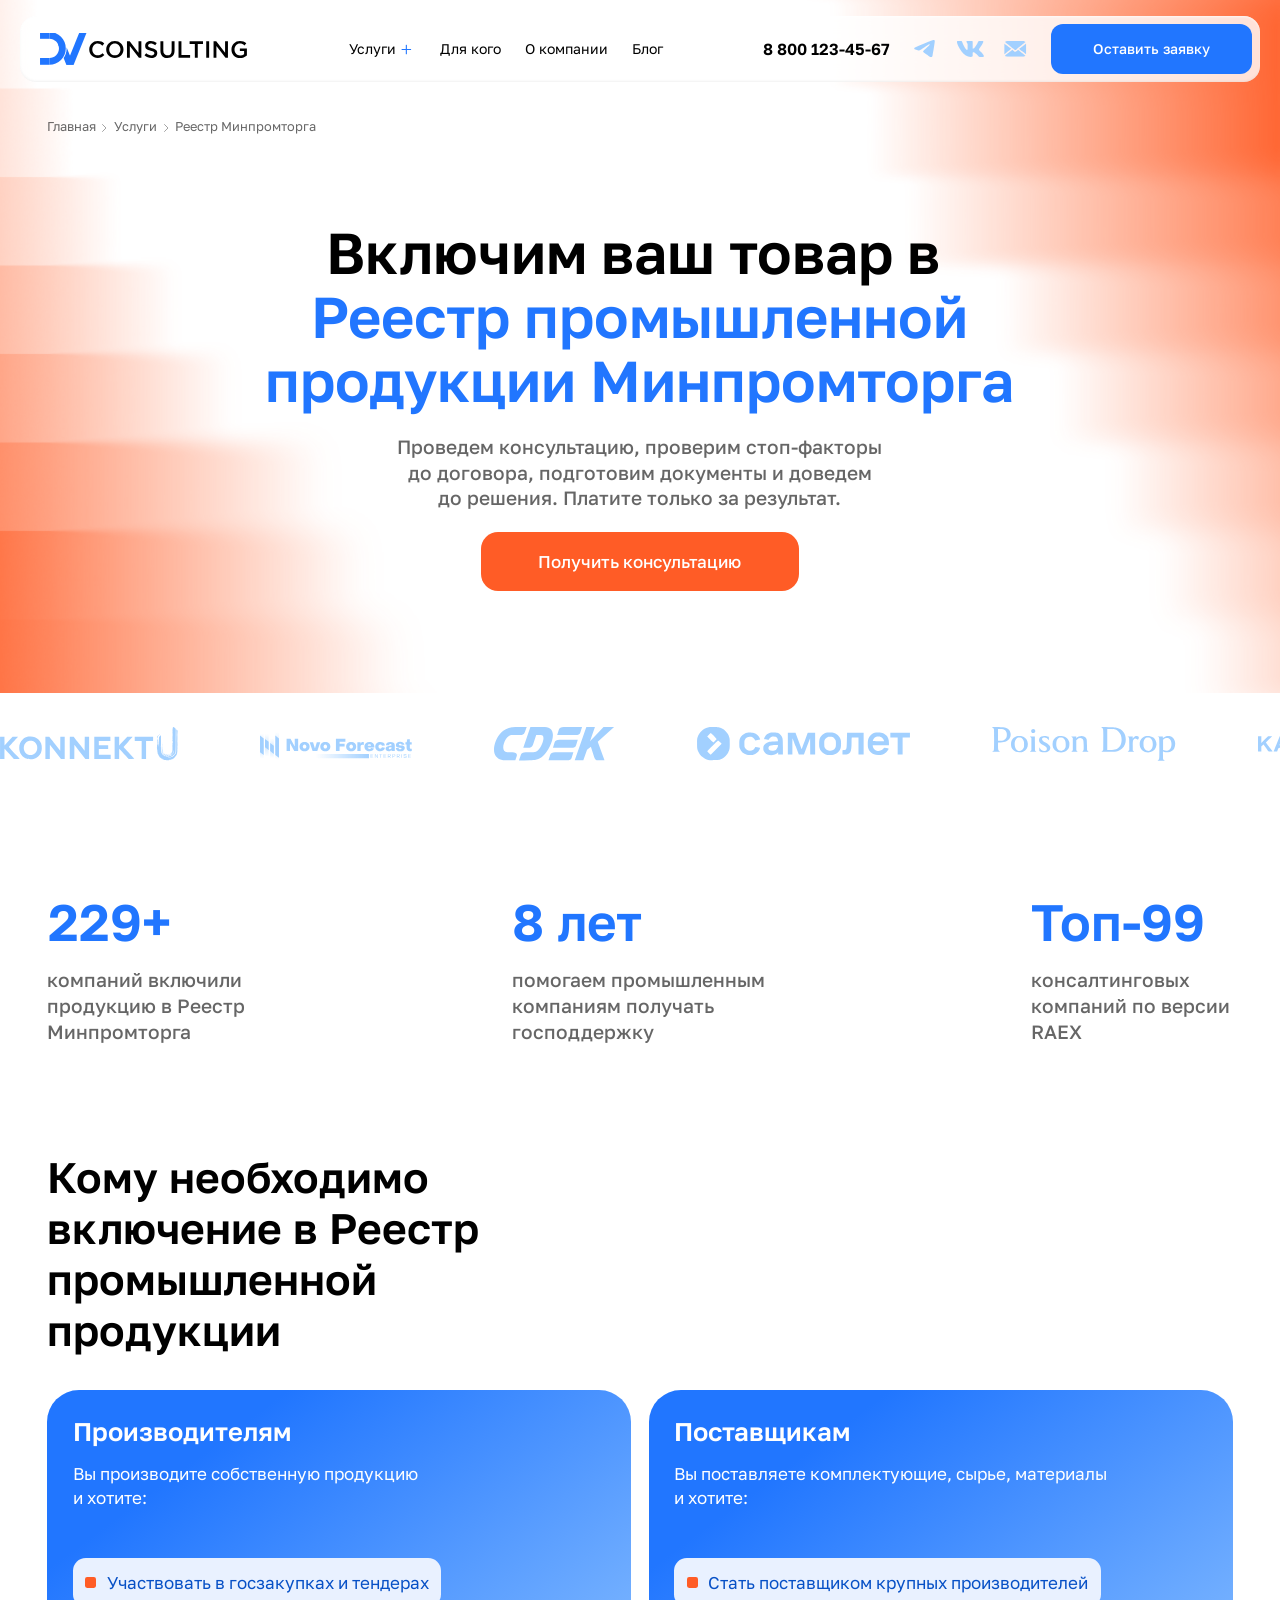
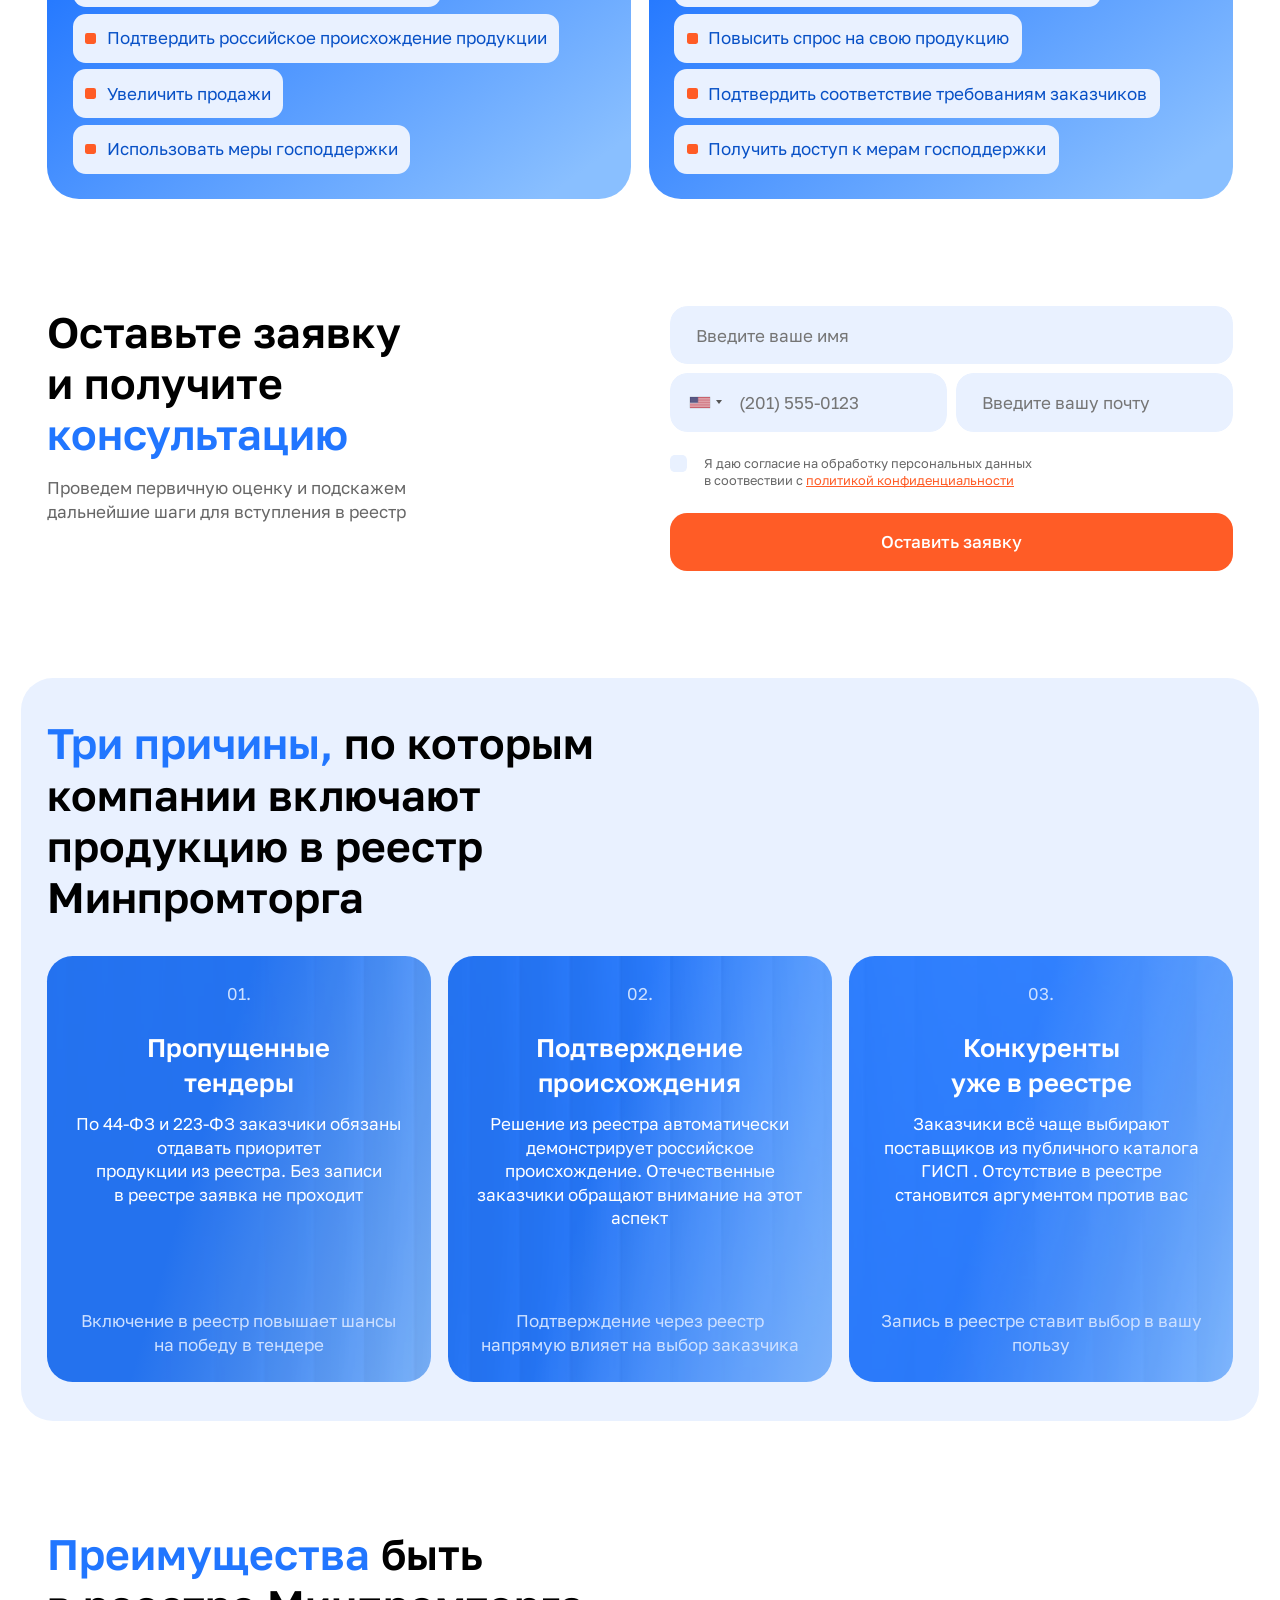
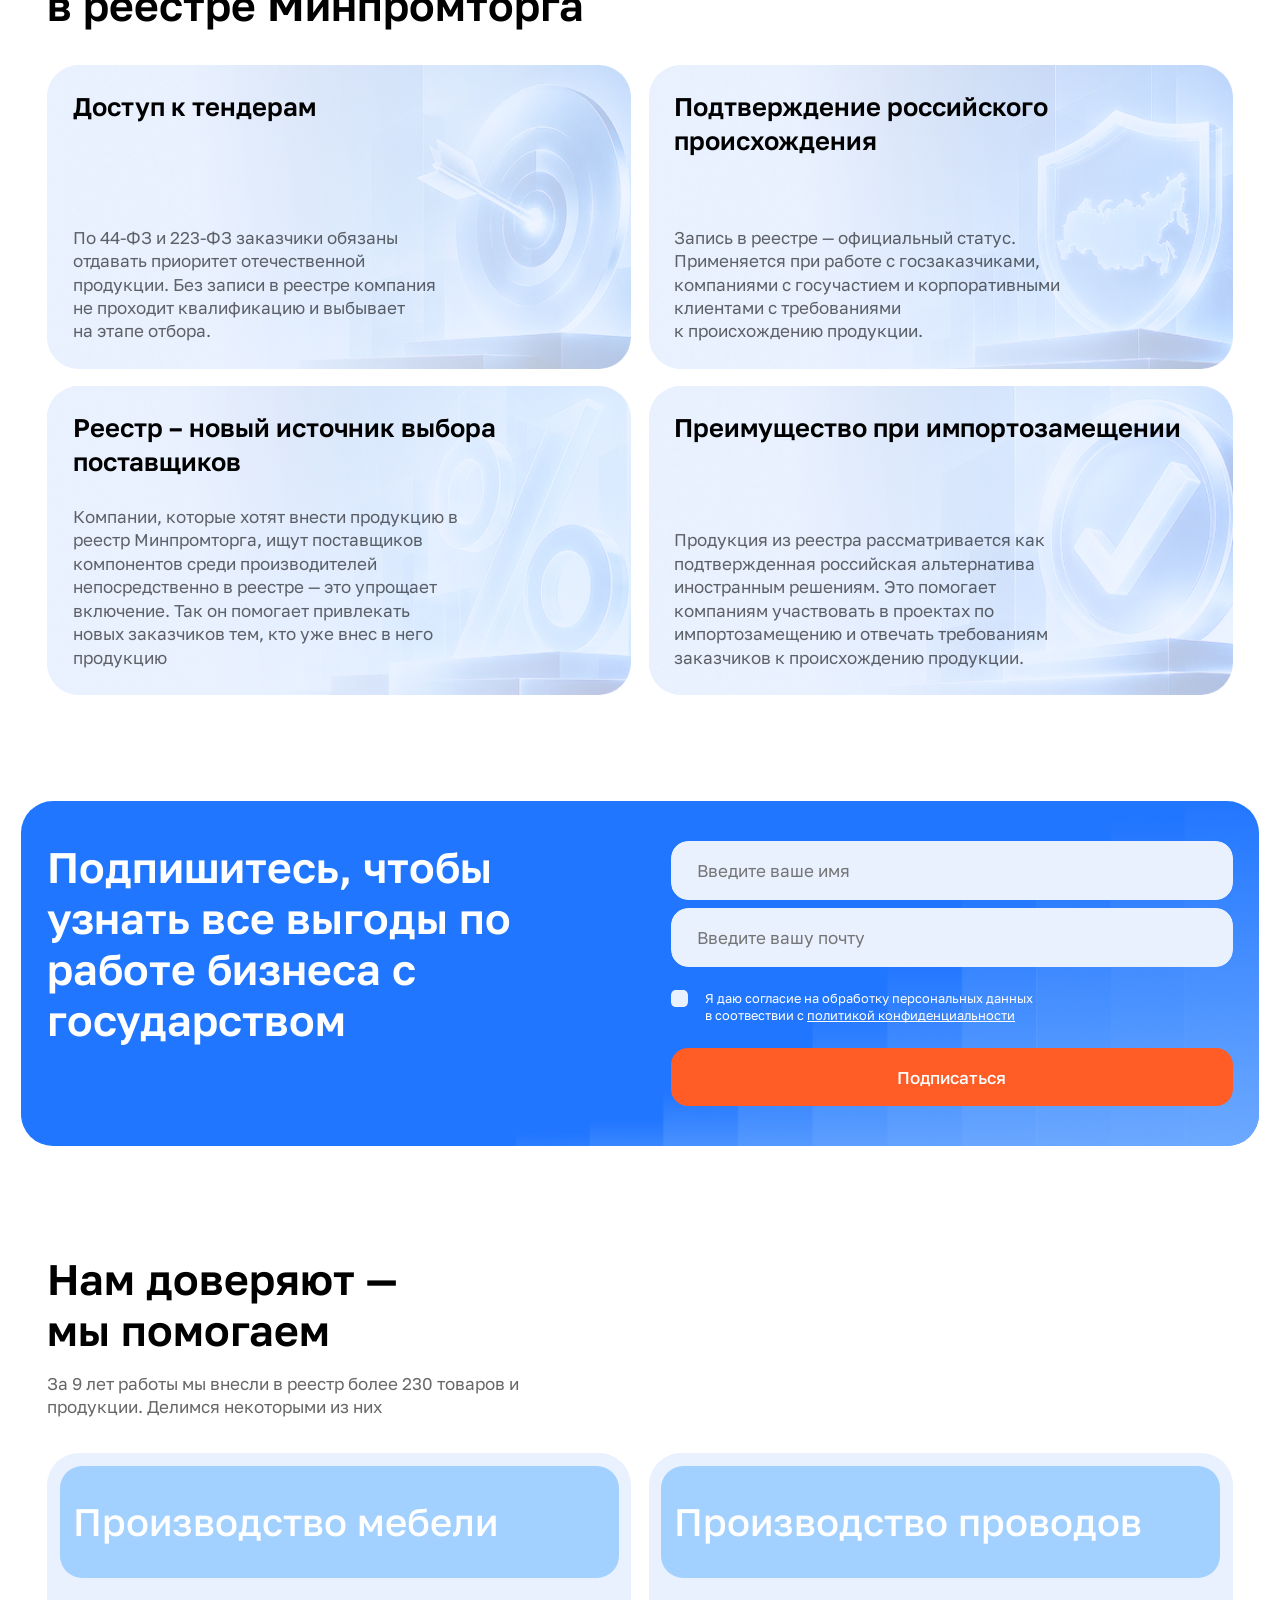
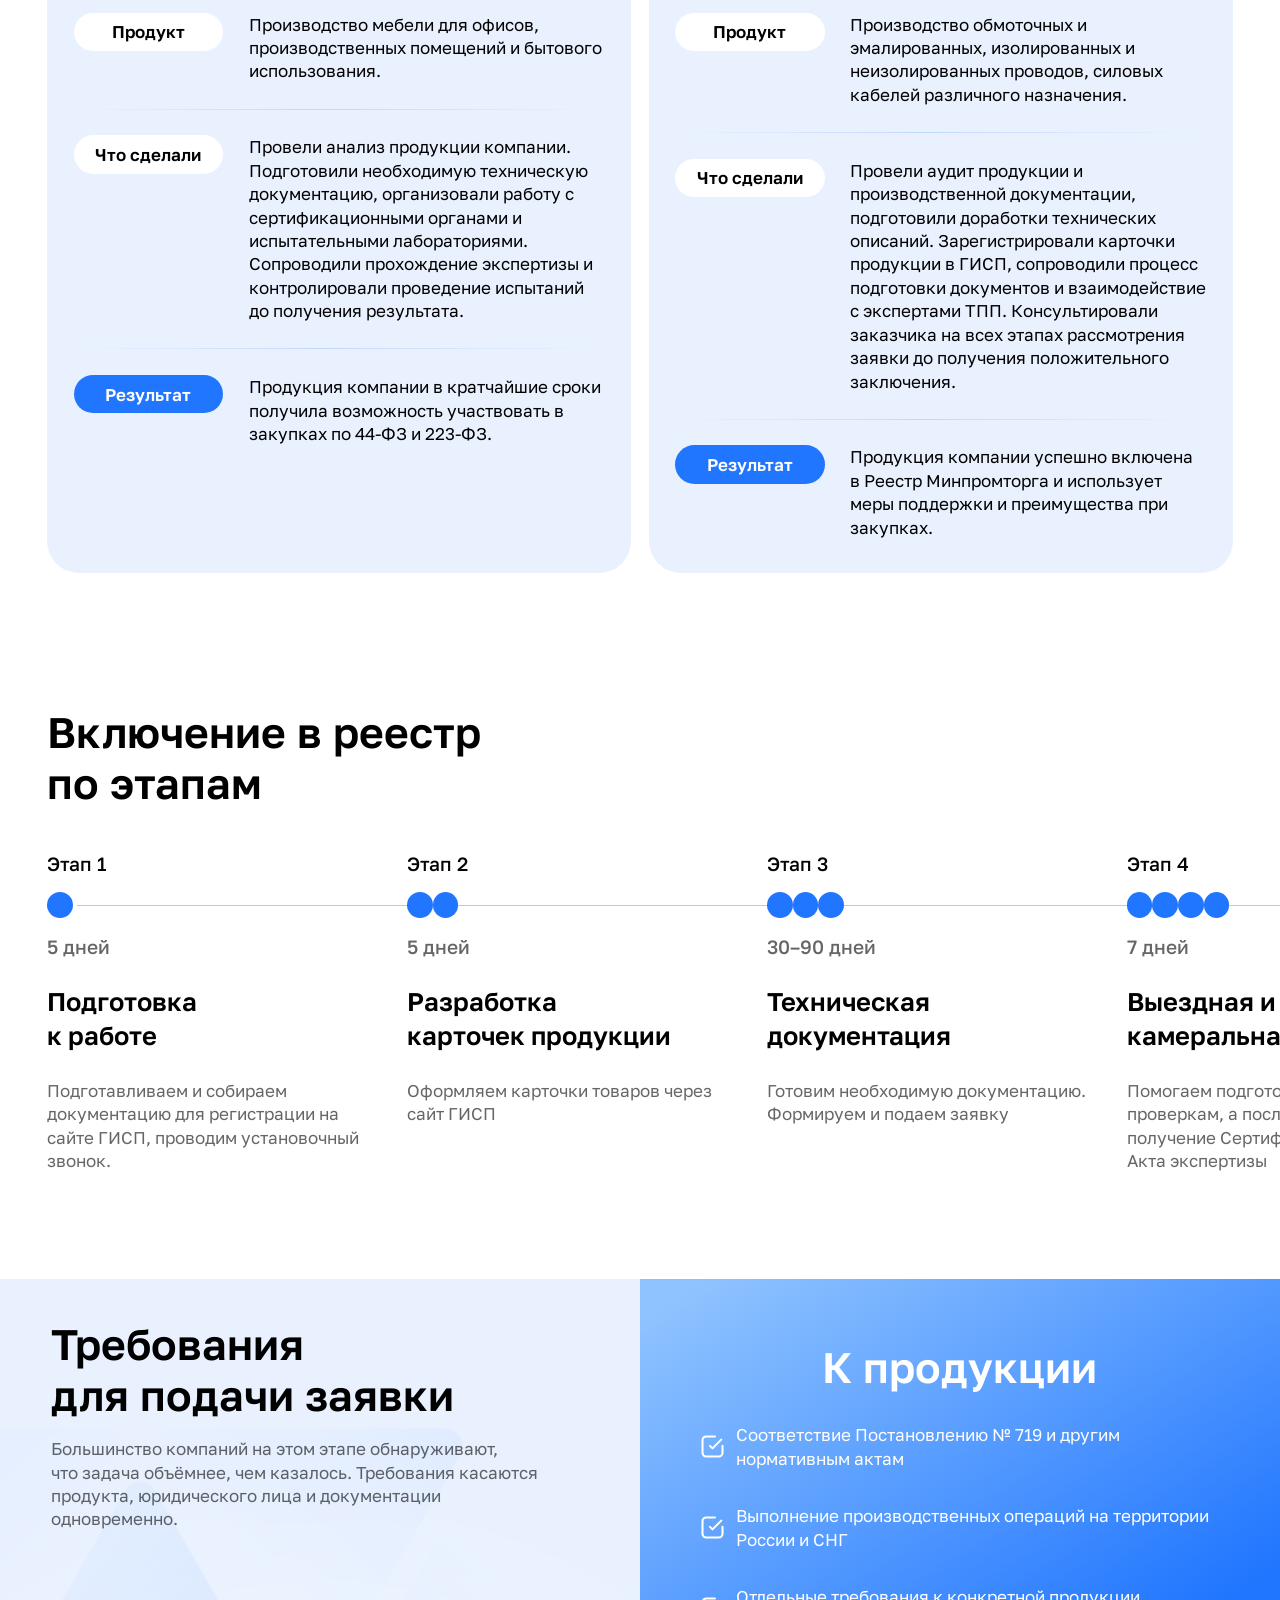
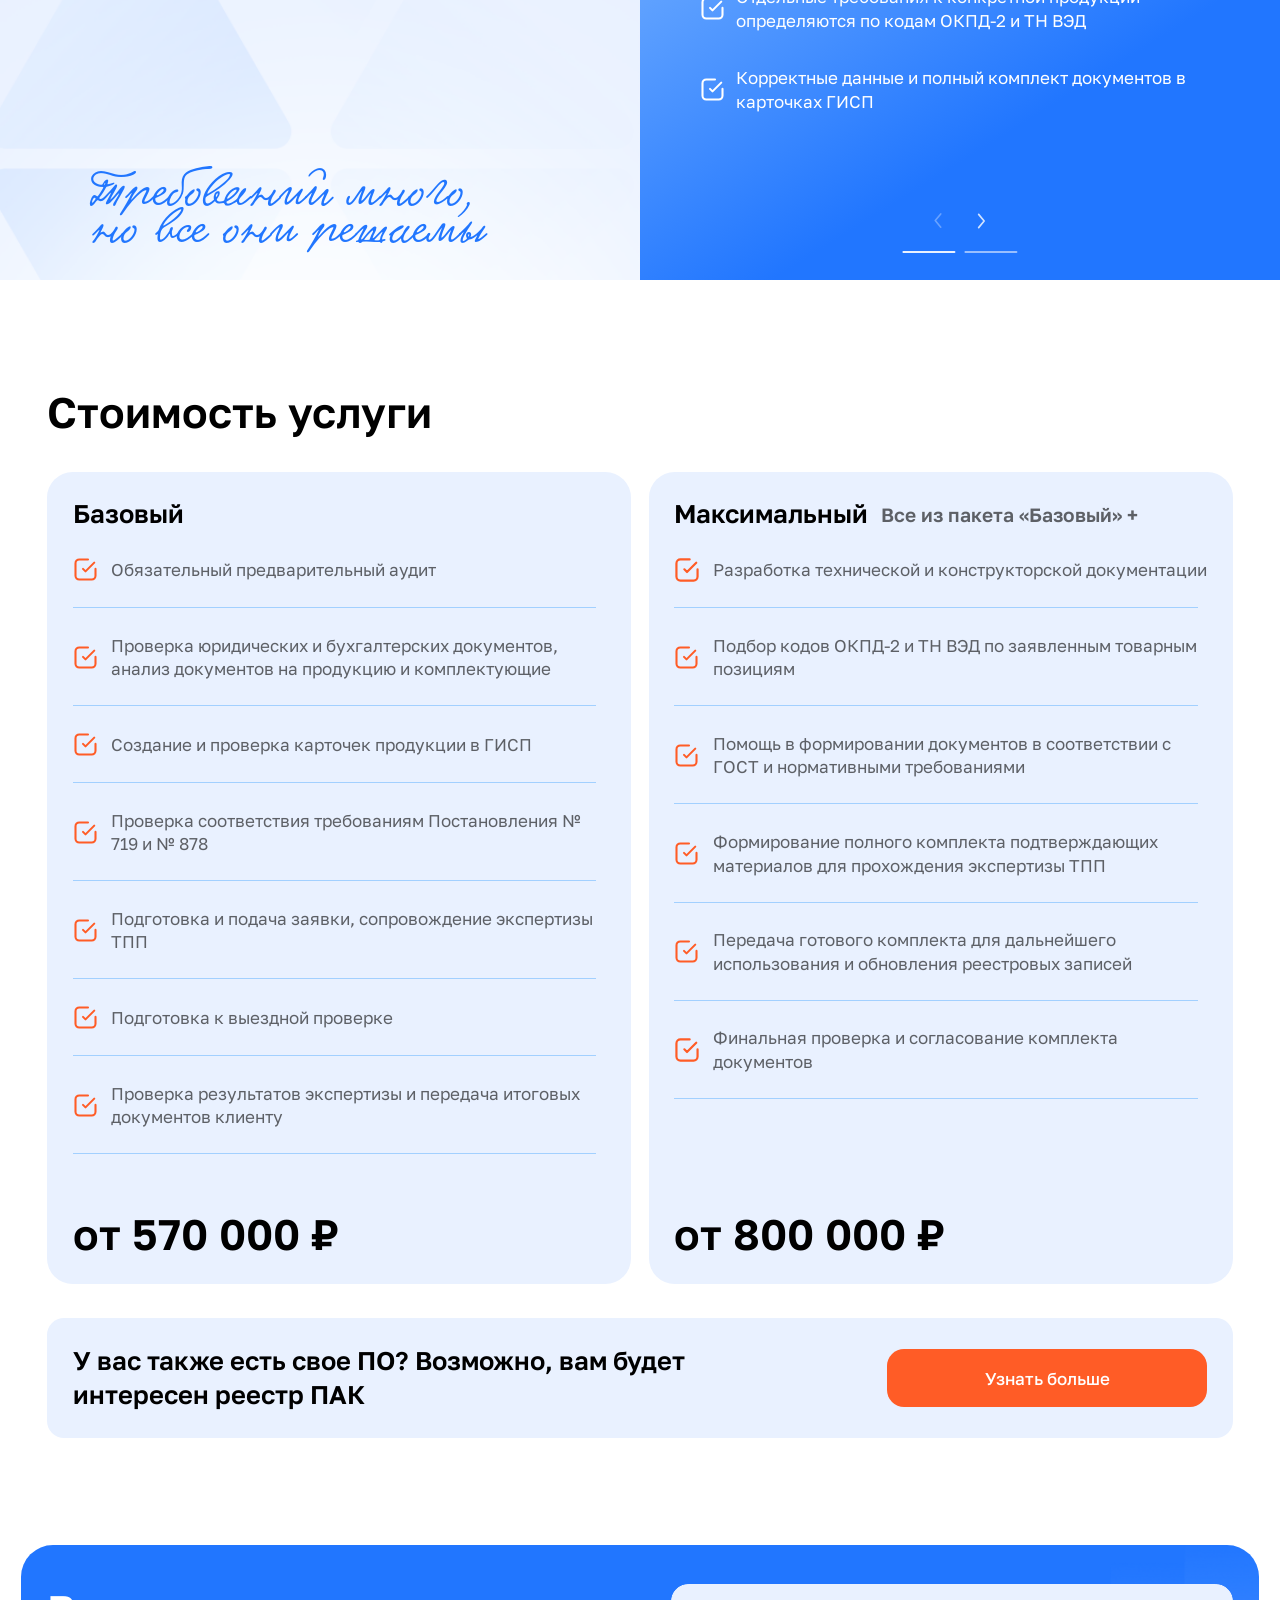
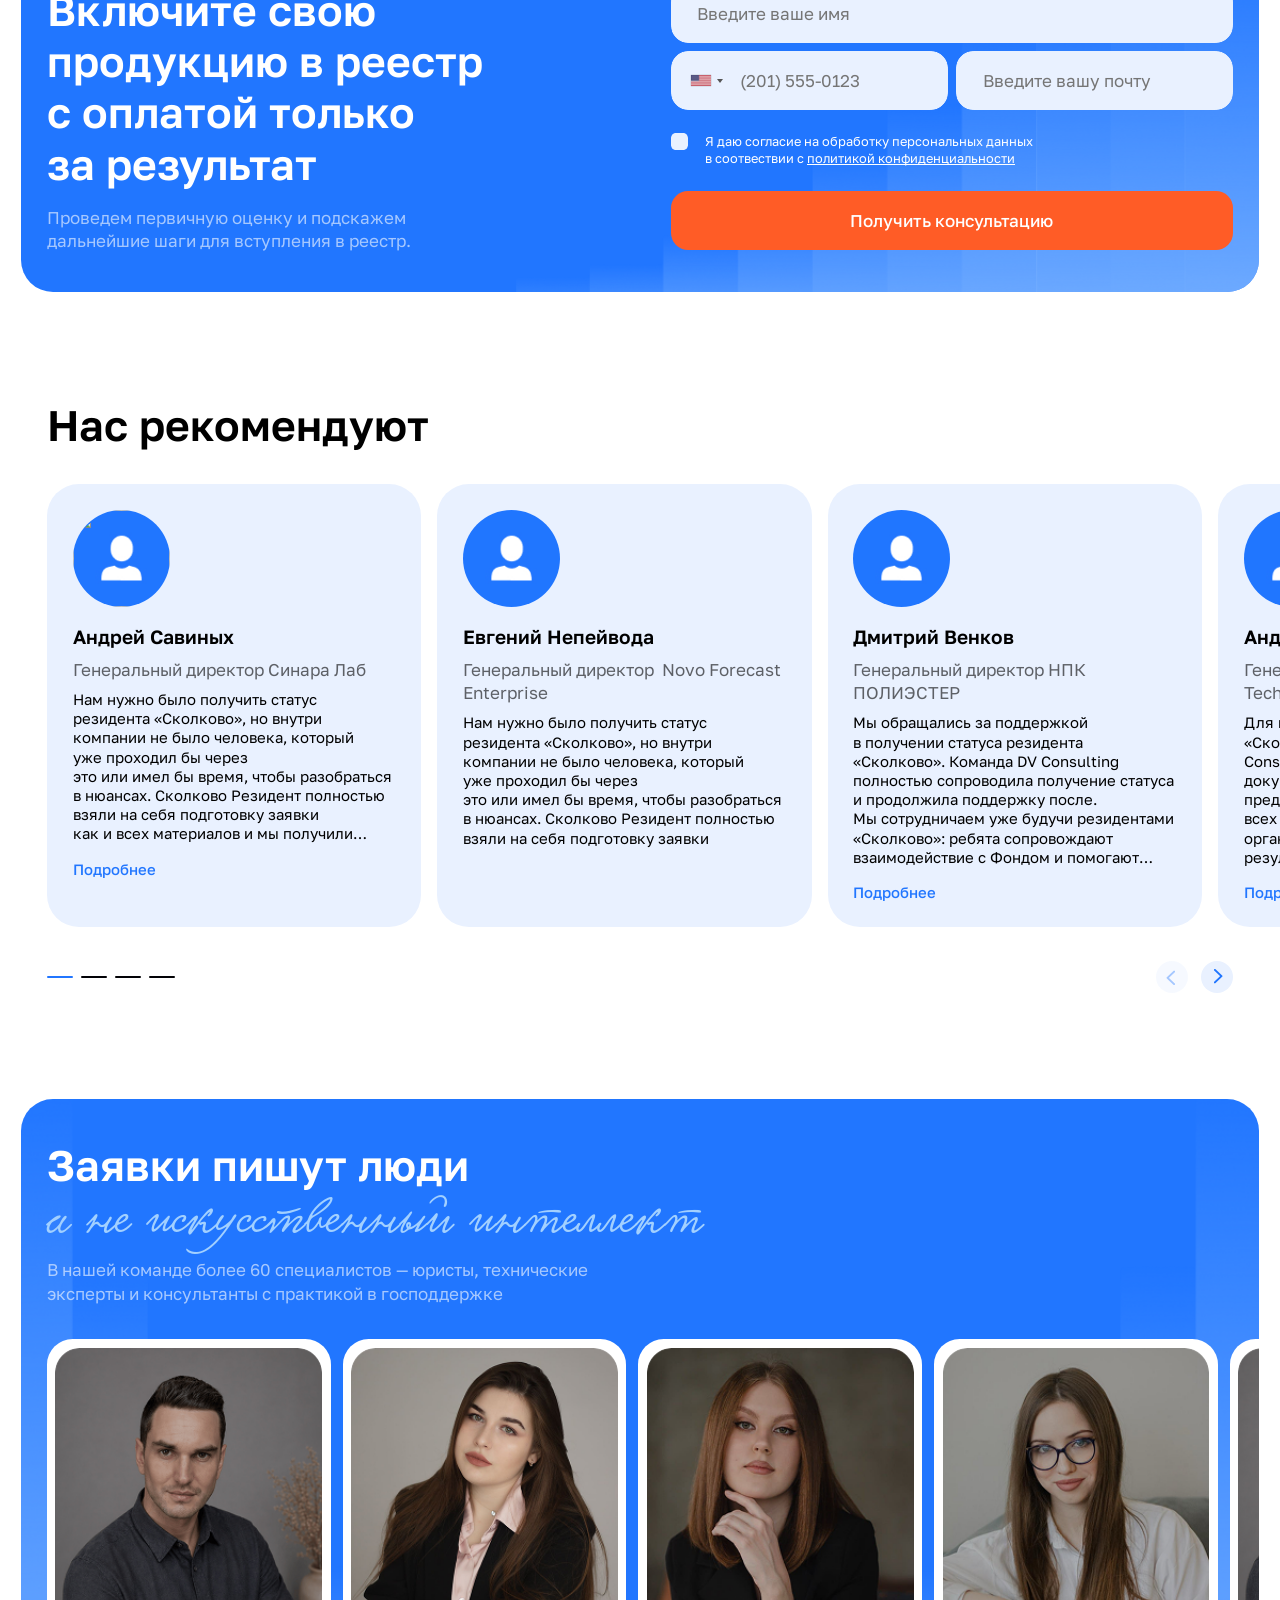
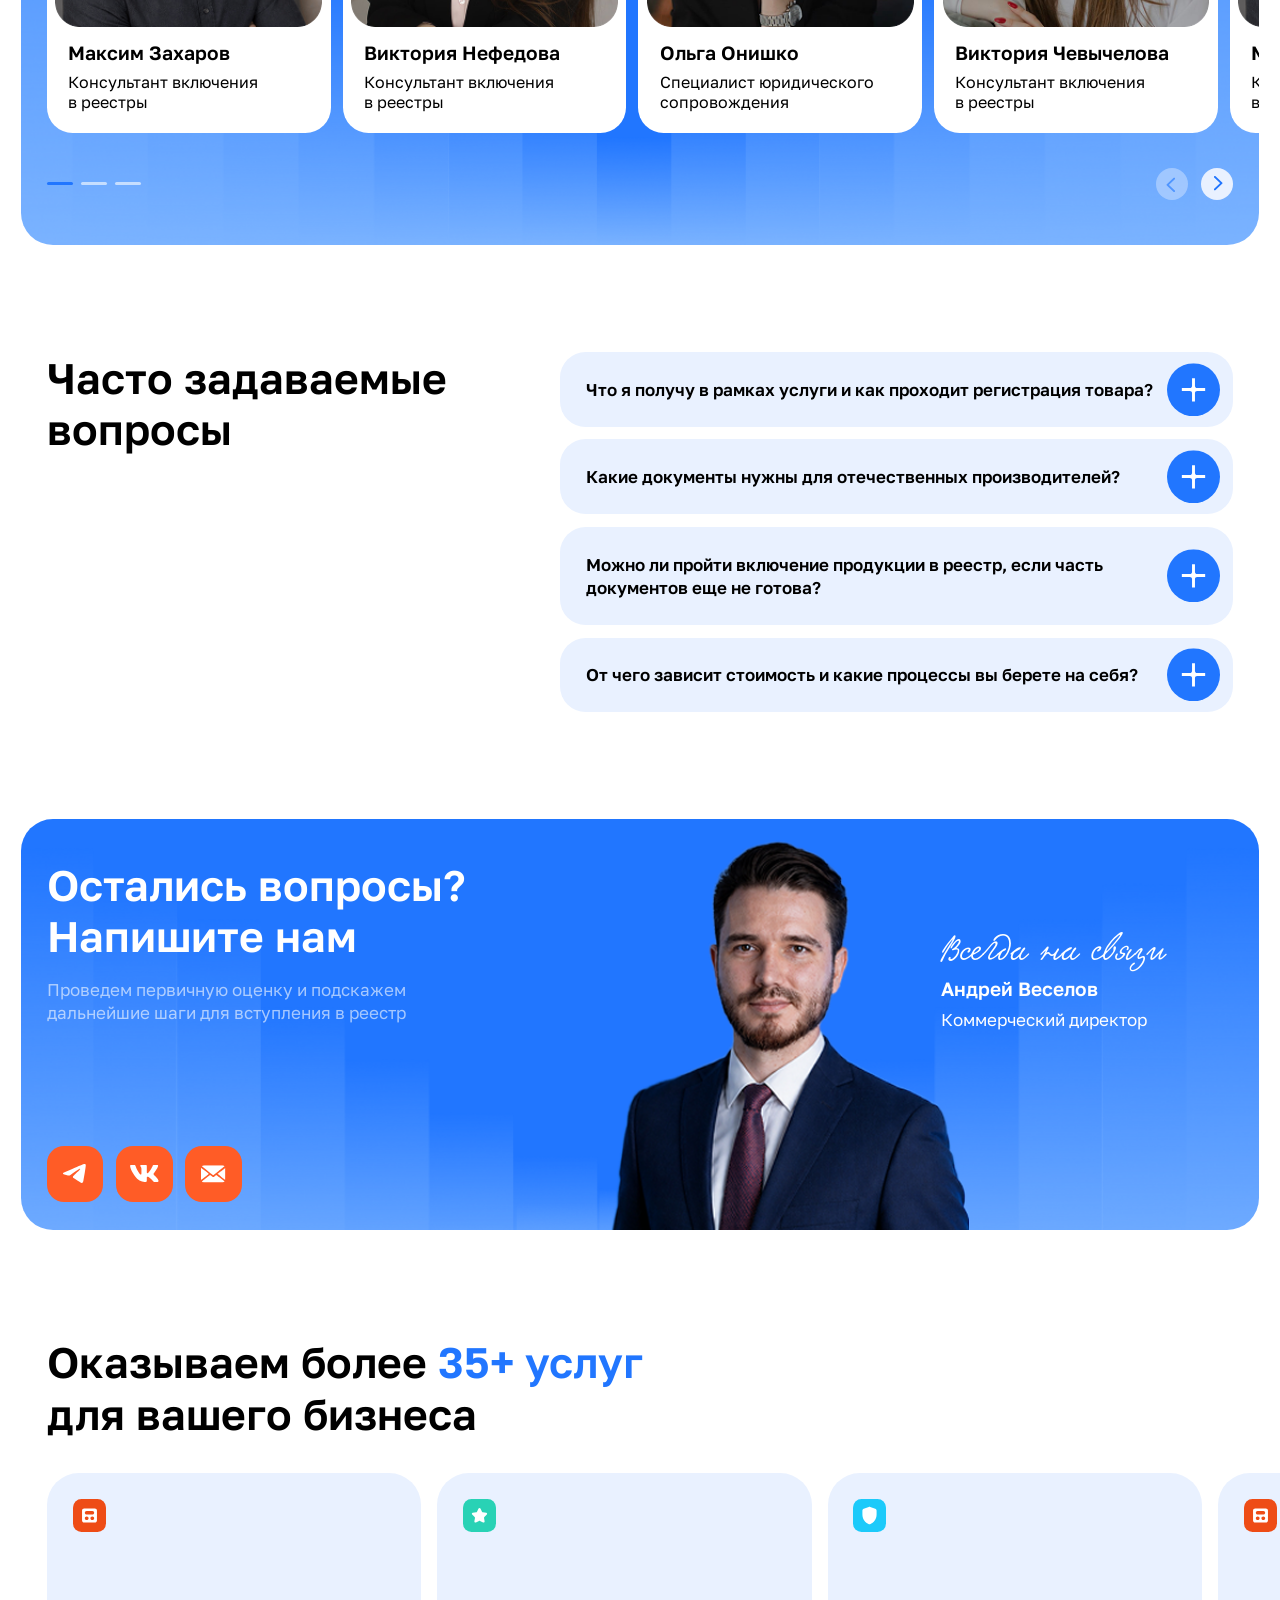
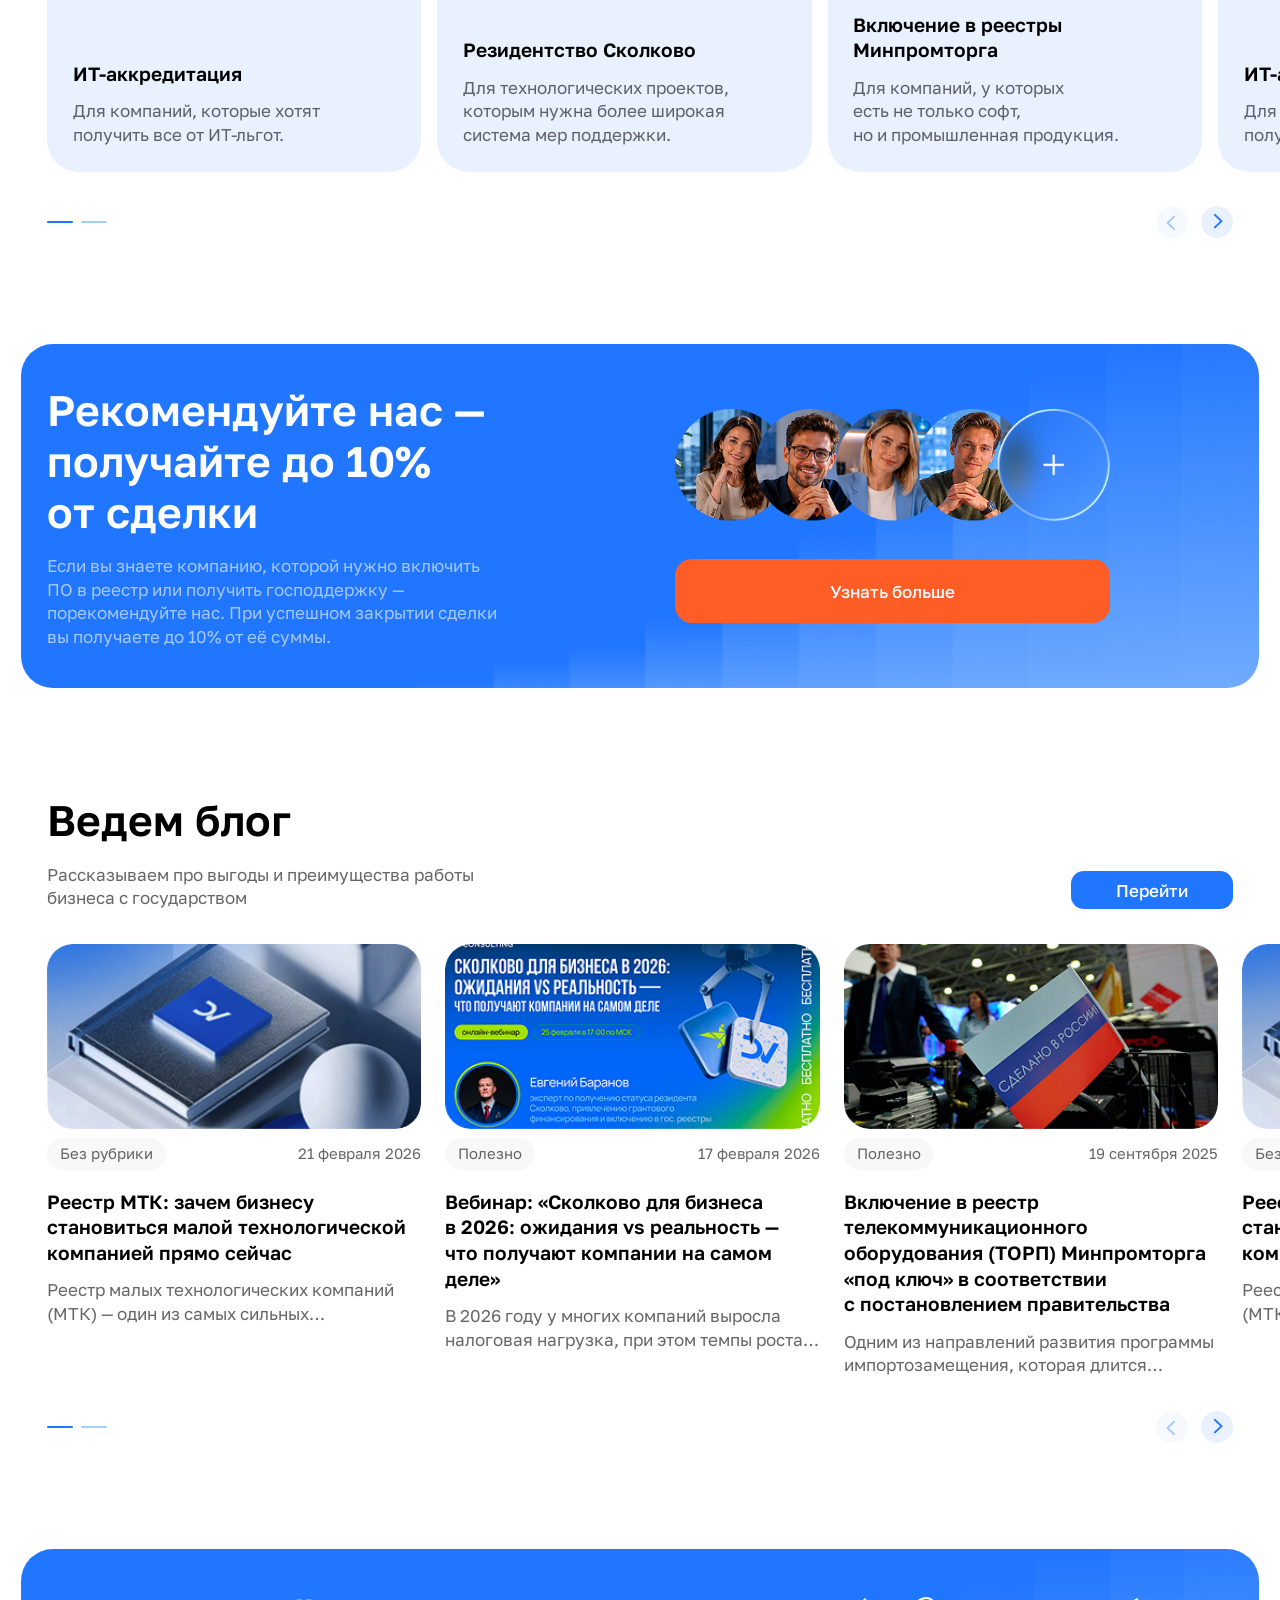
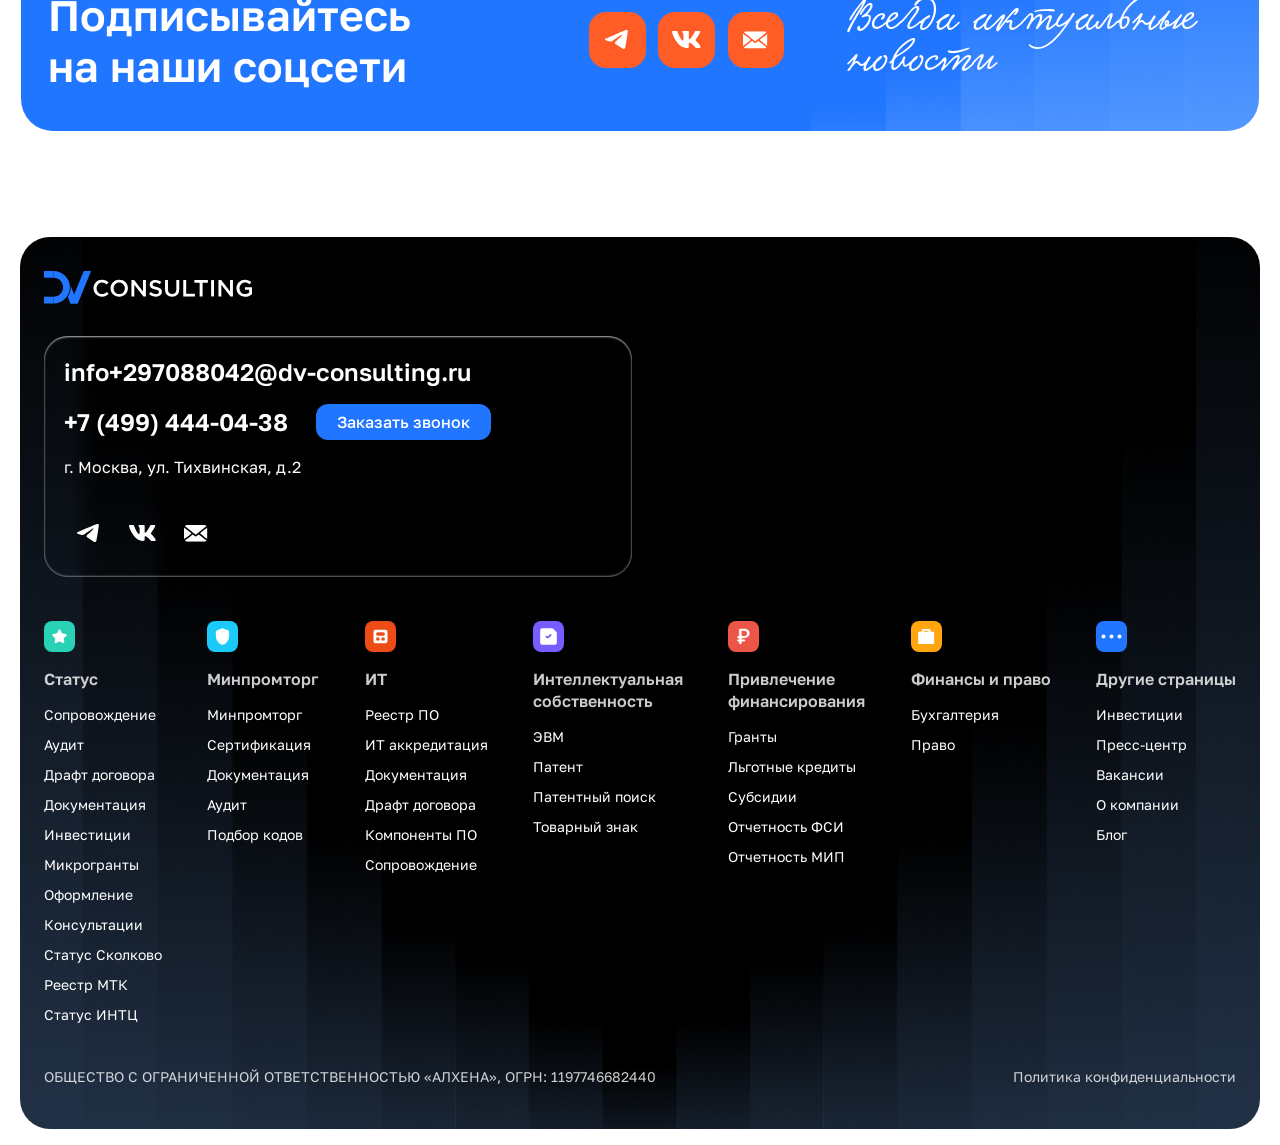
==== commit 80aa7830: "fix" ====
--- a/minprom.html
+++ b/minprom.html
@@ -904,7 +904,7 @@
             <div class="container flex-column-32">
                 <div class="section_title fade-in-animated">
                     <h2>
-                        Нам доверяют — мы помогаем
+                        Нам доверяют — <br> мы помогаем
                     </h2>
                     <p class="txt-2 color-dark-opacity">
                         За 9 лет работы мы внесли в реестр более 230 товаров и продукции. Делимся некоторыми из них
